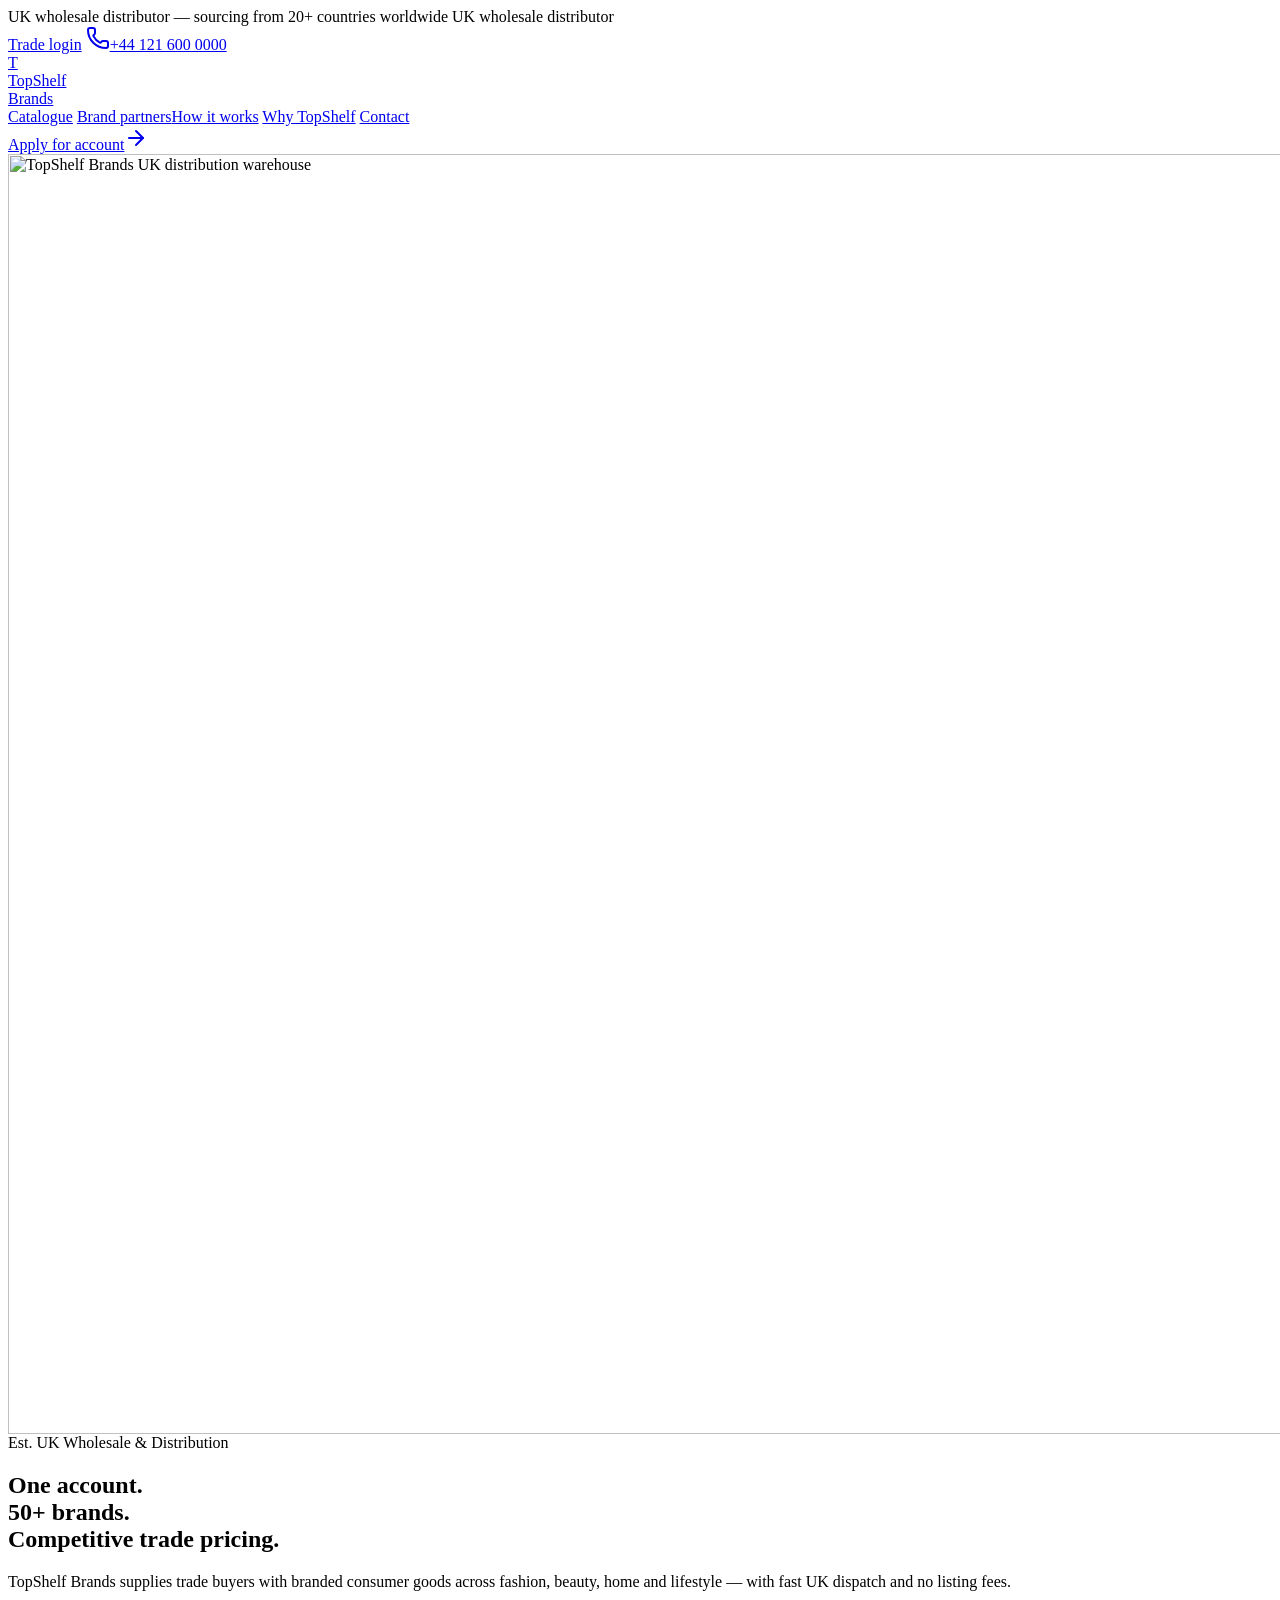
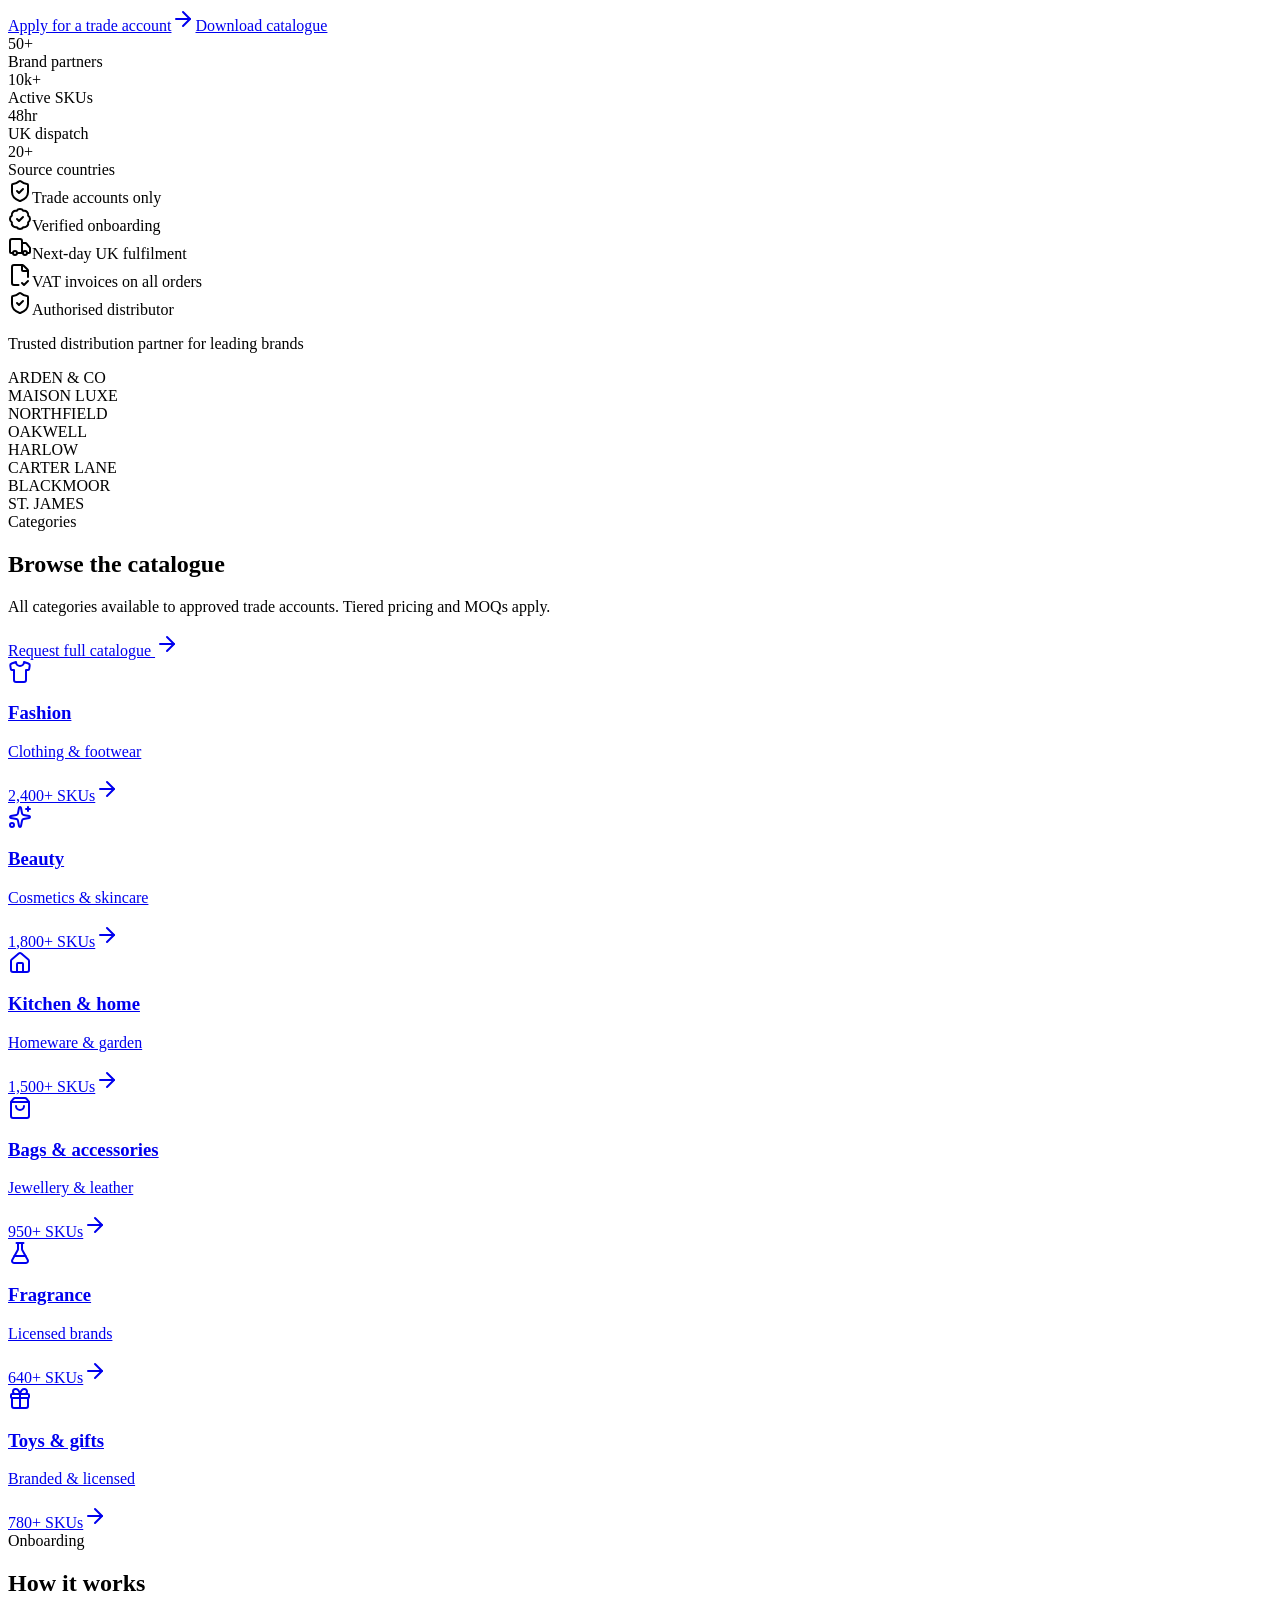
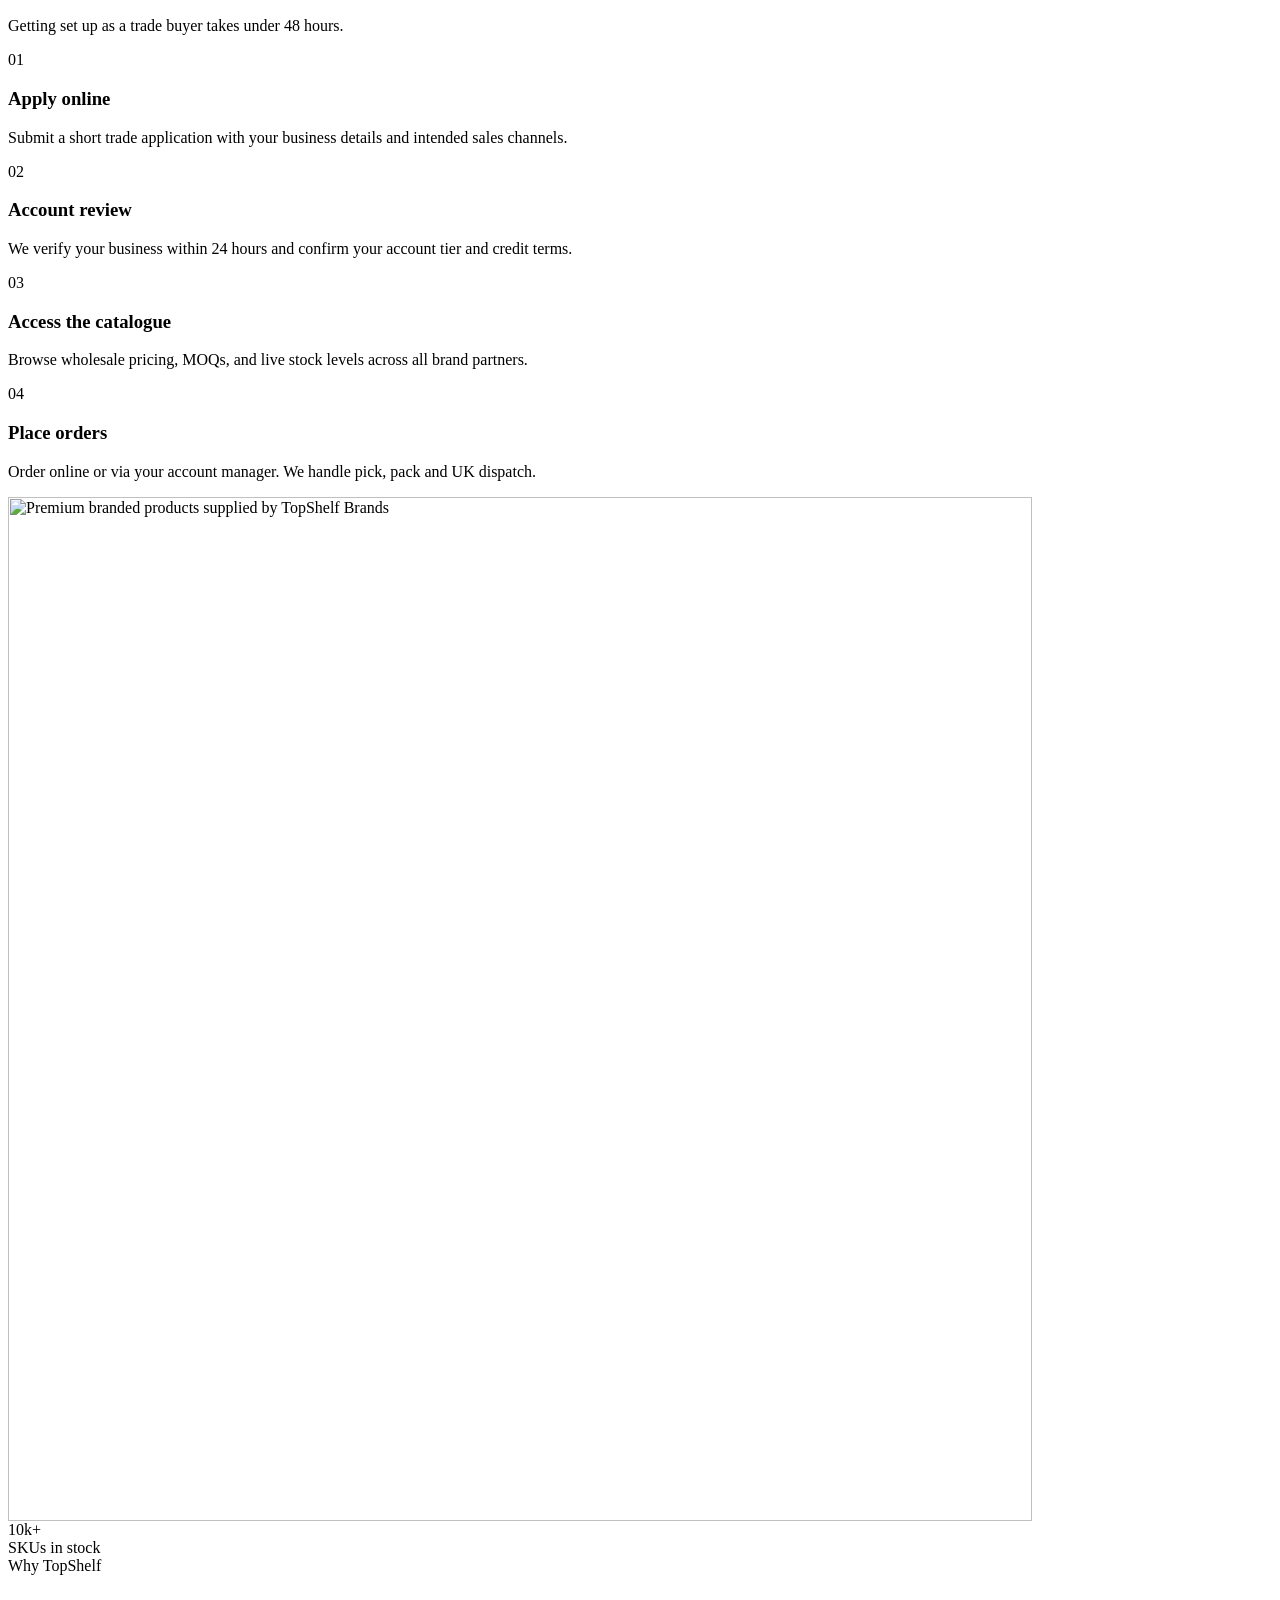
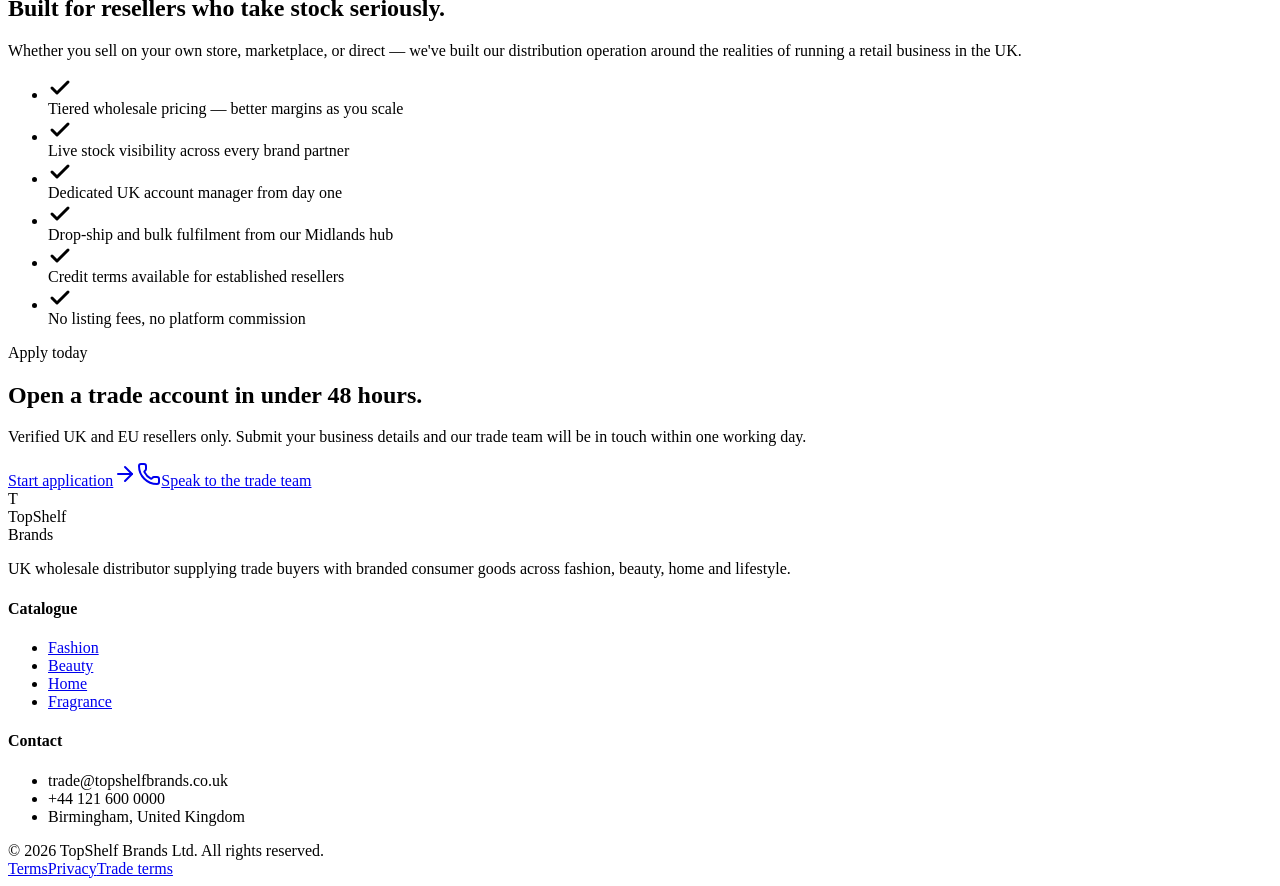
==== index.html @ eb65b6af "Update index.html" ====
<html lang="en"><head><meta charset="utf-8"><meta name="viewport" content="width=device-width, initial-scale=1"><link rel="preload" as="image" href="/src/assets/hero-warehouse.jpg"><link rel="stylesheet" href="/src/styles.css" data-precedence="default"><title>TopShelf Brands — UK Wholesale Distribution for Trade Buyers</title><meta name="author" content="TopShelf Brands"><meta property="og:type" content="website"><meta name="twitter:card" content="summary_large_image"><meta name="description" content="UK wholesale distributor of 50+ brands across fashion, beauty, home and lifestyle. Trade accounts, competitive pricing, next-day UK fulfilment."><meta property="og:title" content="TopShelf Brands — UK Wholesale Distribution"><meta property="og:description" content="One account. 50+ brands. Competitive trade pricing with verified UK fulfilment."><script defer="" src="/__l5e/events.js" data-artifact-kind="live_preview" data-artifact-id="c4a1b6e3f416a35a237f344a1f40c3251974ccd9" data-commit-sha="c4a1b6e3f416a35a237f344a1f40c3251974ccd9" data-context-token="v1.[base64].U96Ud8lIzTkvpRs-pq8-h_IkbxXkFS-dqET3A0ha3E4"></script><style>
        .gpt-cursor-tooltip {
          position: fixed;
          left: 0;
          top: 0;
          display: none;
          pointer-events: none;
          z-index: 1000000001;
          padding: 4px 10px;
          border-radius: 9999px;
          background: rgba(37,99,235,0.93);
          color: #fff;
          font: 600 12px/1.25 -apple-system, BlinkMacSystemFont, "Segoe UI", Roboto, Helvetica, Arial, sans-serif;
          white-space: nowrap;
          max-width: min(70vw, 520px);
          overflow: hidden;
          text-overflow: ellipsis;
        }

      </style>
    </head>
    <body>
      <!--$-->
      <div class="min-h-screen bg-background text-foreground">
        <div class="bg-surface-dark text-primary-foreground/80 text-xs">
          <div class="mx-auto max-w-7xl px-6 py-2.5 flex items-center justify-between">
            <span class="hidden sm:inline tracking-wide">UK wholesale distributor — sourcing from 20+ countries worldwide</span>
            <span class="sm:hidden tracking-wide">UK wholesale distributor</span>
            <div class="flex items-center gap-5"><a href="#" class="hover:text-gold transition-colors">Trade login</a>
              <a href="tel:+441216000000" class="hidden sm:flex items-center gap-1.5 hover:text-gold transition-colors"><svg xmlns="http://www.w3.org/2000/svg" width="24" height="24" viewBox="0 0 24 24" fill="none" stroke="currentColor" stroke-width="2" stroke-linecap="round" stroke-linejoin="round" class="lucide lucide-phone h-3 w-3" aria-hidden="true"><path d="M13.832 16.568a1 1 0 0 0 1.213-.303l.355-.465A2 2 0 0 1 17 15h3a2 2 0 0 1 2 2v3a2 2 0 0 1-2 2A18 18 0 0 1 2 4a2 2 0 0 1 2-2h3a2 2 0 0 1 2 2v3a2 2 0 0 1-.8 1.6l-.468.351a1 1 0 0 0-.292 1.233 14 14 0 0 0 6.392 6.384"></path></svg>+44 121 600 0000</a>
            </div>
          </div>
        </div>
        <header class="sticky top-0 z-40 bg-background/85 backdrop-blur border-b border-border">
          <div class="mx-auto max-w-7xl px-6 h-20 flex items-center justify-between">
            <a href="/" class="flex items-center gap-3">
              <div class="h-10 w-10 bg-primary text-primary-foreground flex items-center justify-center rounded-sm"><span class="font-display text-2xl leading-none">T</span>
              </div>
              <div class="leading-tight">
                <div class="font-display text-xl text-primary">TopShelf</div>
                <div class="text-[10px] tracking-[0.2em] text-muted-foreground uppercase -mt-0.5">Brands</div>
              </div>
            </a>
            <nav class="hidden md:flex items-center gap-9 text-sm"><a href="#catalogue" class="text-foreground/80 hover:text-primary transition-colors">Catalogue</a>
              <a href="#brands" class="text-foreground/80 hover:text-primary transition-colors">Brand partners</a><a href="#how" class="text-foreground/80 hover:text-primary transition-colors">How it works</a>
              <a href="#why" class="text-foreground/80 hover:text-primary transition-colors">Why TopShelf</a>
              <a href="#contact" class="text-foreground/80 hover:text-primary transition-colors">Contact</a>
            </nav>
            <div class="flex items-center gap-3"><a href="#apply" class="hidden sm:inline-flex items-center gap-2 bg-primary text-primary-foreground px-5 py-2.5 text-sm font-medium hover:bg-primary/90 transition-colors rounded-sm">Apply for account<svg xmlns="http://www.w3.org/2000/svg" width="24" height="24" viewBox="0 0 24 24" fill="none" stroke="currentColor" stroke-width="2" stroke-linecap="round" stroke-linejoin="round" class="lucide lucide-arrow-right h-3.5 w-3.5" aria-hidden="true"><path d="M5 12h14"></path>
              <path d="m12 5 7 7-7 7"></path>
            </svg></a></div></div></header><section class="relative overflow-hidden"><div class="absolute inset-0"><img src="/src/assets/hero-warehouse.jpg" alt="TopShelf Brands UK distribution warehouse" class="h-full w-full object-cover" width="1920" height="1280"><div class="absolute inset-0 bg-gradient-to-r from-surface-dark/95 via-surface-dark/80 to-surface-dark/30">
            </div>
          </div>
          <div class="relative mx-auto max-w-7xl px-6 py-24 lg:py-36"><div class="max-w-2xl text-primary-foreground">
            <div class="inline-flex items-center gap-2 text-xs tracking-[0.25em] uppercase text-gold mb-8"><span class="h-px w-8 bg-gold"></span>Est. UK Wholesale &amp; Distribution</div>
            <h1 class="font-display text-5xl md:text-6xl lg:text-7xl leading-[1.05] mb-8">One account.<br><span class="text-gradient-gold">50+ brands.</span><br>Competitive trade pricing.</h1>
            <p class="text-lg text-primary-foreground/75 max-w-xl mb-10 leading-relaxed">TopShelf Brands supplies trade buyers with branded consumer goods across fashion, beauty, home and lifestyle — with fast UK dispatch and no listing fees.</p>
            <div class="flex flex-wrap gap-4"><a href="#apply" class="inline-flex items-center gap-2 bg-gold text-surface-dark px-7 py-4 text-sm font-semibold tracking-wide hover:bg-gold-soft transition-colors rounded-sm">Apply for a trade account<svg xmlns="http://www.w3.org/2000/svg" width="24" height="24" viewBox="0 0 24 24" fill="none" stroke="currentColor" stroke-width="2" stroke-linecap="round" stroke-linejoin="round" class="lucide lucide-arrow-right h-4 w-4" aria-hidden="true"><path d="M5 12h14"></path><path d="m12 5 7 7-7 7"></path></svg></a><a href="#catalogue" class="inline-flex items-center gap-2 border border-primary-foreground/30 text-primary-foreground px-7 py-4 text-sm font-medium hover:bg-primary-foreground/10 transition-colors rounded-sm">Download catalogue</a></div></div><div class="relative mt-20 grid grid-cols-2 lg:grid-cols-4 gap-px bg-primary-foreground/10 border border-primary-foreground/10"><div class="bg-surface-dark/70 backdrop-blur px-6 py-7"><div class="font-display text-4xl md:text-5xl text-gold leading-none">50+</div><div class="mt-3 text-xs uppercase tracking-[0.2em] text-primary-foreground/60">Brand partners</div></div><div class="bg-surface-dark/70 backdrop-blur px-6 py-7"><div class="font-display text-4xl md:text-5xl text-gold leading-none">10k+</div><div class="mt-3 text-xs uppercase tracking-[0.2em] text-primary-foreground/60">Active SKUs</div></div><div class="bg-surface-dark/70 backdrop-blur px-6 py-7"><div class="font-display text-4xl md:text-5xl text-gold leading-none">48hr</div><div class="mt-3 text-xs uppercase tracking-[0.2em] text-primary-foreground/60">UK dispatch</div></div><div class="bg-surface-dark/70 backdrop-blur px-6 py-7"><div class="font-display text-4xl md:text-5xl text-gold leading-none">20+</div><div class="mt-3 text-xs uppercase tracking-[0.2em] text-primary-foreground/60">Source countries</div></div></div></div></section><section class="border-y border-border bg-surface"><div class="mx-auto max-w-7xl px-6 py-6 flex flex-wrap items-center justify-center md:justify-between gap-x-8 gap-y-3"><div class="flex items-center gap-2 text-sm text-muted-foreground"><svg xmlns="http://www.w3.org/2000/svg" width="24" height="24" viewBox="0 0 24 24" fill="none" stroke="currentColor" stroke-width="2" stroke-linecap="round" stroke-linejoin="round" class="lucide lucide-shield-check h-4 w-4 text-gold" aria-hidden="true"><path d="M20 13c0 5-3.5 7.5-7.66 8.95a1 1 0 0 1-.67-.01C7.5 20.5 4 18 4 13V6a1 1 0 0 1 1-1c2 0 4.5-1.2 6.24-2.72a1.17 1.17 0 0 1 1.52 0C14.51 3.81 17 5 19 5a1 1 0 0 1 1 1z"></path><path d="m9 12 2 2 4-4"></path></svg><span>Trade accounts only</span></div><div class="flex items-center gap-2 text-sm text-muted-foreground"><svg xmlns="http://www.w3.org/2000/svg" width="24" height="24" viewBox="0 0 24 24" fill="none" stroke="currentColor" stroke-width="2" stroke-linecap="round" stroke-linejoin="round" class="lucide lucide-badge-check h-4 w-4 text-gold" aria-hidden="true"><path d="M3.85 8.62a4 4 0 0 1 4.78-4.77 4 4 0 0 1 6.74 0 4 4 0 0 1 4.78 4.78 4 4 0 0 1 0 6.74 4 4 0 0 1-4.77 4.78 4 4 0 0 1-6.75 0 4 4 0 0 1-4.78-4.77 4 4 0 0 1 0-6.76Z"></path><path d="m9 12 2 2 4-4"></path></svg><span>Verified onboarding</span></div><div class="flex items-center gap-2 text-sm text-muted-foreground"><svg xmlns="http://www.w3.org/2000/svg" width="24" height="24" viewBox="0 0 24 24" fill="none" stroke="currentColor" stroke-width="2" stroke-linecap="round" stroke-linejoin="round" class="lucide lucide-truck h-4 w-4 text-gold" aria-hidden="true"><path d="M14 18V6a2 2 0 0 0-2-2H4a2 2 0 0 0-2 2v11a1 1 0 0 0 1 1h2"></path><path d="M15 18H9"></path><path d="M19 18h2a1 1 0 0 0 1-1v-3.65a1 1 0 0 0-.22-.624l-3.48-4.35A1 1 0 0 0 17.52 8H14"></path><circle cx="17" cy="18" r="2"></circle><circle cx="7" cy="18" r="2"></circle></svg><span>Next-day UK fulfilment</span></div><div class="flex items-center gap-2 text-sm text-muted-foreground"><svg xmlns="http://www.w3.org/2000/svg" width="24" height="24" viewBox="0 0 24 24" fill="none" stroke="currentColor" stroke-width="2" stroke-linecap="round" stroke-linejoin="round" class="lucide lucide-file-check-corner h-4 w-4 text-gold" aria-hidden="true"><path d="M10.5 22H6a2 2 0 0 1-2-2V4a2 2 0 0 1 2-2h8a2.4 2.4 0 0 1 1.706.706l3.588 3.588A2.4 2.4 0 0 1 20 8v6"></path><path d="M14 2v5a1 1 0 0 0 1 1h5"></path><path d="m14 20 2 2 4-4"></path></svg><span>VAT invoices on all orders</span></div><div class="flex items-center gap-2 text-sm text-muted-foreground"><svg xmlns="http://www.w3.org/2000/svg" width="24" height="24" viewBox="0 0 24 24" fill="none" stroke="currentColor" stroke-width="2" stroke-linecap="round" stroke-linejoin="round" class="lucide lucide-shield-check h-4 w-4 text-gold" aria-hidden="true"><path d="M20 13c0 5-3.5 7.5-7.66 8.95a1 1 0 0 1-.67-.01C7.5 20.5 4 18 4 13V6a1 1 0 0 1 1-1c2 0 4.5-1.2 6.24-2.72a1.17 1.17 0 0 1 1.52 0C14.51 3.81 17 5 19 5a1 1 0 0 1 1 1z"></path><path d="m9 12 2 2 4-4"></path></svg><span>Authorised distributor</span></div></div></section><section id="brands" class="py-16 border-b border-border"><div class="mx-auto max-w-7xl px-6"><p class="text-center text-xs uppercase tracking-[0.25em] text-muted-foreground mb-10">Trusted distribution partner for leading brands</p><div class="grid grid-cols-2 sm:grid-cols-4 lg:grid-cols-8 gap-x-10 gap-y-6"><div class="text-center font-display text-base lg:text-lg text-foreground/40 hover:text-foreground transition-colors tracking-wider">ARDEN &amp; CO</div><div class="text-center font-display text-base lg:text-lg text-foreground/40 hover:text-foreground transition-colors tracking-wider">MAISON LUXE</div><div class="text-center font-display text-base lg:text-lg text-foreground/40 hover:text-foreground transition-colors tracking-wider">NORTHFIELD</div><div class="text-center font-display text-base lg:text-lg text-foreground/40 hover:text-foreground transition-colors tracking-wider">OAKWELL</div><div class="text-center font-display text-base lg:text-lg text-foreground/40 hover:text-foreground transition-colors tracking-wider">HARLOW</div><div class="text-center font-display text-base lg:text-lg text-foreground/40 hover:text-foreground transition-colors tracking-wider">CARTER LANE</div><div class="text-center font-display text-base lg:text-lg text-foreground/40 hover:text-foreground transition-colors tracking-wider">BLACKMOOR</div><div class="text-center font-display text-base lg:text-lg text-foreground/40 hover:text-foreground transition-colors tracking-wider">ST. JAMES</div></div></div></section><section id="catalogue" class="py-24"><div class="mx-auto max-w-7xl px-6"><div class="flex flex-col md:flex-row md:items-end justify-between mb-14 gap-6"><div class="max-w-xl"><div class="text-xs uppercase tracking-[0.25em] text-gold mb-3">Categories</div><h2 class="font-display text-4xl md:text-5xl text-primary mb-4">Browse the catalogue</h2><p class="text-muted-foreground">All categories available to approved trade accounts. Tiered pricing and MOQs apply.</p></div><a href="#apply" class="inline-flex items-center gap-2 text-sm font-medium text-primary hover:text-gold transition-colors">Request full catalogue <svg xmlns="http://www.w3.org/2000/svg" width="24" height="24" viewBox="0 0 24 24" fill="none" stroke="currentColor" stroke-width="2" stroke-linecap="round" stroke-linejoin="round" class="lucide lucide-arrow-right h-4 w-4" aria-hidden="true"><path d="M5 12h14"></path><path d="m12 5 7 7-7 7"></path></svg></a></div><div class="grid grid-cols-1 sm:grid-cols-2 lg:grid-cols-3 gap-px bg-border"><a href="#apply" class="group bg-card p-8 hover:bg-surface transition-colors flex flex-col"><div class="h-12 w-12 bg-primary/5 text-primary flex items-center justify-center mb-6 group-hover:bg-gold group-hover:text-surface-dark transition-colors rounded-sm"><svg xmlns="http://www.w3.org/2000/svg" width="24" height="24" viewBox="0 0 24 24" fill="none" stroke="currentColor" stroke-width="2" stroke-linecap="round" stroke-linejoin="round" class="lucide lucide-shirt h-5 w-5" aria-hidden="true"><path d="M20.38 3.46 16 2a4 4 0 0 1-8 0L3.62 3.46a2 2 0 0 0-1.34 2.23l.58 3.47a1 1 0 0 0 .99.84H6v10c0 1.1.9 2 2 2h8a2 2 0 0 0 2-2V10h2.15a1 1 0 0 0 .99-.84l.58-3.47a2 2 0 0 0-1.34-2.23z"></path></svg></div><h3 class="font-display text-2xl text-primary mb-1">Fashion</h3><p class="text-sm text-muted-foreground mb-6">Clothing &amp; footwear</p><div class="mt-auto flex items-center justify-between pt-6 border-t border-border"><span class="text-xs uppercase tracking-wider text-muted-foreground">2,400+ SKUs</span><svg xmlns="http://www.w3.org/2000/svg" width="24" height="24" viewBox="0 0 24 24" fill="none" stroke="currentColor" stroke-width="2" stroke-linecap="round" stroke-linejoin="round" class="lucide lucide-arrow-right h-4 w-4 text-muted-foreground group-hover:text-gold group-hover:translate-x-1 transition-all" aria-hidden="true"><path d="M5 12h14"></path><path d="m12 5 7 7-7 7"></path></svg></div></a><a href="#apply" class="group bg-card p-8 hover:bg-surface transition-colors flex flex-col"><div class="h-12 w-12 bg-primary/5 text-primary flex items-center justify-center mb-6 group-hover:bg-gold group-hover:text-surface-dark transition-colors rounded-sm"><svg xmlns="http://www.w3.org/2000/svg" width="24" height="24" viewBox="0 0 24 24" fill="none" stroke="currentColor" stroke-width="2" stroke-linecap="round" stroke-linejoin="round" class="lucide lucide-sparkles h-5 w-5" aria-hidden="true"><path d="M11.017 2.814a1 1 0 0 1 1.966 0l1.051 5.558a2 2 0 0 0 1.594 1.594l5.558 1.051a1 1 0 0 1 0 1.966l-5.558 1.051a2 2 0 0 0-1.594 1.594l-1.051 5.558a1 1 0 0 1-1.966 0l-1.051-5.558a2 2 0 0 0-1.594-1.594l-5.558-1.051a1 1 0 0 1 0-1.966l5.558-1.051a2 2 0 0 0 1.594-1.594z"></path><path d="M20 2v4"></path><path d="M22 4h-4"></path><circle cx="4" cy="20" r="2"></circle></svg></div><h3 class="font-display text-2xl text-primary mb-1">Beauty</h3><p class="text-sm text-muted-foreground mb-6">Cosmetics &amp; skincare</p><div class="mt-auto flex items-center justify-between pt-6 border-t border-border"><span class="text-xs uppercase tracking-wider text-muted-foreground">1,800+ SKUs</span><svg xmlns="http://www.w3.org/2000/svg" width="24" height="24" viewBox="0 0 24 24" fill="none" stroke="currentColor" stroke-width="2" stroke-linecap="round" stroke-linejoin="round" class="lucide lucide-arrow-right h-4 w-4 text-muted-foreground group-hover:text-gold group-hover:translate-x-1 transition-all" aria-hidden="true"><path d="M5 12h14"></path><path d="m12 5 7 7-7 7"></path></svg></div></a><a href="#apply" class="group bg-card p-8 hover:bg-surface transition-colors flex flex-col"><div class="h-12 w-12 bg-primary/5 text-primary flex items-center justify-center mb-6 group-hover:bg-gold group-hover:text-surface-dark transition-colors rounded-sm"><svg xmlns="http://www.w3.org/2000/svg" width="24" height="24" viewBox="0 0 24 24" fill="none" stroke="currentColor" stroke-width="2" stroke-linecap="round" stroke-linejoin="round" class="lucide lucide-house h-5 w-5" aria-hidden="true"><path d="M15 21v-8a1 1 0 0 0-1-1h-4a1 1 0 0 0-1 1v8"></path><path d="M3 10a2 2 0 0 1 .709-1.528l7-6a2 2 0 0 1 2.582 0l7 6A2 2 0 0 1 21 10v9a2 2 0 0 1-2 2H5a2 2 0 0 1-2-2z"></path></svg></div><h3 class="font-display text-2xl text-primary mb-1">Kitchen &amp; home</h3><p class="text-sm text-muted-foreground mb-6">Homeware &amp; garden</p><div class="mt-auto flex items-center justify-between pt-6 border-t border-border"><span class="text-xs uppercase tracking-wider text-muted-foreground">1,500+ SKUs</span><svg xmlns="http://www.w3.org/2000/svg" width="24" height="24" viewBox="0 0 24 24" fill="none" stroke="currentColor" stroke-width="2" stroke-linecap="round" stroke-linejoin="round" class="lucide lucide-arrow-right h-4 w-4 text-muted-foreground group-hover:text-gold group-hover:translate-x-1 transition-all" aria-hidden="true"><path d="M5 12h14"></path><path d="m12 5 7 7-7 7"></path></svg></div></a><a href="#apply" class="group bg-card p-8 hover:bg-surface transition-colors flex flex-col"><div class="h-12 w-12 bg-primary/5 text-primary flex items-center justify-center mb-6 group-hover:bg-gold group-hover:text-surface-dark transition-colors rounded-sm"><svg xmlns="http://www.w3.org/2000/svg" width="24" height="24" viewBox="0 0 24 24" fill="none" stroke="currentColor" stroke-width="2" stroke-linecap="round" stroke-linejoin="round" class="lucide lucide-shopping-bag h-5 w-5" aria-hidden="true"><path d="M16 10a4 4 0 0 1-8 0"></path><path d="M3.103 6.034h17.794"></path><path d="M3.4 5.467a2 2 0 0 0-.4 1.2V20a2 2 0 0 0 2 2h14a2 2 0 0 0 2-2V6.667a2 2 0 0 0-.4-1.2l-2-2.667A2 2 0 0 0 17 2H7a2 2 0 0 0-1.6.8z"></path></svg></div><h3 class="font-display text-2xl text-primary mb-1">Bags &amp; accessories</h3><p class="text-sm text-muted-foreground mb-6">Jewellery &amp; leather</p><div class="mt-auto flex items-center justify-between pt-6 border-t border-border"><span class="text-xs uppercase tracking-wider text-muted-foreground">950+ SKUs</span><svg xmlns="http://www.w3.org/2000/svg" width="24" height="24" viewBox="0 0 24 24" fill="none" stroke="currentColor" stroke-width="2" stroke-linecap="round" stroke-linejoin="round" class="lucide lucide-arrow-right h-4 w-4 text-muted-foreground group-hover:text-gold group-hover:translate-x-1 transition-all" aria-hidden="true"><path d="M5 12h14"></path><path d="m12 5 7 7-7 7"></path></svg></div></a><a href="#apply" class="group bg-card p-8 hover:bg-surface transition-colors flex flex-col"><div class="h-12 w-12 bg-primary/5 text-primary flex items-center justify-center mb-6 group-hover:bg-gold group-hover:text-surface-dark transition-colors rounded-sm"><svg xmlns="http://www.w3.org/2000/svg" width="24" height="24" viewBox="0 0 24 24" fill="none" stroke="currentColor" stroke-width="2" stroke-linecap="round" stroke-linejoin="round" class="lucide lucide-flask-conical h-5 w-5" aria-hidden="true"><path d="M14 2v6a2 2 0 0 0 .245.96l5.51 10.08A2 2 0 0 1 18 22H6a2 2 0 0 1-1.755-2.96l5.51-10.08A2 2 0 0 0 10 8V2"></path><path d="M6.453 15h11.094"></path><path d="M8.5 2h7"></path></svg></div><h3 class="font-display text-2xl text-primary mb-1">Fragrance</h3><p class="text-sm text-muted-foreground mb-6">Licensed brands</p><div class="mt-auto flex items-center justify-between pt-6 border-t border-border"><span class="text-xs uppercase tracking-wider text-muted-foreground">640+ SKUs</span><svg xmlns="http://www.w3.org/2000/svg" width="24" height="24" viewBox="0 0 24 24" fill="none" stroke="currentColor" stroke-width="2" stroke-linecap="round" stroke-linejoin="round" class="lucide lucide-arrow-right h-4 w-4 text-muted-foreground group-hover:text-gold group-hover:translate-x-1 transition-all" aria-hidden="true"><path d="M5 12h14"></path><path d="m12 5 7 7-7 7"></path></svg></div></a><a href="#apply" class="group bg-card p-8 hover:bg-surface transition-colors flex flex-col"><div class="h-12 w-12 bg-primary/5 text-primary flex items-center justify-center mb-6 group-hover:bg-gold group-hover:text-surface-dark transition-colors rounded-sm"><svg xmlns="http://www.w3.org/2000/svg" width="24" height="24" viewBox="0 0 24 24" fill="none" stroke="currentColor" stroke-width="2" stroke-linecap="round" stroke-linejoin="round" class="lucide lucide-gift h-5 w-5" aria-hidden="true"><path d="M12 7v14"></path><path d="M20 11v8a2 2 0 0 1-2 2H6a2 2 0 0 1-2-2v-8"></path><path d="M7.5 7a1 1 0 0 1 0-5A4.8 8 0 0 1 12 7a4.8 8 0 0 1 4.5-5 1 1 0 0 1 0 5"></path><rect x="3" y="7" width="18" height="4" rx="1"></rect></svg></div><h3 class="font-display text-2xl text-primary mb-1">Toys &amp; gifts</h3><p class="text-sm text-muted-foreground mb-6">Branded &amp; licensed</p><div class="mt-auto flex items-center justify-between pt-6 border-t border-border"><span class="text-xs uppercase tracking-wider text-muted-foreground">780+ SKUs</span><svg xmlns="http://www.w3.org/2000/svg" width="24" height="24" viewBox="0 0 24 24" fill="none" stroke="currentColor" stroke-width="2" stroke-linecap="round" stroke-linejoin="round" class="lucide lucide-arrow-right h-4 w-4 text-muted-foreground group-hover:text-gold group-hover:translate-x-1 transition-all" aria-hidden="true"><path d="M5 12h14"></path><path d="m12 5 7 7-7 7"></path></svg></div></a></div></div></section><section id="how" class="py-24 bg-surface-dark text-primary-foreground"><div class="mx-auto max-w-7xl px-6"><div class="max-w-2xl mb-16"><div class="text-xs uppercase tracking-[0.25em] text-gold mb-3">Onboarding</div><h2 class="font-display text-4xl md:text-5xl mb-4">How it works</h2><p class="text-primary-foreground/70">Getting set up as a trade buyer takes under 48 hours.</p></div><div class="grid grid-cols-1 md:grid-cols-2 lg:grid-cols-4 gap-px bg-primary-foreground/10"><div class="bg-surface-dark p-8 border-t-2 border-gold/0 hover:border-gold transition-colors"><div class="font-display text-5xl text-gold/80 mb-6">01</div><h3 class="text-xl font-semibold mb-3">Apply online</h3><p class="text-sm text-primary-foreground/65 leading-relaxed">Submit a short trade application with your business details and intended sales channels.</p></div><div class="bg-surface-dark p-8 border-t-2 border-gold/0 hover:border-gold transition-colors"><div class="font-display text-5xl text-gold/80 mb-6">02</div><h3 class="text-xl font-semibold mb-3">Account review</h3><p class="text-sm text-primary-foreground/65 leading-relaxed">We verify your business within 24 hours and confirm your account tier and credit terms.</p></div><div class="bg-surface-dark p-8 border-t-2 border-gold/0 hover:border-gold transition-colors"><div class="font-display text-5xl text-gold/80 mb-6">03</div><h3 class="text-xl font-semibold mb-3">Access the catalogue</h3><p class="text-sm text-primary-foreground/65 leading-relaxed">Browse wholesale pricing, MOQs, and live stock levels across all brand partners.</p></div><div class="bg-surface-dark p-8 border-t-2 border-gold/0 hover:border-gold transition-colors"><div class="font-display text-5xl text-gold/80 mb-6">04</div><h3 class="text-xl font-semibold mb-3">Place orders</h3><p class="text-sm text-primary-foreground/65 leading-relaxed">Order online or via your account manager. We handle pick, pack and UK dispatch.</p></div></div></div></section><section id="why" class="py-24"><div class="mx-auto max-w-7xl px-6 grid lg:grid-cols-2 gap-16 items-center"><div class="relative"><img src="/src/assets/product-flatlay.jpg" alt="Premium branded products supplied by TopShelf Brands" class="w-full h-auto shadow-elegant rounded-sm" width="1024" height="1024" loading="lazy"><div class="absolute -bottom-6 -right-6 bg-gold text-surface-dark px-6 py-5 shadow-elegant hidden md:block rounded-sm"><div class="font-display text-3xl leading-none">10k+</div><div class="text-[11px] uppercase tracking-[0.2em] mt-1">SKUs in stock</div></div></div><div><div class="text-xs uppercase tracking-[0.25em] text-gold mb-3">Why TopShelf</div><h2 class="font-display text-4xl md:text-5xl text-primary mb-6">Built for resellers who take stock seriously.</h2><p class="text-muted-foreground mb-8 leading-relaxed">Whether you sell on your own store, marketplace, or direct — we've built our distribution operation around the realities of running a retail business in the UK.</p><ul class="space-y-4"><li class="flex items-start gap-3"><div class="mt-0.5 h-5 w-5 rounded-full bg-gold/15 flex items-center justify-center flex-shrink-0"><svg xmlns="http://www.w3.org/2000/svg" width="24" height="24" viewBox="0 0 24 24" fill="none" stroke="currentColor" stroke-width="3" stroke-linecap="round" stroke-linejoin="round" class="lucide lucide-check h-3 w-3 text-gold" aria-hidden="true"><path d="M20 6 9 17l-5-5"></path></svg></div><span class="text-foreground/85">Tiered wholesale pricing — better margins as you scale</span></li><li class="flex items-start gap-3"><div class="mt-0.5 h-5 w-5 rounded-full bg-gold/15 flex items-center justify-center flex-shrink-0"><svg xmlns="http://www.w3.org/2000/svg" width="24" height="24" viewBox="0 0 24 24" fill="none" stroke="currentColor" stroke-width="3" stroke-linecap="round" stroke-linejoin="round" class="lucide lucide-check h-3 w-3 text-gold" aria-hidden="true"><path d="M20 6 9 17l-5-5"></path></svg></div><span class="text-foreground/85">Live stock visibility across every brand partner</span></li><li class="flex items-start gap-3"><div class="mt-0.5 h-5 w-5 rounded-full bg-gold/15 flex items-center justify-center flex-shrink-0"><svg xmlns="http://www.w3.org/2000/svg" width="24" height="24" viewBox="0 0 24 24" fill="none" stroke="currentColor" stroke-width="3" stroke-linecap="round" stroke-linejoin="round" class="lucide lucide-check h-3 w-3 text-gold" aria-hidden="true"><path d="M20 6 9 17l-5-5"></path></svg></div><span class="text-foreground/85">Dedicated UK account manager from day one</span></li><li class="flex items-start gap-3"><div class="mt-0.5 h-5 w-5 rounded-full bg-gold/15 flex items-center justify-center flex-shrink-0"><svg xmlns="http://www.w3.org/2000/svg" width="24" height="24" viewBox="0 0 24 24" fill="none" stroke="currentColor" stroke-width="3" stroke-linecap="round" stroke-linejoin="round" class="lucide lucide-check h-3 w-3 text-gold" aria-hidden="true"><path d="M20 6 9 17l-5-5"></path></svg></div><span class="text-foreground/85">Drop-ship and bulk fulfilment from our Midlands hub</span></li><li class="flex items-start gap-3"><div class="mt-0.5 h-5 w-5 rounded-full bg-gold/15 flex items-center justify-center flex-shrink-0"><svg xmlns="http://www.w3.org/2000/svg" width="24" height="24" viewBox="0 0 24 24" fill="none" stroke="currentColor" stroke-width="3" stroke-linecap="round" stroke-linejoin="round" class="lucide lucide-check h-3 w-3 text-gold" aria-hidden="true"><path d="M20 6 9 17l-5-5"></path></svg></div><span class="text-foreground/85">Credit terms available for established resellers</span></li><li class="flex items-start gap-3"><div class="mt-0.5 h-5 w-5 rounded-full bg-gold/15 flex items-center justify-center flex-shrink-0"><svg xmlns="http://www.w3.org/2000/svg" width="24" height="24" viewBox="0 0 24 24" fill="none" stroke="currentColor" stroke-width="3" stroke-linecap="round" stroke-linejoin="round" class="lucide lucide-check h-3 w-3 text-gold" aria-hidden="true"><path d="M20 6 9 17l-5-5"></path></svg></div><span class="text-foreground/85">No listing fees, no platform commission</span></li></ul></div></div></section><section id="apply" class="py-24 bg-surface"><div class="mx-auto max-w-4xl px-6 text-center"><div class="text-xs uppercase tracking-[0.25em] text-gold mb-4">Apply today</div><h2 class="font-display text-4xl md:text-6xl text-primary mb-6 leading-tight">Open a trade account in under 48 hours.</h2><p class="text-lg text-muted-foreground mb-10 max-w-xl mx-auto">Verified UK and EU resellers only. Submit your business details and our trade team will be in touch within one working day.</p><div class="flex flex-wrap justify-center gap-4"><a href="#" class="inline-flex items-center gap-2 bg-primary text-primary-foreground px-8 py-4 text-sm font-semibold tracking-wide hover:bg-primary/90 transition-colors rounded-sm">Start application<svg xmlns="http://www.w3.org/2000/svg" width="24" height="24" viewBox="0 0 24 24" fill="none" stroke="currentColor" stroke-width="2" stroke-linecap="round" stroke-linejoin="round" class="lucide lucide-arrow-right h-4 w-4" aria-hidden="true"><path d="M5 12h14"></path><path d="m12 5 7 7-7 7"></path></svg></a><a href="tel:+441216000000" class="inline-flex items-center gap-2 border border-primary/20 text-primary px-8 py-4 text-sm font-medium hover:bg-primary/5 transition-colors rounded-sm"><svg xmlns="http://www.w3.org/2000/svg" width="24" height="24" viewBox="0 0 24 24" fill="none" stroke="currentColor" stroke-width="2" stroke-linecap="round" stroke-linejoin="round" class="lucide lucide-phone h-4 w-4" aria-hidden="true"><path d="M13.832 16.568a1 1 0 0 0 1.213-.303l.355-.465A2 2 0 0 1 17 15h3a2 2 0 0 1 2 2v3a2 2 0 0 1-2 2A18 18 0 0 1 2 4a2 2 0 0 1 2-2h3a2 2 0 0 1 2 2v3a2 2 0 0 1-.8 1.6l-.468.351a1 1 0 0 0-.292 1.233 14 14 0 0 0 6.392 6.384"></path></svg>Speak to the trade team</a></div></div></section><footer id="contact" class="bg-surface-dark text-primary-foreground/70 pt-16 pb-8"><div class="mx-auto max-w-7xl px-6"><div class="grid grid-cols-2 md:grid-cols-4 gap-10 mb-12"><div class="col-span-2"><div class="flex items-center gap-3 mb-5"><div class="h-10 w-10 bg-gold text-surface-dark flex items-center justify-center rounded-sm"><span class="font-display text-2xl leading-none">T</span></div><div class="leading-tight"><div class="font-display text-xl text-primary-foreground">TopShelf</div><div class="text-[10px] tracking-[0.2em] text-primary-foreground/50 uppercase -mt-0.5">Brands</div></div></div><p class="text-sm max-w-sm leading-relaxed">UK wholesale distributor supplying trade buyers with branded consumer goods across fashion, beauty, home and lifestyle.</p></div><div><h4 class="text-primary-foreground text-sm font-semibold mb-4 tracking-wide">Catalogue</h4><ul class="space-y-2.5 text-sm"><li><a href="#catalogue" class="hover:text-gold transition-colors">Fashion</a></li><li><a href="#catalogue" class="hover:text-gold transition-colors">Beauty</a></li><li><a href="#catalogue" class="hover:text-gold transition-colors">Home</a></li><li><a href="#catalogue" class="hover:text-gold transition-colors">Fragrance</a></li></ul></div><div><h4 class="text-primary-foreground text-sm font-semibold mb-4 tracking-wide">Contact</h4><ul class="space-y-2.5 text-sm"><li>trade@topshelfbrands.co.uk</li><li>+44 121 600 0000</li><li>Birmingham, United Kingdom</li></ul></div></div><div class="border-t border-primary-foreground/10 pt-6 flex flex-wrap items-center justify-between gap-4 text-xs"><div>© <!-- -->2026<!-- --> TopShelf Brands Ltd. All rights reserved.</div><div class="flex gap-6"><a href="#" class="hover:text-gold transition-colors">Terms</a><a href="#" class="hover:text-gold transition-colors">Privacy</a><a href="#" class="hover:text-gold transition-colors">Trade terms</a></div></div></div></footer></div><!--/$--><script src="https://cdn.gpteng.co/lovable.js" type="module">
              </script>
            </body>
      </html>
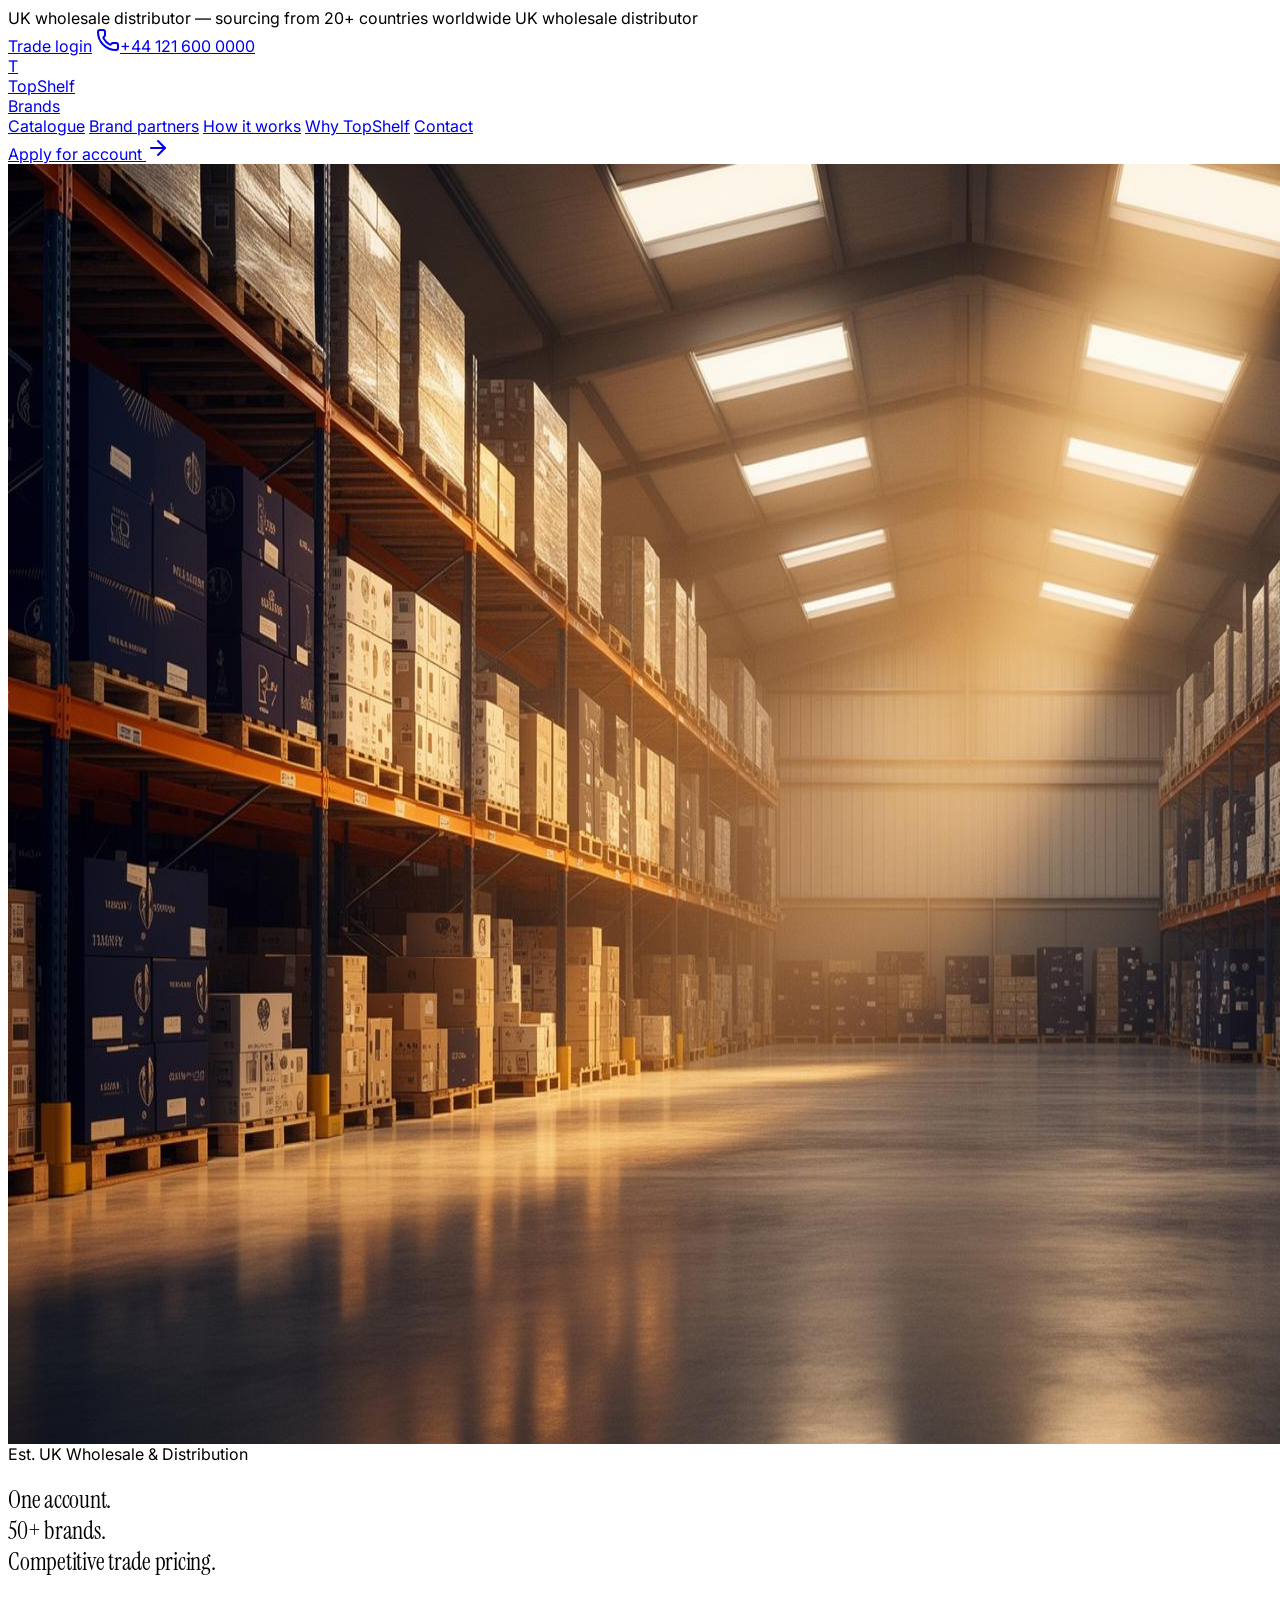
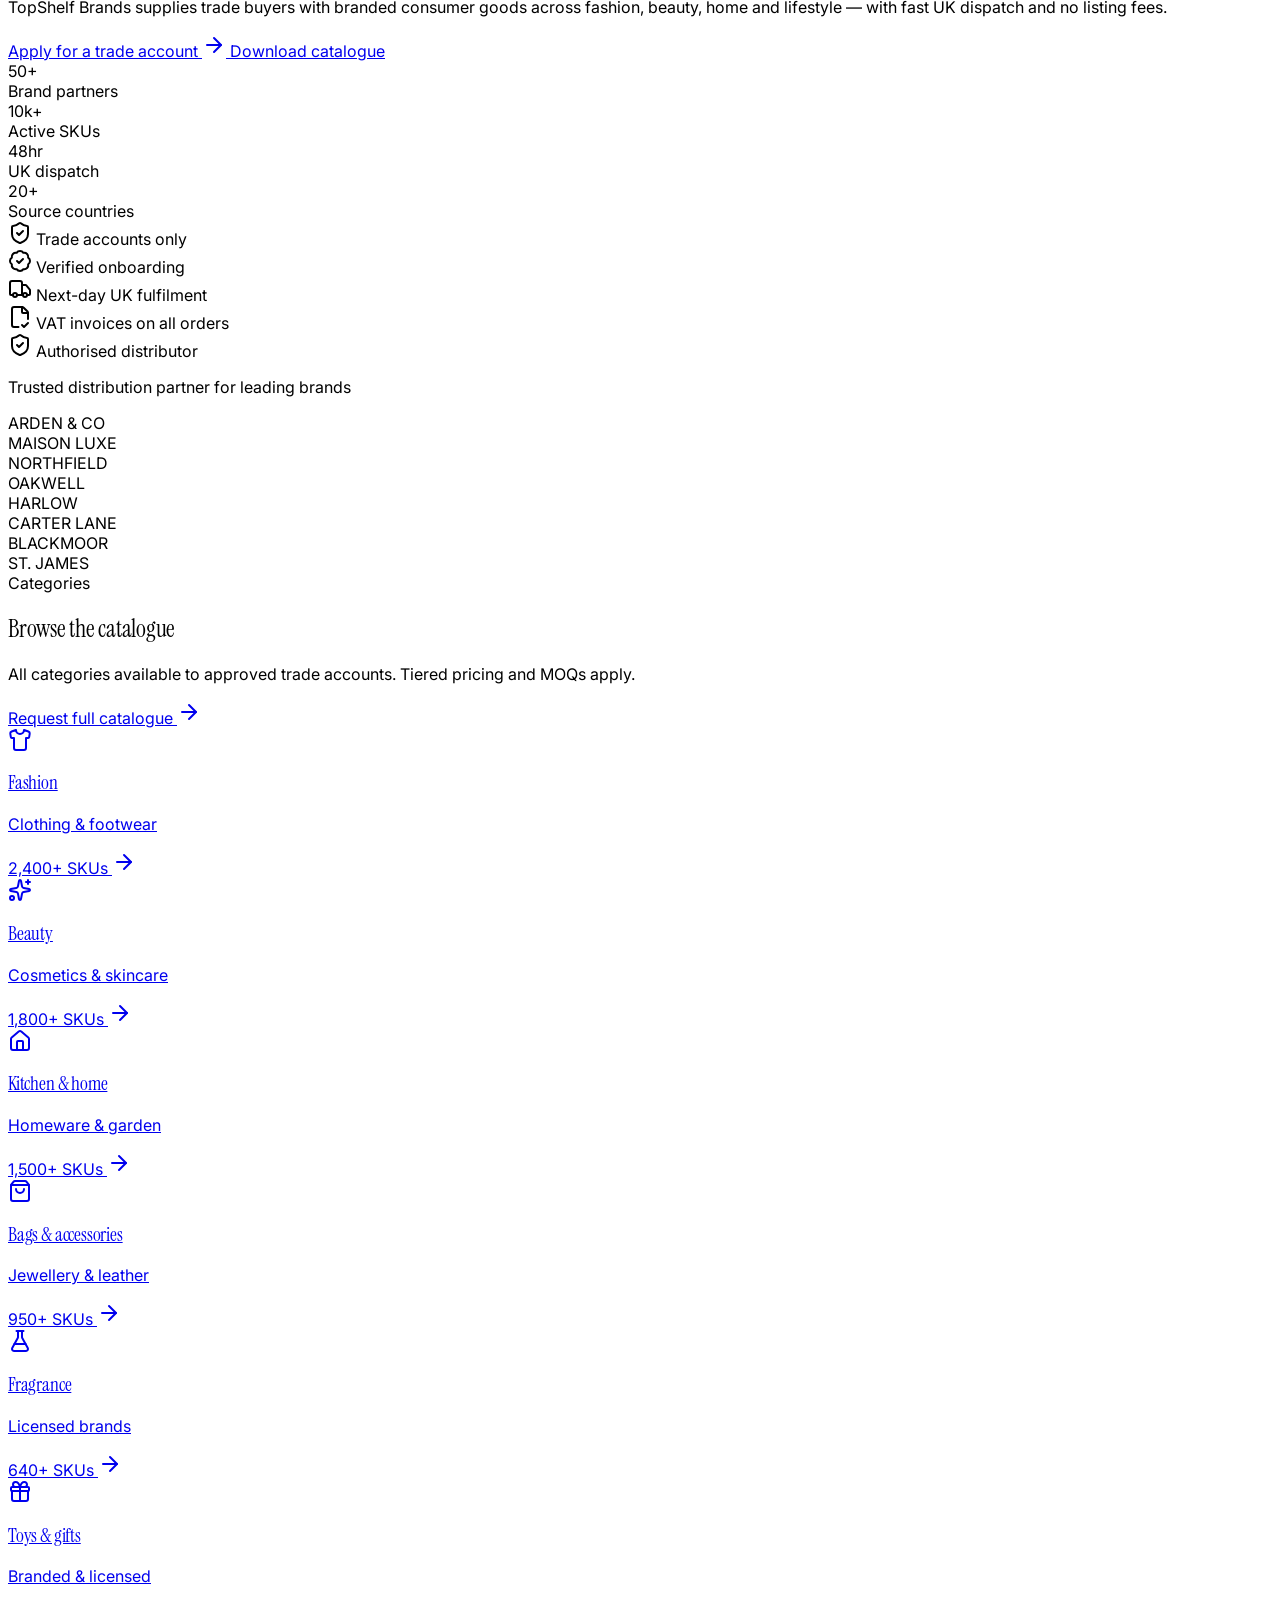
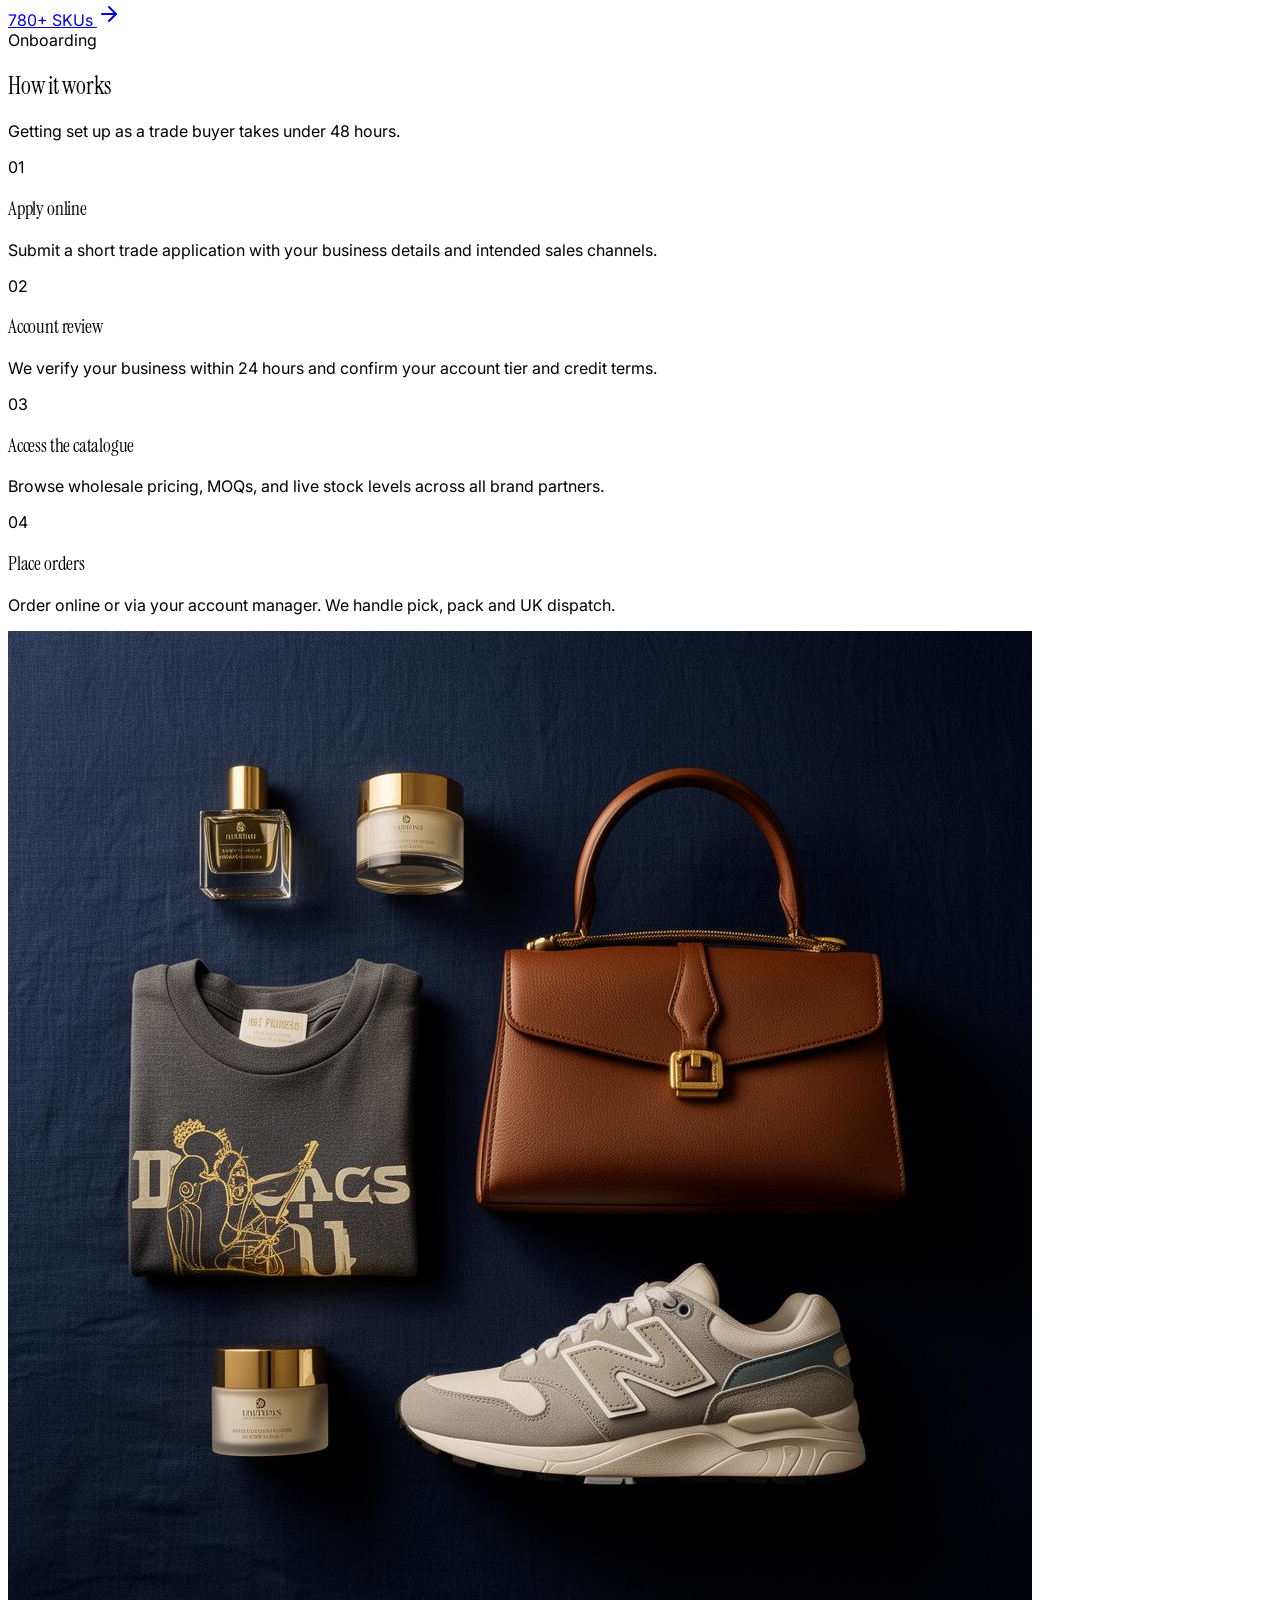
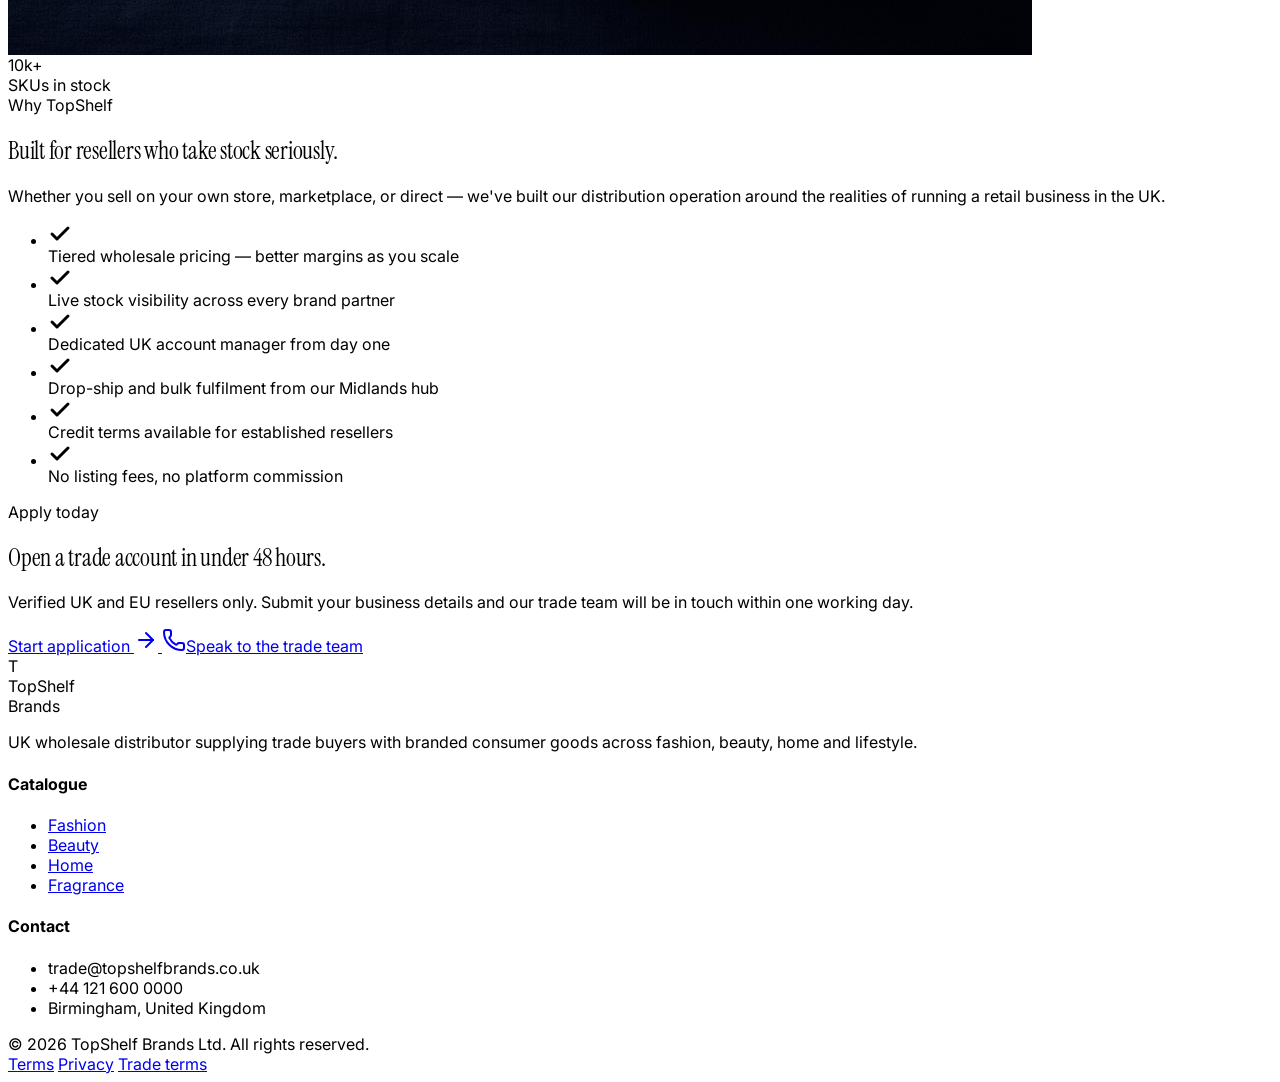
==== commit 93e79399: "create  index" ====
--- a/index.html
+++ b/index.html
@@ -1,61 +1,478 @@
-<html lang="en"><head><meta charset="utf-8"><meta name="viewport" content="width=device-width, initial-scale=1"><link rel="preload" as="image" href="/src/assets/hero-warehouse.jpg"><link rel="stylesheet" href="/src/styles.css" data-precedence="default"><title>TopShelf Brands — UK Wholesale Distribution for Trade Buyers</title><meta name="author" content="TopShelf Brands"><meta property="og:type" content="website"><meta name="twitter:card" content="summary_large_image"><meta name="description" content="UK wholesale distributor of 50+ brands across fashion, beauty, home and lifestyle. Trade accounts, competitive pricing, next-day UK fulfilment."><meta property="og:title" content="TopShelf Brands — UK Wholesale Distribution"><meta property="og:description" content="One account. 50+ brands. Competitive trade pricing with verified UK fulfilment."><script defer="" src="/__l5e/events.js" data-artifact-kind="live_preview" data-artifact-id="c4a1b6e3f416a35a237f344a1f40c3251974ccd9" data-commit-sha="c4a1b6e3f416a35a237f344a1f40c3251974ccd9" data-context-token="v1.[base64].U96Ud8lIzTkvpRs-pq8-h_IkbxXkFS-dqET3A0ha3E4"></script><style>
-        .gpt-cursor-tooltip {
-          position: fixed;
-          left: 0;
-          top: 0;
-          display: none;
-          pointer-events: none;
-          z-index: 1000000001;
-          padding: 4px 10px;
-          border-radius: 9999px;
-          background: rgba(37,99,235,0.93);
-          color: #fff;
-          font: 600 12px/1.25 -apple-system, BlinkMacSystemFont, "Segoe UI", Roboto, Helvetica, Arial, sans-serif;
-          white-space: nowrap;
-          max-width: min(70vw, 520px);
-          overflow: hidden;
-          text-overflow: ellipsis;
-        }
-
-      </style>
-    </head>
-    <body>
-      <!--$-->
-      <div class="min-h-screen bg-background text-foreground">
-        <div class="bg-surface-dark text-primary-foreground/80 text-xs">
-          <div class="mx-auto max-w-7xl px-6 py-2.5 flex items-center justify-between">
-            <span class="hidden sm:inline tracking-wide">UK wholesale distributor — sourcing from 20+ countries worldwide</span>
-            <span class="sm:hidden tracking-wide">UK wholesale distributor</span>
-            <div class="flex items-center gap-5"><a href="#" class="hover:text-gold transition-colors">Trade login</a>
-              <a href="tel:+441216000000" class="hidden sm:flex items-center gap-1.5 hover:text-gold transition-colors"><svg xmlns="http://www.w3.org/2000/svg" width="24" height="24" viewBox="0 0 24 24" fill="none" stroke="currentColor" stroke-width="2" stroke-linecap="round" stroke-linejoin="round" class="lucide lucide-phone h-3 w-3" aria-hidden="true"><path d="M13.832 16.568a1 1 0 0 0 1.213-.303l.355-.465A2 2 0 0 1 17 15h3a2 2 0 0 1 2 2v3a2 2 0 0 1-2 2A18 18 0 0 1 2 4a2 2 0 0 1 2-2h3a2 2 0 0 1 2 2v3a2 2 0 0 1-.8 1.6l-.468.351a1 1 0 0 0-.292 1.233 14 14 0 0 0 6.392 6.384"></path></svg>+44 121 600 0000</a>
-            </div>
-          </div>
-        </div>
-        <header class="sticky top-0 z-40 bg-background/85 backdrop-blur border-b border-border">
-          <div class="mx-auto max-w-7xl px-6 h-20 flex items-center justify-between">
-            <a href="/" class="flex items-center gap-3">
-              <div class="h-10 w-10 bg-primary text-primary-foreground flex items-center justify-center rounded-sm"><span class="font-display text-2xl leading-none">T</span>
-              </div>
-              <div class="leading-tight">
-                <div class="font-display text-xl text-primary">TopShelf</div>
-                <div class="text-[10px] tracking-[0.2em] text-muted-foreground uppercase -mt-0.5">Brands</div>
-              </div>
-            </a>
-            <nav class="hidden md:flex items-center gap-9 text-sm"><a href="#catalogue" class="text-foreground/80 hover:text-primary transition-colors">Catalogue</a>
-              <a href="#brands" class="text-foreground/80 hover:text-primary transition-colors">Brand partners</a><a href="#how" class="text-foreground/80 hover:text-primary transition-colors">How it works</a>
-              <a href="#why" class="text-foreground/80 hover:text-primary transition-colors">Why TopShelf</a>
-              <a href="#contact" class="text-foreground/80 hover:text-primary transition-colors">Contact</a>
-            </nav>
-            <div class="flex items-center gap-3"><a href="#apply" class="hidden sm:inline-flex items-center gap-2 bg-primary text-primary-foreground px-5 py-2.5 text-sm font-medium hover:bg-primary/90 transition-colors rounded-sm">Apply for account<svg xmlns="http://www.w3.org/2000/svg" width="24" height="24" viewBox="0 0 24 24" fill="none" stroke="currentColor" stroke-width="2" stroke-linecap="round" stroke-linejoin="round" class="lucide lucide-arrow-right h-3.5 w-3.5" aria-hidden="true"><path d="M5 12h14"></path>
-              <path d="m12 5 7 7-7 7"></path>
-            </svg></a></div></div></header><section class="relative overflow-hidden"><div class="absolute inset-0"><img src="/src/assets/hero-warehouse.jpg" alt="TopShelf Brands UK distribution warehouse" class="h-full w-full object-cover" width="1920" height="1280"><div class="absolute inset-0 bg-gradient-to-r from-surface-dark/95 via-surface-dark/80 to-surface-dark/30">
-            </div>
-          </div>
-          <div class="relative mx-auto max-w-7xl px-6 py-24 lg:py-36"><div class="max-w-2xl text-primary-foreground">
-            <div class="inline-flex items-center gap-2 text-xs tracking-[0.25em] uppercase text-gold mb-8"><span class="h-px w-8 bg-gold"></span>Est. UK Wholesale &amp; Distribution</div>
-            <h1 class="font-display text-5xl md:text-6xl lg:text-7xl leading-[1.05] mb-8">One account.<br><span class="text-gradient-gold">50+ brands.</span><br>Competitive trade pricing.</h1>
+<html lang="en">
+  <head>
+    <meta charset="utf-8">
+    <meta name="viewport" content="width=device-width, initial-scale=1">
+    <link rel="preload" as="image" href="/src/assets/hero-warehouse.jpg">
+    <link rel="stylesheet" href="/src/styles.css" data-precedence="default">
+    <title>TopShelf Brands — UK Wholesale Distribution for Trade Buyers</title>
+    <meta name="author" content="TopShelf Brands">
+    <meta property="og:type" content="website">
+    <meta name="twitter:card" content="summary_large_image">
+    <meta name="description" content="UK wholesale distributor of 50+ brands across fashion, beauty, home and lifestyle. Trade accounts, competitive pricing, next-day UK fulfilment.">
+    <meta property="og:title" content="TopShelf Brands — UK Wholesale Distribution">
+    <meta property="og:description" content="One account. 50+ brands. Competitive trade pricing with verified UK fulfilment.">
+    <script defer="" src="/__l5e/events.js" data-artifact-kind="live_preview" data-artifact-id="c4a1b6e3f416a35a237f344a1f40c3251974ccd9" data-commit-sha="c4a1b6e3f416a35a237f344a1f40c3251974ccd9" data-context-token="v1.[base64].U96Ud8lIzTkvpRs-pq8-h_IkbxXkFS-dqET3A0ha3E4"></script>
+    <style>
+      .gpt-cursor-tooltip {
+        position: fixed;
+        left: 0;
+        top: 0;
+        display: none;
+        pointer-events: none;
+        z-index: 1000000001;
+        padding: 4px 10px;
+        border-radius: 9999px;
+        background: rgba(37, 99, 235, 0.93);
+        color: #fff;
+        font: 600 12px/1.25 -apple-system, BlinkMacSystemFont, "Segoe UI", Roboto, Helvetica, Arial, sans-serif;
+        white-space: nowrap;
+        max-width: min(70vw, 520px);
+        overflow: hidden;
+        text-overflow: ellipsis;
+      }
+    </style>
+  </head>
+  <body>
+    <!--$-->
+    <div class="min-h-screen bg-background text-foreground">
+      <div class="bg-surface-dark text-primary-foreground/80 text-xs">
+        <div class="mx-auto max-w-7xl px-6 py-2.5 flex items-center justify-between">
+          <span class="hidden sm:inline tracking-wide">UK wholesale distributor — sourcing from 20+ countries worldwide</span>
+          <span class="sm:hidden tracking-wide">UK wholesale distributor</span>
+          <div class="flex items-center gap-5">
+            <a href="#" class="hover:text-gold transition-colors">Trade login</a>
+            <a href="tel:+441216000000" class="hidden sm:flex items-center gap-1.5 hover:text-gold transition-colors">
+              <svg xmlns="http://www.w3.org/2000/svg" width="24" height="24" viewBox="0 0 24 24" fill="none" stroke="currentColor" stroke-width="2" stroke-linecap="round" stroke-linejoin="round" class="lucide lucide-phone h-3 w-3" aria-hidden="true">
+                <path d="M13.832 16.568a1 1 0 0 0 1.213-.303l.355-.465A2 2 0 0 1 17 15h3a2 2 0 0 1 2 2v3a2 2 0 0 1-2 2A18 18 0 0 1 2 4a2 2 0 0 1 2-2h3a2 2 0 0 1 2 2v3a2 2 0 0 1-.8 1.6l-.468.351a1 1 0 0 0-.292 1.233 14 14 0 0 0 6.392 6.384"></path>
+              </svg>+44 121 600 0000 </a>
+          </div>
+        </div>
+      </div>
+      <header class="sticky top-0 z-40 bg-background/85 backdrop-blur border-b border-border">
+        <div class="mx-auto max-w-7xl px-6 h-20 flex items-center justify-between">
+          <a href="/" class="flex items-center gap-3">
+            <div class="h-10 w-10 bg-primary text-primary-foreground flex items-center justify-center rounded-sm">
+              <span class="font-display text-2xl leading-none">T</span>
+            </div>
+            <div class="leading-tight">
+              <div class="font-display text-xl text-primary">TopShelf</div>
+              <div class="text-[10px] tracking-[0.2em] text-muted-foreground uppercase -mt-0.5">Brands</div>
+            </div>
+          </a>
+          <nav class="hidden md:flex items-center gap-9 text-sm">
+            <a href="#catalogue" class="text-foreground/80 hover:text-primary transition-colors">Catalogue</a>
+            <a href="#brands" class="text-foreground/80 hover:text-primary transition-colors">Brand partners</a>
+            <a href="#how" class="text-foreground/80 hover:text-primary transition-colors">How it works</a>
+            <a href="#why" class="text-foreground/80 hover:text-primary transition-colors">Why TopShelf</a>
+            <a href="#contact" class="text-foreground/80 hover:text-primary transition-colors">Contact</a>
+          </nav>
+          <div class="flex items-center gap-3">
+            <a href="#apply" class="hidden sm:inline-flex items-center gap-2 bg-primary text-primary-foreground px-5 py-2.5 text-sm font-medium hover:bg-primary/90 transition-colors rounded-sm">Apply for account <svg xmlns="http://www.w3.org/2000/svg" width="24" height="24" viewBox="0 0 24 24" fill="none" stroke="currentColor" stroke-width="2" stroke-linecap="round" stroke-linejoin="round" class="lucide lucide-arrow-right h-3.5 w-3.5" aria-hidden="true">
+                <path d="M5 12h14"></path>
+                <path d="m12 5 7 7-7 7"></path>
+              </svg>
+            </a>
+          </div>
+        </div>
+      </header>
+      <section class="relative overflow-hidden">
+        <div class="absolute inset-0">
+          <img src="/src/assets/hero-warehouse.jpg" alt="TopShelf Brands UK distribution warehouse" class="h-full w-full object-cover" width="1920" height="1280">
+          <div class="absolute inset-0 bg-gradient-to-r from-surface-dark/95 via-surface-dark/80 to-surface-dark/30"></div>
+        </div>
+        <div class="relative mx-auto max-w-7xl px-6 py-24 lg:py-36">
+          <div class="max-w-2xl text-primary-foreground">
+            <div class="inline-flex items-center gap-2 text-xs tracking-[0.25em] uppercase text-gold mb-8">
+              <span class="h-px w-8 bg-gold"></span>Est. UK Wholesale &amp; Distribution
+            </div>
+            <h1 class="font-display text-5xl md:text-6xl lg:text-7xl leading-[1.05] mb-8">One account. <br>
+              <span class="text-gradient-gold">50+ brands.</span>
+              <br>Competitive trade pricing.
+            </h1>
             <p class="text-lg text-primary-foreground/75 max-w-xl mb-10 leading-relaxed">TopShelf Brands supplies trade buyers with branded consumer goods across fashion, beauty, home and lifestyle — with fast UK dispatch and no listing fees.</p>
-            <div class="flex flex-wrap gap-4"><a href="#apply" class="inline-flex items-center gap-2 bg-gold text-surface-dark px-7 py-4 text-sm font-semibold tracking-wide hover:bg-gold-soft transition-colors rounded-sm">Apply for a trade account<svg xmlns="http://www.w3.org/2000/svg" width="24" height="24" viewBox="0 0 24 24" fill="none" stroke="currentColor" stroke-width="2" stroke-linecap="round" stroke-linejoin="round" class="lucide lucide-arrow-right h-4 w-4" aria-hidden="true"><path d="M5 12h14"></path><path d="m12 5 7 7-7 7"></path></svg></a><a href="#catalogue" class="inline-flex items-center gap-2 border border-primary-foreground/30 text-primary-foreground px-7 py-4 text-sm font-medium hover:bg-primary-foreground/10 transition-colors rounded-sm">Download catalogue</a></div></div><div class="relative mt-20 grid grid-cols-2 lg:grid-cols-4 gap-px bg-primary-foreground/10 border border-primary-foreground/10"><div class="bg-surface-dark/70 backdrop-blur px-6 py-7"><div class="font-display text-4xl md:text-5xl text-gold leading-none">50+</div><div class="mt-3 text-xs uppercase tracking-[0.2em] text-primary-foreground/60">Brand partners</div></div><div class="bg-surface-dark/70 backdrop-blur px-6 py-7"><div class="font-display text-4xl md:text-5xl text-gold leading-none">10k+</div><div class="mt-3 text-xs uppercase tracking-[0.2em] text-primary-foreground/60">Active SKUs</div></div><div class="bg-surface-dark/70 backdrop-blur px-6 py-7"><div class="font-display text-4xl md:text-5xl text-gold leading-none">48hr</div><div class="mt-3 text-xs uppercase tracking-[0.2em] text-primary-foreground/60">UK dispatch</div></div><div class="bg-surface-dark/70 backdrop-blur px-6 py-7"><div class="font-display text-4xl md:text-5xl text-gold leading-none">20+</div><div class="mt-3 text-xs uppercase tracking-[0.2em] text-primary-foreground/60">Source countries</div></div></div></div></section><section class="border-y border-border bg-surface"><div class="mx-auto max-w-7xl px-6 py-6 flex flex-wrap items-center justify-center md:justify-between gap-x-8 gap-y-3"><div class="flex items-center gap-2 text-sm text-muted-foreground"><svg xmlns="http://www.w3.org/2000/svg" width="24" height="24" viewBox="0 0 24 24" fill="none" stroke="currentColor" stroke-width="2" stroke-linecap="round" stroke-linejoin="round" class="lucide lucide-shield-check h-4 w-4 text-gold" aria-hidden="true"><path d="M20 13c0 5-3.5 7.5-7.66 8.95a1 1 0 0 1-.67-.01C7.5 20.5 4 18 4 13V6a1 1 0 0 1 1-1c2 0 4.5-1.2 6.24-2.72a1.17 1.17 0 0 1 1.52 0C14.51 3.81 17 5 19 5a1 1 0 0 1 1 1z"></path><path d="m9 12 2 2 4-4"></path></svg><span>Trade accounts only</span></div><div class="flex items-center gap-2 text-sm text-muted-foreground"><svg xmlns="http://www.w3.org/2000/svg" width="24" height="24" viewBox="0 0 24 24" fill="none" stroke="currentColor" stroke-width="2" stroke-linecap="round" stroke-linejoin="round" class="lucide lucide-badge-check h-4 w-4 text-gold" aria-hidden="true"><path d="M3.85 8.62a4 4 0 0 1 4.78-4.77 4 4 0 0 1 6.74 0 4 4 0 0 1 4.78 4.78 4 4 0 0 1 0 6.74 4 4 0 0 1-4.77 4.78 4 4 0 0 1-6.75 0 4 4 0 0 1-4.78-4.77 4 4 0 0 1 0-6.76Z"></path><path d="m9 12 2 2 4-4"></path></svg><span>Verified onboarding</span></div><div class="flex items-center gap-2 text-sm text-muted-foreground"><svg xmlns="http://www.w3.org/2000/svg" width="24" height="24" viewBox="0 0 24 24" fill="none" stroke="currentColor" stroke-width="2" stroke-linecap="round" stroke-linejoin="round" class="lucide lucide-truck h-4 w-4 text-gold" aria-hidden="true"><path d="M14 18V6a2 2 0 0 0-2-2H4a2 2 0 0 0-2 2v11a1 1 0 0 0 1 1h2"></path><path d="M15 18H9"></path><path d="M19 18h2a1 1 0 0 0 1-1v-3.65a1 1 0 0 0-.22-.624l-3.48-4.35A1 1 0 0 0 17.52 8H14"></path><circle cx="17" cy="18" r="2"></circle><circle cx="7" cy="18" r="2"></circle></svg><span>Next-day UK fulfilment</span></div><div class="flex items-center gap-2 text-sm text-muted-foreground"><svg xmlns="http://www.w3.org/2000/svg" width="24" height="24" viewBox="0 0 24 24" fill="none" stroke="currentColor" stroke-width="2" stroke-linecap="round" stroke-linejoin="round" class="lucide lucide-file-check-corner h-4 w-4 text-gold" aria-hidden="true"><path d="M10.5 22H6a2 2 0 0 1-2-2V4a2 2 0 0 1 2-2h8a2.4 2.4 0 0 1 1.706.706l3.588 3.588A2.4 2.4 0 0 1 20 8v6"></path><path d="M14 2v5a1 1 0 0 0 1 1h5"></path><path d="m14 20 2 2 4-4"></path></svg><span>VAT invoices on all orders</span></div><div class="flex items-center gap-2 text-sm text-muted-foreground"><svg xmlns="http://www.w3.org/2000/svg" width="24" height="24" viewBox="0 0 24 24" fill="none" stroke="currentColor" stroke-width="2" stroke-linecap="round" stroke-linejoin="round" class="lucide lucide-shield-check h-4 w-4 text-gold" aria-hidden="true"><path d="M20 13c0 5-3.5 7.5-7.66 8.95a1 1 0 0 1-.67-.01C7.5 20.5 4 18 4 13V6a1 1 0 0 1 1-1c2 0 4.5-1.2 6.24-2.72a1.17 1.17 0 0 1 1.52 0C14.51 3.81 17 5 19 5a1 1 0 0 1 1 1z"></path><path d="m9 12 2 2 4-4"></path></svg><span>Authorised distributor</span></div></div></section><section id="brands" class="py-16 border-b border-border"><div class="mx-auto max-w-7xl px-6"><p class="text-center text-xs uppercase tracking-[0.25em] text-muted-foreground mb-10">Trusted distribution partner for leading brands</p><div class="grid grid-cols-2 sm:grid-cols-4 lg:grid-cols-8 gap-x-10 gap-y-6"><div class="text-center font-display text-base lg:text-lg text-foreground/40 hover:text-foreground transition-colors tracking-wider">ARDEN &amp; CO</div><div class="text-center font-display text-base lg:text-lg text-foreground/40 hover:text-foreground transition-colors tracking-wider">MAISON LUXE</div><div class="text-center font-display text-base lg:text-lg text-foreground/40 hover:text-foreground transition-colors tracking-wider">NORTHFIELD</div><div class="text-center font-display text-base lg:text-lg text-foreground/40 hover:text-foreground transition-colors tracking-wider">OAKWELL</div><div class="text-center font-display text-base lg:text-lg text-foreground/40 hover:text-foreground transition-colors tracking-wider">HARLOW</div><div class="text-center font-display text-base lg:text-lg text-foreground/40 hover:text-foreground transition-colors tracking-wider">CARTER LANE</div><div class="text-center font-display text-base lg:text-lg text-foreground/40 hover:text-foreground transition-colors tracking-wider">BLACKMOOR</div><div class="text-center font-display text-base lg:text-lg text-foreground/40 hover:text-foreground transition-colors tracking-wider">ST. JAMES</div></div></div></section><section id="catalogue" class="py-24"><div class="mx-auto max-w-7xl px-6"><div class="flex flex-col md:flex-row md:items-end justify-between mb-14 gap-6"><div class="max-w-xl"><div class="text-xs uppercase tracking-[0.25em] text-gold mb-3">Categories</div><h2 class="font-display text-4xl md:text-5xl text-primary mb-4">Browse the catalogue</h2><p class="text-muted-foreground">All categories available to approved trade accounts. Tiered pricing and MOQs apply.</p></div><a href="#apply" class="inline-flex items-center gap-2 text-sm font-medium text-primary hover:text-gold transition-colors">Request full catalogue <svg xmlns="http://www.w3.org/2000/svg" width="24" height="24" viewBox="0 0 24 24" fill="none" stroke="currentColor" stroke-width="2" stroke-linecap="round" stroke-linejoin="round" class="lucide lucide-arrow-right h-4 w-4" aria-hidden="true"><path d="M5 12h14"></path><path d="m12 5 7 7-7 7"></path></svg></a></div><div class="grid grid-cols-1 sm:grid-cols-2 lg:grid-cols-3 gap-px bg-border"><a href="#apply" class="group bg-card p-8 hover:bg-surface transition-colors flex flex-col"><div class="h-12 w-12 bg-primary/5 text-primary flex items-center justify-center mb-6 group-hover:bg-gold group-hover:text-surface-dark transition-colors rounded-sm"><svg xmlns="http://www.w3.org/2000/svg" width="24" height="24" viewBox="0 0 24 24" fill="none" stroke="currentColor" stroke-width="2" stroke-linecap="round" stroke-linejoin="round" class="lucide lucide-shirt h-5 w-5" aria-hidden="true"><path d="M20.38 3.46 16 2a4 4 0 0 1-8 0L3.62 3.46a2 2 0 0 0-1.34 2.23l.58 3.47a1 1 0 0 0 .99.84H6v10c0 1.1.9 2 2 2h8a2 2 0 0 0 2-2V10h2.15a1 1 0 0 0 .99-.84l.58-3.47a2 2 0 0 0-1.34-2.23z"></path></svg></div><h3 class="font-display text-2xl text-primary mb-1">Fashion</h3><p class="text-sm text-muted-foreground mb-6">Clothing &amp; footwear</p><div class="mt-auto flex items-center justify-between pt-6 border-t border-border"><span class="text-xs uppercase tracking-wider text-muted-foreground">2,400+ SKUs</span><svg xmlns="http://www.w3.org/2000/svg" width="24" height="24" viewBox="0 0 24 24" fill="none" stroke="currentColor" stroke-width="2" stroke-linecap="round" stroke-linejoin="round" class="lucide lucide-arrow-right h-4 w-4 text-muted-foreground group-hover:text-gold group-hover:translate-x-1 transition-all" aria-hidden="true"><path d="M5 12h14"></path><path d="m12 5 7 7-7 7"></path></svg></div></a><a href="#apply" class="group bg-card p-8 hover:bg-surface transition-colors flex flex-col"><div class="h-12 w-12 bg-primary/5 text-primary flex items-center justify-center mb-6 group-hover:bg-gold group-hover:text-surface-dark transition-colors rounded-sm"><svg xmlns="http://www.w3.org/2000/svg" width="24" height="24" viewBox="0 0 24 24" fill="none" stroke="currentColor" stroke-width="2" stroke-linecap="round" stroke-linejoin="round" class="lucide lucide-sparkles h-5 w-5" aria-hidden="true"><path d="M11.017 2.814a1 1 0 0 1 1.966 0l1.051 5.558a2 2 0 0 0 1.594 1.594l5.558 1.051a1 1 0 0 1 0 1.966l-5.558 1.051a2 2 0 0 0-1.594 1.594l-1.051 5.558a1 1 0 0 1-1.966 0l-1.051-5.558a2 2 0 0 0-1.594-1.594l-5.558-1.051a1 1 0 0 1 0-1.966l5.558-1.051a2 2 0 0 0 1.594-1.594z"></path><path d="M20 2v4"></path><path d="M22 4h-4"></path><circle cx="4" cy="20" r="2"></circle></svg></div><h3 class="font-display text-2xl text-primary mb-1">Beauty</h3><p class="text-sm text-muted-foreground mb-6">Cosmetics &amp; skincare</p><div class="mt-auto flex items-center justify-between pt-6 border-t border-border"><span class="text-xs uppercase tracking-wider text-muted-foreground">1,800+ SKUs</span><svg xmlns="http://www.w3.org/2000/svg" width="24" height="24" viewBox="0 0 24 24" fill="none" stroke="currentColor" stroke-width="2" stroke-linecap="round" stroke-linejoin="round" class="lucide lucide-arrow-right h-4 w-4 text-muted-foreground group-hover:text-gold group-hover:translate-x-1 transition-all" aria-hidden="true"><path d="M5 12h14"></path><path d="m12 5 7 7-7 7"></path></svg></div></a><a href="#apply" class="group bg-card p-8 hover:bg-surface transition-colors flex flex-col"><div class="h-12 w-12 bg-primary/5 text-primary flex items-center justify-center mb-6 group-hover:bg-gold group-hover:text-surface-dark transition-colors rounded-sm"><svg xmlns="http://www.w3.org/2000/svg" width="24" height="24" viewBox="0 0 24 24" fill="none" stroke="currentColor" stroke-width="2" stroke-linecap="round" stroke-linejoin="round" class="lucide lucide-house h-5 w-5" aria-hidden="true"><path d="M15 21v-8a1 1 0 0 0-1-1h-4a1 1 0 0 0-1 1v8"></path><path d="M3 10a2 2 0 0 1 .709-1.528l7-6a2 2 0 0 1 2.582 0l7 6A2 2 0 0 1 21 10v9a2 2 0 0 1-2 2H5a2 2 0 0 1-2-2z"></path></svg></div><h3 class="font-display text-2xl text-primary mb-1">Kitchen &amp; home</h3><p class="text-sm text-muted-foreground mb-6">Homeware &amp; garden</p><div class="mt-auto flex items-center justify-between pt-6 border-t border-border"><span class="text-xs uppercase tracking-wider text-muted-foreground">1,500+ SKUs</span><svg xmlns="http://www.w3.org/2000/svg" width="24" height="24" viewBox="0 0 24 24" fill="none" stroke="currentColor" stroke-width="2" stroke-linecap="round" stroke-linejoin="round" class="lucide lucide-arrow-right h-4 w-4 text-muted-foreground group-hover:text-gold group-hover:translate-x-1 transition-all" aria-hidden="true"><path d="M5 12h14"></path><path d="m12 5 7 7-7 7"></path></svg></div></a><a href="#apply" class="group bg-card p-8 hover:bg-surface transition-colors flex flex-col"><div class="h-12 w-12 bg-primary/5 text-primary flex items-center justify-center mb-6 group-hover:bg-gold group-hover:text-surface-dark transition-colors rounded-sm"><svg xmlns="http://www.w3.org/2000/svg" width="24" height="24" viewBox="0 0 24 24" fill="none" stroke="currentColor" stroke-width="2" stroke-linecap="round" stroke-linejoin="round" class="lucide lucide-shopping-bag h-5 w-5" aria-hidden="true"><path d="M16 10a4 4 0 0 1-8 0"></path><path d="M3.103 6.034h17.794"></path><path d="M3.4 5.467a2 2 0 0 0-.4 1.2V20a2 2 0 0 0 2 2h14a2 2 0 0 0 2-2V6.667a2 2 0 0 0-.4-1.2l-2-2.667A2 2 0 0 0 17 2H7a2 2 0 0 0-1.6.8z"></path></svg></div><h3 class="font-display text-2xl text-primary mb-1">Bags &amp; accessories</h3><p class="text-sm text-muted-foreground mb-6">Jewellery &amp; leather</p><div class="mt-auto flex items-center justify-between pt-6 border-t border-border"><span class="text-xs uppercase tracking-wider text-muted-foreground">950+ SKUs</span><svg xmlns="http://www.w3.org/2000/svg" width="24" height="24" viewBox="0 0 24 24" fill="none" stroke="currentColor" stroke-width="2" stroke-linecap="round" stroke-linejoin="round" class="lucide lucide-arrow-right h-4 w-4 text-muted-foreground group-hover:text-gold group-hover:translate-x-1 transition-all" aria-hidden="true"><path d="M5 12h14"></path><path d="m12 5 7 7-7 7"></path></svg></div></a><a href="#apply" class="group bg-card p-8 hover:bg-surface transition-colors flex flex-col"><div class="h-12 w-12 bg-primary/5 text-primary flex items-center justify-center mb-6 group-hover:bg-gold group-hover:text-surface-dark transition-colors rounded-sm"><svg xmlns="http://www.w3.org/2000/svg" width="24" height="24" viewBox="0 0 24 24" fill="none" stroke="currentColor" stroke-width="2" stroke-linecap="round" stroke-linejoin="round" class="lucide lucide-flask-conical h-5 w-5" aria-hidden="true"><path d="M14 2v6a2 2 0 0 0 .245.96l5.51 10.08A2 2 0 0 1 18 22H6a2 2 0 0 1-1.755-2.96l5.51-10.08A2 2 0 0 0 10 8V2"></path><path d="M6.453 15h11.094"></path><path d="M8.5 2h7"></path></svg></div><h3 class="font-display text-2xl text-primary mb-1">Fragrance</h3><p class="text-sm text-muted-foreground mb-6">Licensed brands</p><div class="mt-auto flex items-center justify-between pt-6 border-t border-border"><span class="text-xs uppercase tracking-wider text-muted-foreground">640+ SKUs</span><svg xmlns="http://www.w3.org/2000/svg" width="24" height="24" viewBox="0 0 24 24" fill="none" stroke="currentColor" stroke-width="2" stroke-linecap="round" stroke-linejoin="round" class="lucide lucide-arrow-right h-4 w-4 text-muted-foreground group-hover:text-gold group-hover:translate-x-1 transition-all" aria-hidden="true"><path d="M5 12h14"></path><path d="m12 5 7 7-7 7"></path></svg></div></a><a href="#apply" class="group bg-card p-8 hover:bg-surface transition-colors flex flex-col"><div class="h-12 w-12 bg-primary/5 text-primary flex items-center justify-center mb-6 group-hover:bg-gold group-hover:text-surface-dark transition-colors rounded-sm"><svg xmlns="http://www.w3.org/2000/svg" width="24" height="24" viewBox="0 0 24 24" fill="none" stroke="currentColor" stroke-width="2" stroke-linecap="round" stroke-linejoin="round" class="lucide lucide-gift h-5 w-5" aria-hidden="true"><path d="M12 7v14"></path><path d="M20 11v8a2 2 0 0 1-2 2H6a2 2 0 0 1-2-2v-8"></path><path d="M7.5 7a1 1 0 0 1 0-5A4.8 8 0 0 1 12 7a4.8 8 0 0 1 4.5-5 1 1 0 0 1 0 5"></path><rect x="3" y="7" width="18" height="4" rx="1"></rect></svg></div><h3 class="font-display text-2xl text-primary mb-1">Toys &amp; gifts</h3><p class="text-sm text-muted-foreground mb-6">Branded &amp; licensed</p><div class="mt-auto flex items-center justify-between pt-6 border-t border-border"><span class="text-xs uppercase tracking-wider text-muted-foreground">780+ SKUs</span><svg xmlns="http://www.w3.org/2000/svg" width="24" height="24" viewBox="0 0 24 24" fill="none" stroke="currentColor" stroke-width="2" stroke-linecap="round" stroke-linejoin="round" class="lucide lucide-arrow-right h-4 w-4 text-muted-foreground group-hover:text-gold group-hover:translate-x-1 transition-all" aria-hidden="true"><path d="M5 12h14"></path><path d="m12 5 7 7-7 7"></path></svg></div></a></div></div></section><section id="how" class="py-24 bg-surface-dark text-primary-foreground"><div class="mx-auto max-w-7xl px-6"><div class="max-w-2xl mb-16"><div class="text-xs uppercase tracking-[0.25em] text-gold mb-3">Onboarding</div><h2 class="font-display text-4xl md:text-5xl mb-4">How it works</h2><p class="text-primary-foreground/70">Getting set up as a trade buyer takes under 48 hours.</p></div><div class="grid grid-cols-1 md:grid-cols-2 lg:grid-cols-4 gap-px bg-primary-foreground/10"><div class="bg-surface-dark p-8 border-t-2 border-gold/0 hover:border-gold transition-colors"><div class="font-display text-5xl text-gold/80 mb-6">01</div><h3 class="text-xl font-semibold mb-3">Apply online</h3><p class="text-sm text-primary-foreground/65 leading-relaxed">Submit a short trade application with your business details and intended sales channels.</p></div><div class="bg-surface-dark p-8 border-t-2 border-gold/0 hover:border-gold transition-colors"><div class="font-display text-5xl text-gold/80 mb-6">02</div><h3 class="text-xl font-semibold mb-3">Account review</h3><p class="text-sm text-primary-foreground/65 leading-relaxed">We verify your business within 24 hours and confirm your account tier and credit terms.</p></div><div class="bg-surface-dark p-8 border-t-2 border-gold/0 hover:border-gold transition-colors"><div class="font-display text-5xl text-gold/80 mb-6">03</div><h3 class="text-xl font-semibold mb-3">Access the catalogue</h3><p class="text-sm text-primary-foreground/65 leading-relaxed">Browse wholesale pricing, MOQs, and live stock levels across all brand partners.</p></div><div class="bg-surface-dark p-8 border-t-2 border-gold/0 hover:border-gold transition-colors"><div class="font-display text-5xl text-gold/80 mb-6">04</div><h3 class="text-xl font-semibold mb-3">Place orders</h3><p class="text-sm text-primary-foreground/65 leading-relaxed">Order online or via your account manager. We handle pick, pack and UK dispatch.</p></div></div></div></section><section id="why" class="py-24"><div class="mx-auto max-w-7xl px-6 grid lg:grid-cols-2 gap-16 items-center"><div class="relative"><img src="/src/assets/product-flatlay.jpg" alt="Premium branded products supplied by TopShelf Brands" class="w-full h-auto shadow-elegant rounded-sm" width="1024" height="1024" loading="lazy"><div class="absolute -bottom-6 -right-6 bg-gold text-surface-dark px-6 py-5 shadow-elegant hidden md:block rounded-sm"><div class="font-display text-3xl leading-none">10k+</div><div class="text-[11px] uppercase tracking-[0.2em] mt-1">SKUs in stock</div></div></div><div><div class="text-xs uppercase tracking-[0.25em] text-gold mb-3">Why TopShelf</div><h2 class="font-display text-4xl md:text-5xl text-primary mb-6">Built for resellers who take stock seriously.</h2><p class="text-muted-foreground mb-8 leading-relaxed">Whether you sell on your own store, marketplace, or direct — we've built our distribution operation around the realities of running a retail business in the UK.</p><ul class="space-y-4"><li class="flex items-start gap-3"><div class="mt-0.5 h-5 w-5 rounded-full bg-gold/15 flex items-center justify-center flex-shrink-0"><svg xmlns="http://www.w3.org/2000/svg" width="24" height="24" viewBox="0 0 24 24" fill="none" stroke="currentColor" stroke-width="3" stroke-linecap="round" stroke-linejoin="round" class="lucide lucide-check h-3 w-3 text-gold" aria-hidden="true"><path d="M20 6 9 17l-5-5"></path></svg></div><span class="text-foreground/85">Tiered wholesale pricing — better margins as you scale</span></li><li class="flex items-start gap-3"><div class="mt-0.5 h-5 w-5 rounded-full bg-gold/15 flex items-center justify-center flex-shrink-0"><svg xmlns="http://www.w3.org/2000/svg" width="24" height="24" viewBox="0 0 24 24" fill="none" stroke="currentColor" stroke-width="3" stroke-linecap="round" stroke-linejoin="round" class="lucide lucide-check h-3 w-3 text-gold" aria-hidden="true"><path d="M20 6 9 17l-5-5"></path></svg></div><span class="text-foreground/85">Live stock visibility across every brand partner</span></li><li class="flex items-start gap-3"><div class="mt-0.5 h-5 w-5 rounded-full bg-gold/15 flex items-center justify-center flex-shrink-0"><svg xmlns="http://www.w3.org/2000/svg" width="24" height="24" viewBox="0 0 24 24" fill="none" stroke="currentColor" stroke-width="3" stroke-linecap="round" stroke-linejoin="round" class="lucide lucide-check h-3 w-3 text-gold" aria-hidden="true"><path d="M20 6 9 17l-5-5"></path></svg></div><span class="text-foreground/85">Dedicated UK account manager from day one</span></li><li class="flex items-start gap-3"><div class="mt-0.5 h-5 w-5 rounded-full bg-gold/15 flex items-center justify-center flex-shrink-0"><svg xmlns="http://www.w3.org/2000/svg" width="24" height="24" viewBox="0 0 24 24" fill="none" stroke="currentColor" stroke-width="3" stroke-linecap="round" stroke-linejoin="round" class="lucide lucide-check h-3 w-3 text-gold" aria-hidden="true"><path d="M20 6 9 17l-5-5"></path></svg></div><span class="text-foreground/85">Drop-ship and bulk fulfilment from our Midlands hub</span></li><li class="flex items-start gap-3"><div class="mt-0.5 h-5 w-5 rounded-full bg-gold/15 flex items-center justify-center flex-shrink-0"><svg xmlns="http://www.w3.org/2000/svg" width="24" height="24" viewBox="0 0 24 24" fill="none" stroke="currentColor" stroke-width="3" stroke-linecap="round" stroke-linejoin="round" class="lucide lucide-check h-3 w-3 text-gold" aria-hidden="true"><path d="M20 6 9 17l-5-5"></path></svg></div><span class="text-foreground/85">Credit terms available for established resellers</span></li><li class="flex items-start gap-3"><div class="mt-0.5 h-5 w-5 rounded-full bg-gold/15 flex items-center justify-center flex-shrink-0"><svg xmlns="http://www.w3.org/2000/svg" width="24" height="24" viewBox="0 0 24 24" fill="none" stroke="currentColor" stroke-width="3" stroke-linecap="round" stroke-linejoin="round" class="lucide lucide-check h-3 w-3 text-gold" aria-hidden="true"><path d="M20 6 9 17l-5-5"></path></svg></div><span class="text-foreground/85">No listing fees, no platform commission</span></li></ul></div></div></section><section id="apply" class="py-24 bg-surface"><div class="mx-auto max-w-4xl px-6 text-center"><div class="text-xs uppercase tracking-[0.25em] text-gold mb-4">Apply today</div><h2 class="font-display text-4xl md:text-6xl text-primary mb-6 leading-tight">Open a trade account in under 48 hours.</h2><p class="text-lg text-muted-foreground mb-10 max-w-xl mx-auto">Verified UK and EU resellers only. Submit your business details and our trade team will be in touch within one working day.</p><div class="flex flex-wrap justify-center gap-4"><a href="#" class="inline-flex items-center gap-2 bg-primary text-primary-foreground px-8 py-4 text-sm font-semibold tracking-wide hover:bg-primary/90 transition-colors rounded-sm">Start application<svg xmlns="http://www.w3.org/2000/svg" width="24" height="24" viewBox="0 0 24 24" fill="none" stroke="currentColor" stroke-width="2" stroke-linecap="round" stroke-linejoin="round" class="lucide lucide-arrow-right h-4 w-4" aria-hidden="true"><path d="M5 12h14"></path><path d="m12 5 7 7-7 7"></path></svg></a><a href="tel:+441216000000" class="inline-flex items-center gap-2 border border-primary/20 text-primary px-8 py-4 text-sm font-medium hover:bg-primary/5 transition-colors rounded-sm"><svg xmlns="http://www.w3.org/2000/svg" width="24" height="24" viewBox="0 0 24 24" fill="none" stroke="currentColor" stroke-width="2" stroke-linecap="round" stroke-linejoin="round" class="lucide lucide-phone h-4 w-4" aria-hidden="true"><path d="M13.832 16.568a1 1 0 0 0 1.213-.303l.355-.465A2 2 0 0 1 17 15h3a2 2 0 0 1 2 2v3a2 2 0 0 1-2 2A18 18 0 0 1 2 4a2 2 0 0 1 2-2h3a2 2 0 0 1 2 2v3a2 2 0 0 1-.8 1.6l-.468.351a1 1 0 0 0-.292 1.233 14 14 0 0 0 6.392 6.384"></path></svg>Speak to the trade team</a></div></div></section><footer id="contact" class="bg-surface-dark text-primary-foreground/70 pt-16 pb-8"><div class="mx-auto max-w-7xl px-6"><div class="grid grid-cols-2 md:grid-cols-4 gap-10 mb-12"><div class="col-span-2"><div class="flex items-center gap-3 mb-5"><div class="h-10 w-10 bg-gold text-surface-dark flex items-center justify-center rounded-sm"><span class="font-display text-2xl leading-none">T</span></div><div class="leading-tight"><div class="font-display text-xl text-primary-foreground">TopShelf</div><div class="text-[10px] tracking-[0.2em] text-primary-foreground/50 uppercase -mt-0.5">Brands</div></div></div><p class="text-sm max-w-sm leading-relaxed">UK wholesale distributor supplying trade buyers with branded consumer goods across fashion, beauty, home and lifestyle.</p></div><div><h4 class="text-primary-foreground text-sm font-semibold mb-4 tracking-wide">Catalogue</h4><ul class="space-y-2.5 text-sm"><li><a href="#catalogue" class="hover:text-gold transition-colors">Fashion</a></li><li><a href="#catalogue" class="hover:text-gold transition-colors">Beauty</a></li><li><a href="#catalogue" class="hover:text-gold transition-colors">Home</a></li><li><a href="#catalogue" class="hover:text-gold transition-colors">Fragrance</a></li></ul></div><div><h4 class="text-primary-foreground text-sm font-semibold mb-4 tracking-wide">Contact</h4><ul class="space-y-2.5 text-sm"><li>trade@topshelfbrands.co.uk</li><li>+44 121 600 0000</li><li>Birmingham, United Kingdom</li></ul></div></div><div class="border-t border-primary-foreground/10 pt-6 flex flex-wrap items-center justify-between gap-4 text-xs"><div>© <!-- -->2026<!-- --> TopShelf Brands Ltd. All rights reserved.</div><div class="flex gap-6"><a href="#" class="hover:text-gold transition-colors">Terms</a><a href="#" class="hover:text-gold transition-colors">Privacy</a><a href="#" class="hover:text-gold transition-colors">Trade terms</a></div></div></div></footer></div><!--/$--><script src="https://cdn.gpteng.co/lovable.js" type="module">
-              </script>
-            </body>
-      </html>+            <div class="flex flex-wrap gap-4">
+              <a href="#apply" class="inline-flex items-center gap-2 bg-gold text-surface-dark px-7 py-4 text-sm font-semibold tracking-wide hover:bg-gold-soft transition-colors rounded-sm">Apply for a trade account <svg xmlns="http://www.w3.org/2000/svg" width="24" height="24" viewBox="0 0 24 24" fill="none" stroke="currentColor" stroke-width="2" stroke-linecap="round" stroke-linejoin="round" class="lucide lucide-arrow-right h-4 w-4" aria-hidden="true">
+                  <path d="M5 12h14"></path>
+                  <path d="m12 5 7 7-7 7"></path>
+                </svg>
+              </a>
+              <a href="#catalogue" class="inline-flex items-center gap-2 border border-primary-foreground/30 text-primary-foreground px-7 py-4 text-sm font-medium hover:bg-primary-foreground/10 transition-colors rounded-sm">Download catalogue</a>
+            </div>
+          </div>
+          <div class="relative mt-20 grid grid-cols-2 lg:grid-cols-4 gap-px bg-primary-foreground/10 border border-primary-foreground/10">
+            <div class="bg-surface-dark/70 backdrop-blur px-6 py-7">
+              <div class="font-display text-4xl md:text-5xl text-gold leading-none">50+</div>
+              <div class="mt-3 text-xs uppercase tracking-[0.2em] text-primary-foreground/60">Brand partners</div>
+            </div>
+            <div class="bg-surface-dark/70 backdrop-blur px-6 py-7">
+              <div class="font-display text-4xl md:text-5xl text-gold leading-none">10k+</div>
+              <div class="mt-3 text-xs uppercase tracking-[0.2em] text-primary-foreground/60">Active SKUs</div>
+            </div>
+            <div class="bg-surface-dark/70 backdrop-blur px-6 py-7">
+              <div class="font-display text-4xl md:text-5xl text-gold leading-none">48hr</div>
+              <div class="mt-3 text-xs uppercase tracking-[0.2em] text-primary-foreground/60">UK dispatch</div>
+            </div>
+            <div class="bg-surface-dark/70 backdrop-blur px-6 py-7">
+              <div class="font-display text-4xl md:text-5xl text-gold leading-none">20+</div>
+              <div class="mt-3 text-xs uppercase tracking-[0.2em] text-primary-foreground/60">Source countries</div>
+            </div>
+          </div>
+        </div>
+      </section>
+      <section class="border-y border-border bg-surface">
+        <div class="mx-auto max-w-7xl px-6 py-6 flex flex-wrap items-center justify-center md:justify-between gap-x-8 gap-y-3">
+          <div class="flex items-center gap-2 text-sm text-muted-foreground">
+            <svg xmlns="http://www.w3.org/2000/svg" width="24" height="24" viewBox="0 0 24 24" fill="none" stroke="currentColor" stroke-width="2" stroke-linecap="round" stroke-linejoin="round" class="lucide lucide-shield-check h-4 w-4 text-gold" aria-hidden="true">
+              <path d="M20 13c0 5-3.5 7.5-7.66 8.95a1 1 0 0 1-.67-.01C7.5 20.5 4 18 4 13V6a1 1 0 0 1 1-1c2 0 4.5-1.2 6.24-2.72a1.17 1.17 0 0 1 1.52 0C14.51 3.81 17 5 19 5a1 1 0 0 1 1 1z"></path>
+              <path d="m9 12 2 2 4-4"></path>
+            </svg>
+            <span>Trade accounts only</span>
+          </div>
+          <div class="flex items-center gap-2 text-sm text-muted-foreground">
+            <svg xmlns="http://www.w3.org/2000/svg" width="24" height="24" viewBox="0 0 24 24" fill="none" stroke="currentColor" stroke-width="2" stroke-linecap="round" stroke-linejoin="round" class="lucide lucide-badge-check h-4 w-4 text-gold" aria-hidden="true">
+              <path d="M3.85 8.62a4 4 0 0 1 4.78-4.77 4 4 0 0 1 6.74 0 4 4 0 0 1 4.78 4.78 4 4 0 0 1 0 6.74 4 4 0 0 1-4.77 4.78 4 4 0 0 1-6.75 0 4 4 0 0 1-4.78-4.77 4 4 0 0 1 0-6.76Z"></path>
+              <path d="m9 12 2 2 4-4"></path>
+            </svg>
+            <span>Verified onboarding</span>
+          </div>
+          <div class="flex items-center gap-2 text-sm text-muted-foreground">
+            <svg xmlns="http://www.w3.org/2000/svg" width="24" height="24" viewBox="0 0 24 24" fill="none" stroke="currentColor" stroke-width="2" stroke-linecap="round" stroke-linejoin="round" class="lucide lucide-truck h-4 w-4 text-gold" aria-hidden="true">
+              <path d="M14 18V6a2 2 0 0 0-2-2H4a2 2 0 0 0-2 2v11a1 1 0 0 0 1 1h2"></path>
+              <path d="M15 18H9"></path>
+              <path d="M19 18h2a1 1 0 0 0 1-1v-3.65a1 1 0 0 0-.22-.624l-3.48-4.35A1 1 0 0 0 17.52 8H14"></path>
+              <circle cx="17" cy="18" r="2"></circle>
+              <circle cx="7" cy="18" r="2"></circle>
+            </svg>
+            <span>Next-day UK fulfilment</span>
+          </div>
+          <div class="flex items-center gap-2 text-sm text-muted-foreground">
+            <svg xmlns="http://www.w3.org/2000/svg" width="24" height="24" viewBox="0 0 24 24" fill="none" stroke="currentColor" stroke-width="2" stroke-linecap="round" stroke-linejoin="round" class="lucide lucide-file-check-corner h-4 w-4 text-gold" aria-hidden="true">
+              <path d="M10.5 22H6a2 2 0 0 1-2-2V4a2 2 0 0 1 2-2h8a2.4 2.4 0 0 1 1.706.706l3.588 3.588A2.4 2.4 0 0 1 20 8v6"></path>
+              <path d="M14 2v5a1 1 0 0 0 1 1h5"></path>
+              <path d="m14 20 2 2 4-4"></path>
+            </svg>
+            <span>VAT invoices on all orders</span>
+          </div>
+          <div class="flex items-center gap-2 text-sm text-muted-foreground">
+            <svg xmlns="http://www.w3.org/2000/svg" width="24" height="24" viewBox="0 0 24 24" fill="none" stroke="currentColor" stroke-width="2" stroke-linecap="round" stroke-linejoin="round" class="lucide lucide-shield-check h-4 w-4 text-gold" aria-hidden="true">
+              <path d="M20 13c0 5-3.5 7.5-7.66 8.95a1 1 0 0 1-.67-.01C7.5 20.5 4 18 4 13V6a1 1 0 0 1 1-1c2 0 4.5-1.2 6.24-2.72a1.17 1.17 0 0 1 1.52 0C14.51 3.81 17 5 19 5a1 1 0 0 1 1 1z"></path>
+              <path d="m9 12 2 2 4-4"></path>
+            </svg>
+            <span>Authorised distributor</span>
+          </div>
+        </div>
+      </section>
+      <section id="brands" class="py-16 border-b border-border">
+        <div class="mx-auto max-w-7xl px-6">
+          <p class="text-center text-xs uppercase tracking-[0.25em] text-muted-foreground mb-10">Trusted distribution partner for leading brands</p>
+          <div class="grid grid-cols-2 sm:grid-cols-4 lg:grid-cols-8 gap-x-10 gap-y-6">
+            <div class="text-center font-display text-base lg:text-lg text-foreground/40 hover:text-foreground transition-colors tracking-wider">ARDEN &amp; CO</div>
+            <div class="text-center font-display text-base lg:text-lg text-foreground/40 hover:text-foreground transition-colors tracking-wider">MAISON LUXE</div>
+            <div class="text-center font-display text-base lg:text-lg text-foreground/40 hover:text-foreground transition-colors tracking-wider">NORTHFIELD</div>
+            <div class="text-center font-display text-base lg:text-lg text-foreground/40 hover:text-foreground transition-colors tracking-wider">OAKWELL</div>
+            <div class="text-center font-display text-base lg:text-lg text-foreground/40 hover:text-foreground transition-colors tracking-wider">HARLOW</div>
+            <div class="text-center font-display text-base lg:text-lg text-foreground/40 hover:text-foreground transition-colors tracking-wider">CARTER LANE</div>
+            <div class="text-center font-display text-base lg:text-lg text-foreground/40 hover:text-foreground transition-colors tracking-wider">BLACKMOOR</div>
+            <div class="text-center font-display text-base lg:text-lg text-foreground/40 hover:text-foreground transition-colors tracking-wider">ST. JAMES</div>
+          </div>
+        </div>
+      </section>
+      <section id="catalogue" class="py-24">
+        <div class="mx-auto max-w-7xl px-6">
+          <div class="flex flex-col md:flex-row md:items-end justify-between mb-14 gap-6">
+            <div class="max-w-xl">
+              <div class="text-xs uppercase tracking-[0.25em] text-gold mb-3">Categories</div>
+              <h2 class="font-display text-4xl md:text-5xl text-primary mb-4">Browse the catalogue</h2>
+              <p class="text-muted-foreground">All categories available to approved trade accounts. Tiered pricing and MOQs apply.</p>
+            </div>
+            <a href="#apply" class="inline-flex items-center gap-2 text-sm font-medium text-primary hover:text-gold transition-colors">Request full catalogue <svg xmlns="http://www.w3.org/2000/svg" width="24" height="24" viewBox="0 0 24 24" fill="none" stroke="currentColor" stroke-width="2" stroke-linecap="round" stroke-linejoin="round" class="lucide lucide-arrow-right h-4 w-4" aria-hidden="true">
+                <path d="M5 12h14"></path>
+                <path d="m12 5 7 7-7 7"></path>
+              </svg>
+            </a>
+          </div>
+          <div class="grid grid-cols-1 sm:grid-cols-2 lg:grid-cols-3 gap-px bg-border">
+            <a href="#apply" class="group bg-card p-8 hover:bg-surface transition-colors flex flex-col">
+              <div class="h-12 w-12 bg-primary/5 text-primary flex items-center justify-center mb-6 group-hover:bg-gold group-hover:text-surface-dark transition-colors rounded-sm">
+                <svg xmlns="http://www.w3.org/2000/svg" width="24" height="24" viewBox="0 0 24 24" fill="none" stroke="currentColor" stroke-width="2" stroke-linecap="round" stroke-linejoin="round" class="lucide lucide-shirt h-5 w-5" aria-hidden="true">
+                  <path d="M20.38 3.46 16 2a4 4 0 0 1-8 0L3.62 3.46a2 2 0 0 0-1.34 2.23l.58 3.47a1 1 0 0 0 .99.84H6v10c0 1.1.9 2 2 2h8a2 2 0 0 0 2-2V10h2.15a1 1 0 0 0 .99-.84l.58-3.47a2 2 0 0 0-1.34-2.23z"></path>
+                </svg>
+              </div>
+              <h3 class="font-display text-2xl text-primary mb-1">Fashion</h3>
+              <p class="text-sm text-muted-foreground mb-6">Clothing &amp; footwear</p>
+              <div class="mt-auto flex items-center justify-between pt-6 border-t border-border">
+                <span class="text-xs uppercase tracking-wider text-muted-foreground">2,400+ SKUs</span>
+                <svg xmlns="http://www.w3.org/2000/svg" width="24" height="24" viewBox="0 0 24 24" fill="none" stroke="currentColor" stroke-width="2" stroke-linecap="round" stroke-linejoin="round" class="lucide lucide-arrow-right h-4 w-4 text-muted-foreground group-hover:text-gold group-hover:translate-x-1 transition-all" aria-hidden="true">
+                  <path d="M5 12h14"></path>
+                  <path d="m12 5 7 7-7 7"></path>
+                </svg>
+              </div>
+            </a>
+            <a href="#apply" class="group bg-card p-8 hover:bg-surface transition-colors flex flex-col">
+              <div class="h-12 w-12 bg-primary/5 text-primary flex items-center justify-center mb-6 group-hover:bg-gold group-hover:text-surface-dark transition-colors rounded-sm">
+                <svg xmlns="http://www.w3.org/2000/svg" width="24" height="24" viewBox="0 0 24 24" fill="none" stroke="currentColor" stroke-width="2" stroke-linecap="round" stroke-linejoin="round" class="lucide lucide-sparkles h-5 w-5" aria-hidden="true">
+                  <path d="M11.017 2.814a1 1 0 0 1 1.966 0l1.051 5.558a2 2 0 0 0 1.594 1.594l5.558 1.051a1 1 0 0 1 0 1.966l-5.558 1.051a2 2 0 0 0-1.594 1.594l-1.051 5.558a1 1 0 0 1-1.966 0l-1.051-5.558a2 2 0 0 0-1.594-1.594l-5.558-1.051a1 1 0 0 1 0-1.966l5.558-1.051a2 2 0 0 0 1.594-1.594z"></path>
+                  <path d="M20 2v4"></path>
+                  <path d="M22 4h-4"></path>
+                  <circle cx="4" cy="20" r="2"></circle>
+                </svg>
+              </div>
+              <h3 class="font-display text-2xl text-primary mb-1">Beauty</h3>
+              <p class="text-sm text-muted-foreground mb-6">Cosmetics &amp; skincare</p>
+              <div class="mt-auto flex items-center justify-between pt-6 border-t border-border">
+                <span class="text-xs uppercase tracking-wider text-muted-foreground">1,800+ SKUs</span>
+                <svg xmlns="http://www.w3.org/2000/svg" width="24" height="24" viewBox="0 0 24 24" fill="none" stroke="currentColor" stroke-width="2" stroke-linecap="round" stroke-linejoin="round" class="lucide lucide-arrow-right h-4 w-4 text-muted-foreground group-hover:text-gold group-hover:translate-x-1 transition-all" aria-hidden="true">
+                  <path d="M5 12h14"></path>
+                  <path d="m12 5 7 7-7 7"></path>
+                </svg>
+              </div>
+            </a>
+            <a href="#apply" class="group bg-card p-8 hover:bg-surface transition-colors flex flex-col">
+              <div class="h-12 w-12 bg-primary/5 text-primary flex items-center justify-center mb-6 group-hover:bg-gold group-hover:text-surface-dark transition-colors rounded-sm">
+                <svg xmlns="http://www.w3.org/2000/svg" width="24" height="24" viewBox="0 0 24 24" fill="none" stroke="currentColor" stroke-width="2" stroke-linecap="round" stroke-linejoin="round" class="lucide lucide-house h-5 w-5" aria-hidden="true">
+                  <path d="M15 21v-8a1 1 0 0 0-1-1h-4a1 1 0 0 0-1 1v8"></path>
+                  <path d="M3 10a2 2 0 0 1 .709-1.528l7-6a2 2 0 0 1 2.582 0l7 6A2 2 0 0 1 21 10v9a2 2 0 0 1-2 2H5a2 2 0 0 1-2-2z"></path>
+                </svg>
+              </div>
+              <h3 class="font-display text-2xl text-primary mb-1">Kitchen &amp; home</h3>
+              <p class="text-sm text-muted-foreground mb-6">Homeware &amp; garden</p>
+              <div class="mt-auto flex items-center justify-between pt-6 border-t border-border">
+                <span class="text-xs uppercase tracking-wider text-muted-foreground">1,500+ SKUs</span>
+                <svg xmlns="http://www.w3.org/2000/svg" width="24" height="24" viewBox="0 0 24 24" fill="none" stroke="currentColor" stroke-width="2" stroke-linecap="round" stroke-linejoin="round" class="lucide lucide-arrow-right h-4 w-4 text-muted-foreground group-hover:text-gold group-hover:translate-x-1 transition-all" aria-hidden="true">
+                  <path d="M5 12h14"></path>
+                  <path d="m12 5 7 7-7 7"></path>
+                </svg>
+              </div>
+            </a>
+            <a href="#apply" class="group bg-card p-8 hover:bg-surface transition-colors flex flex-col">
+              <div class="h-12 w-12 bg-primary/5 text-primary flex items-center justify-center mb-6 group-hover:bg-gold group-hover:text-surface-dark transition-colors rounded-sm">
+                <svg xmlns="http://www.w3.org/2000/svg" width="24" height="24" viewBox="0 0 24 24" fill="none" stroke="currentColor" stroke-width="2" stroke-linecap="round" stroke-linejoin="round" class="lucide lucide-shopping-bag h-5 w-5" aria-hidden="true">
+                  <path d="M16 10a4 4 0 0 1-8 0"></path>
+                  <path d="M3.103 6.034h17.794"></path>
+                  <path d="M3.4 5.467a2 2 0 0 0-.4 1.2V20a2 2 0 0 0 2 2h14a2 2 0 0 0 2-2V6.667a2 2 0 0 0-.4-1.2l-2-2.667A2 2 0 0 0 17 2H7a2 2 0 0 0-1.6.8z"></path>
+                </svg>
+              </div>
+              <h3 class="font-display text-2xl text-primary mb-1">Bags &amp; accessories</h3>
+              <p class="text-sm text-muted-foreground mb-6">Jewellery &amp; leather</p>
+              <div class="mt-auto flex items-center justify-between pt-6 border-t border-border">
+                <span class="text-xs uppercase tracking-wider text-muted-foreground">950+ SKUs</span>
+                <svg xmlns="http://www.w3.org/2000/svg" width="24" height="24" viewBox="0 0 24 24" fill="none" stroke="currentColor" stroke-width="2" stroke-linecap="round" stroke-linejoin="round" class="lucide lucide-arrow-right h-4 w-4 text-muted-foreground group-hover:text-gold group-hover:translate-x-1 transition-all" aria-hidden="true">
+                  <path d="M5 12h14"></path>
+                  <path d="m12 5 7 7-7 7"></path>
+                </svg>
+              </div>
+            </a>
+            <a href="#apply" class="group bg-card p-8 hover:bg-surface transition-colors flex flex-col">
+              <div class="h-12 w-12 bg-primary/5 text-primary flex items-center justify-center mb-6 group-hover:bg-gold group-hover:text-surface-dark transition-colors rounded-sm">
+                <svg xmlns="http://www.w3.org/2000/svg" width="24" height="24" viewBox="0 0 24 24" fill="none" stroke="currentColor" stroke-width="2" stroke-linecap="round" stroke-linejoin="round" class="lucide lucide-flask-conical h-5 w-5" aria-hidden="true">
+                  <path d="M14 2v6a2 2 0 0 0 .245.96l5.51 10.08A2 2 0 0 1 18 22H6a2 2 0 0 1-1.755-2.96l5.51-10.08A2 2 0 0 0 10 8V2"></path>
+                  <path d="M6.453 15h11.094"></path>
+                  <path d="M8.5 2h7"></path>
+                </svg>
+              </div>
+              <h3 class="font-display text-2xl text-primary mb-1">Fragrance</h3>
+              <p class="text-sm text-muted-foreground mb-6">Licensed brands</p>
+              <div class="mt-auto flex items-center justify-between pt-6 border-t border-border">
+                <span class="text-xs uppercase tracking-wider text-muted-foreground">640+ SKUs</span>
+                <svg xmlns="http://www.w3.org/2000/svg" width="24" height="24" viewBox="0 0 24 24" fill="none" stroke="currentColor" stroke-width="2" stroke-linecap="round" stroke-linejoin="round" class="lucide lucide-arrow-right h-4 w-4 text-muted-foreground group-hover:text-gold group-hover:translate-x-1 transition-all" aria-hidden="true">
+                  <path d="M5 12h14"></path>
+                  <path d="m12 5 7 7-7 7"></path>
+                </svg>
+              </div>
+            </a>
+            <a href="#apply" class="group bg-card p-8 hover:bg-surface transition-colors flex flex-col">
+              <div class="h-12 w-12 bg-primary/5 text-primary flex items-center justify-center mb-6 group-hover:bg-gold group-hover:text-surface-dark transition-colors rounded-sm">
+                <svg xmlns="http://www.w3.org/2000/svg" width="24" height="24" viewBox="0 0 24 24" fill="none" stroke="currentColor" stroke-width="2" stroke-linecap="round" stroke-linejoin="round" class="lucide lucide-gift h-5 w-5" aria-hidden="true">
+                  <path d="M12 7v14"></path>
+                  <path d="M20 11v8a2 2 0 0 1-2 2H6a2 2 0 0 1-2-2v-8"></path>
+                  <path d="M7.5 7a1 1 0 0 1 0-5A4.8 8 0 0 1 12 7a4.8 8 0 0 1 4.5-5 1 1 0 0 1 0 5"></path>
+                  <rect x="3" y="7" width="18" height="4" rx="1"></rect>
+                </svg>
+              </div>
+              <h3 class="font-display text-2xl text-primary mb-1">Toys &amp; gifts</h3>
+              <p class="text-sm text-muted-foreground mb-6">Branded &amp; licensed</p>
+              <div class="mt-auto flex items-center justify-between pt-6 border-t border-border">
+                <span class="text-xs uppercase tracking-wider text-muted-foreground">780+ SKUs</span>
+                <svg xmlns="http://www.w3.org/2000/svg" width="24" height="24" viewBox="0 0 24 24" fill="none" stroke="currentColor" stroke-width="2" stroke-linecap="round" stroke-linejoin="round" class="lucide lucide-arrow-right h-4 w-4 text-muted-foreground group-hover:text-gold group-hover:translate-x-1 transition-all" aria-hidden="true">
+                  <path d="M5 12h14"></path>
+                  <path d="m12 5 7 7-7 7"></path>
+                </svg>
+              </div>
+            </a>
+          </div>
+        </div>
+      </section>
+      <section id="how" class="py-24 bg-surface-dark text-primary-foreground">
+        <div class="mx-auto max-w-7xl px-6">
+          <div class="max-w-2xl mb-16">
+            <div class="text-xs uppercase tracking-[0.25em] text-gold mb-3">Onboarding</div>
+            <h2 class="font-display text-4xl md:text-5xl mb-4">How it works</h2>
+            <p class="text-primary-foreground/70">Getting set up as a trade buyer takes under 48 hours.</p>
+          </div>
+          <div class="grid grid-cols-1 md:grid-cols-2 lg:grid-cols-4 gap-px bg-primary-foreground/10">
+            <div class="bg-surface-dark p-8 border-t-2 border-gold/0 hover:border-gold transition-colors">
+              <div class="font-display text-5xl text-gold/80 mb-6">01</div>
+              <h3 class="text-xl font-semibold mb-3">Apply online</h3>
+              <p class="text-sm text-primary-foreground/65 leading-relaxed">Submit a short trade application with your business details and intended sales channels.</p>
+            </div>
+            <div class="bg-surface-dark p-8 border-t-2 border-gold/0 hover:border-gold transition-colors">
+              <div class="font-display text-5xl text-gold/80 mb-6">02</div>
+              <h3 class="text-xl font-semibold mb-3">Account review</h3>
+              <p class="text-sm text-primary-foreground/65 leading-relaxed">We verify your business within 24 hours and confirm your account tier and credit terms.</p>
+            </div>
+            <div class="bg-surface-dark p-8 border-t-2 border-gold/0 hover:border-gold transition-colors">
+              <div class="font-display text-5xl text-gold/80 mb-6">03</div>
+              <h3 class="text-xl font-semibold mb-3">Access the catalogue</h3>
+              <p class="text-sm text-primary-foreground/65 leading-relaxed">Browse wholesale pricing, MOQs, and live stock levels across all brand partners.</p>
+            </div>
+            <div class="bg-surface-dark p-8 border-t-2 border-gold/0 hover:border-gold transition-colors">
+              <div class="font-display text-5xl text-gold/80 mb-6">04</div>
+              <h3 class="text-xl font-semibold mb-3">Place orders</h3>
+              <p class="text-sm text-primary-foreground/65 leading-relaxed">Order online or via your account manager. We handle pick, pack and UK dispatch.</p>
+            </div>
+          </div>
+        </div>
+      </section>
+      <section id="why" class="py-24">
+        <div class="mx-auto max-w-7xl px-6 grid lg:grid-cols-2 gap-16 items-center">
+          <div class="relative">
+            <img src="/src/assets/product-flatlay.jpg" alt="Premium branded products supplied by TopShelf Brands" class="w-full h-auto shadow-elegant rounded-sm" width="1024" height="1024" loading="lazy">
+            <div class="absolute -bottom-6 -right-6 bg-gold text-surface-dark px-6 py-5 shadow-elegant hidden md:block rounded-sm">
+              <div class="font-display text-3xl leading-none">10k+</div>
+              <div class="text-[11px] uppercase tracking-[0.2em] mt-1">SKUs in stock</div>
+            </div>
+          </div>
+          <div>
+            <div class="text-xs uppercase tracking-[0.25em] text-gold mb-3">Why TopShelf</div>
+            <h2 class="font-display text-4xl md:text-5xl text-primary mb-6">Built for resellers who take stock seriously.</h2>
+            <p class="text-muted-foreground mb-8 leading-relaxed">Whether you sell on your own store, marketplace, or direct — we've built our distribution operation around the realities of running a retail business in the UK.</p>
+            <ul class="space-y-4">
+              <li class="flex items-start gap-3">
+                <div class="mt-0.5 h-5 w-5 rounded-full bg-gold/15 flex items-center justify-center flex-shrink-0">
+                  <svg xmlns="http://www.w3.org/2000/svg" width="24" height="24" viewBox="0 0 24 24" fill="none" stroke="currentColor" stroke-width="3" stroke-linecap="round" stroke-linejoin="round" class="lucide lucide-check h-3 w-3 text-gold" aria-hidden="true">
+                    <path d="M20 6 9 17l-5-5"></path>
+                  </svg>
+                </div>
+                <span class="text-foreground/85">Tiered wholesale pricing — better margins as you scale</span>
+              </li>
+              <li class="flex items-start gap-3">
+                <div class="mt-0.5 h-5 w-5 rounded-full bg-gold/15 flex items-center justify-center flex-shrink-0">
+                  <svg xmlns="http://www.w3.org/2000/svg" width="24" height="24" viewBox="0 0 24 24" fill="none" stroke="currentColor" stroke-width="3" stroke-linecap="round" stroke-linejoin="round" class="lucide lucide-check h-3 w-3 text-gold" aria-hidden="true">
+                    <path d="M20 6 9 17l-5-5"></path>
+                  </svg>
+                </div>
+                <span class="text-foreground/85">Live stock visibility across every brand partner</span>
+              </li>
+              <li class="flex items-start gap-3">
+                <div class="mt-0.5 h-5 w-5 rounded-full bg-gold/15 flex items-center justify-center flex-shrink-0">
+                  <svg xmlns="http://www.w3.org/2000/svg" width="24" height="24" viewBox="0 0 24 24" fill="none" stroke="currentColor" stroke-width="3" stroke-linecap="round" stroke-linejoin="round" class="lucide lucide-check h-3 w-3 text-gold" aria-hidden="true">
+                    <path d="M20 6 9 17l-5-5"></path>
+                  </svg>
+                </div>
+                <span class="text-foreground/85">Dedicated UK account manager from day one</span>
+              </li>
+              <li class="flex items-start gap-3">
+                <div class="mt-0.5 h-5 w-5 rounded-full bg-gold/15 flex items-center justify-center flex-shrink-0">
+                  <svg xmlns="http://www.w3.org/2000/svg" width="24" height="24" viewBox="0 0 24 24" fill="none" stroke="currentColor" stroke-width="3" stroke-linecap="round" stroke-linejoin="round" class="lucide lucide-check h-3 w-3 text-gold" aria-hidden="true">
+                    <path d="M20 6 9 17l-5-5"></path>
+                  </svg>
+                </div>
+                <span class="text-foreground/85">Drop-ship and bulk fulfilment from our Midlands hub</span>
+              </li>
+              <li class="flex items-start gap-3">
+                <div class="mt-0.5 h-5 w-5 rounded-full bg-gold/15 flex items-center justify-center flex-shrink-0">
+                  <svg xmlns="http://www.w3.org/2000/svg" width="24" height="24" viewBox="0 0 24 24" fill="none" stroke="currentColor" stroke-width="3" stroke-linecap="round" stroke-linejoin="round" class="lucide lucide-check h-3 w-3 text-gold" aria-hidden="true">
+                    <path d="M20 6 9 17l-5-5"></path>
+                  </svg>
+                </div>
+                <span class="text-foreground/85">Credit terms available for established resellers</span>
+              </li>
+              <li class="flex items-start gap-3">
+                <div class="mt-0.5 h-5 w-5 rounded-full bg-gold/15 flex items-center justify-center flex-shrink-0">
+                  <svg xmlns="http://www.w3.org/2000/svg" width="24" height="24" viewBox="0 0 24 24" fill="none" stroke="currentColor" stroke-width="3" stroke-linecap="round" stroke-linejoin="round" class="lucide lucide-check h-3 w-3 text-gold" aria-hidden="true">
+                    <path d="M20 6 9 17l-5-5"></path>
+                  </svg>
+                </div>
+                <span class="text-foreground/85">No listing fees, no platform commission</span>
+              </li>
+            </ul>
+          </div>
+        </div>
+      </section>
+      <section id="apply" class="py-24 bg-surface">
+        <div class="mx-auto max-w-4xl px-6 text-center">
+          <div class="text-xs uppercase tracking-[0.25em] text-gold mb-4">Apply today</div>
+          <h2 class="font-display text-4xl md:text-6xl text-primary mb-6 leading-tight">Open a trade account in under 48 hours.</h2>
+          <p class="text-lg text-muted-foreground mb-10 max-w-xl mx-auto">Verified UK and EU resellers only. Submit your business details and our trade team will be in touch within one working day.</p>
+          <div class="flex flex-wrap justify-center gap-4">
+            <a href="#" class="inline-flex items-center gap-2 bg-primary text-primary-foreground px-8 py-4 text-sm font-semibold tracking-wide hover:bg-primary/90 transition-colors rounded-sm">Start application <svg xmlns="http://www.w3.org/2000/svg" width="24" height="24" viewBox="0 0 24 24" fill="none" stroke="currentColor" stroke-width="2" stroke-linecap="round" stroke-linejoin="round" class="lucide lucide-arrow-right h-4 w-4" aria-hidden="true">
+                <path d="M5 12h14"></path>
+                <path d="m12 5 7 7-7 7"></path>
+              </svg>
+            </a>
+            <a href="tel:+441216000000" class="inline-flex items-center gap-2 border border-primary/20 text-primary px-8 py-4 text-sm font-medium hover:bg-primary/5 transition-colors rounded-sm">
+              <svg xmlns="http://www.w3.org/2000/svg" width="24" height="24" viewBox="0 0 24 24" fill="none" stroke="currentColor" stroke-width="2" stroke-linecap="round" stroke-linejoin="round" class="lucide lucide-phone h-4 w-4" aria-hidden="true">
+                <path d="M13.832 16.568a1 1 0 0 0 1.213-.303l.355-.465A2 2 0 0 1 17 15h3a2 2 0 0 1 2 2v3a2 2 0 0 1-2 2A18 18 0 0 1 2 4a2 2 0 0 1 2-2h3a2 2 0 0 1 2 2v3a2 2 0 0 1-.8 1.6l-.468.351a1 1 0 0 0-.292 1.233 14 14 0 0 0 6.392 6.384"></path>
+              </svg>Speak to the trade team </a>
+          </div>
+        </div>
+      </section>
+      <footer id="contact" class="bg-surface-dark text-primary-foreground/70 pt-16 pb-8">
+        <div class="mx-auto max-w-7xl px-6">
+          <div class="grid grid-cols-2 md:grid-cols-4 gap-10 mb-12">
+            <div class="col-span-2">
+              <div class="flex items-center gap-3 mb-5">
+                <div class="h-10 w-10 bg-gold text-surface-dark flex items-center justify-center rounded-sm">
+                  <span class="font-display text-2xl leading-none">T</span>
+                </div>
+                <div class="leading-tight">
+                  <div class="font-display text-xl text-primary-foreground">TopShelf</div>
+                  <div class="text-[10px] tracking-[0.2em] text-primary-foreground/50 uppercase -mt-0.5">Brands</div>
+                </div>
+              </div>
+              <p class="text-sm max-w-sm leading-relaxed">UK wholesale distributor supplying trade buyers with branded consumer goods across fashion, beauty, home and lifestyle.</p>
+            </div>
+            <div>
+              <h4 class="text-primary-foreground text-sm font-semibold mb-4 tracking-wide">Catalogue</h4>
+              <ul class="space-y-2.5 text-sm">
+                <li>
+                  <a href="#catalogue" class="hover:text-gold transition-colors">Fashion</a>
+                </li>
+                <li>
+                  <a href="#catalogue" class="hover:text-gold transition-colors">Beauty</a>
+                </li>
+                <li>
+                  <a href="#catalogue" class="hover:text-gold transition-colors">Home</a>
+                </li>
+                <li>
+                  <a href="#catalogue" class="hover:text-gold transition-colors">Fragrance</a>
+                </li>
+              </ul>
+            </div>
+            <div>
+              <h4 class="text-primary-foreground text-sm font-semibold mb-4 tracking-wide">Contact</h4>
+              <ul class="space-y-2.5 text-sm">
+                <li>trade@topshelfbrands.co.uk</li>
+                <li>+44 121 600 0000</li>
+                <li>Birmingham, United Kingdom</li>
+              </ul>
+            </div>
+          </div>
+          <div class="border-t border-primary-foreground/10 pt-6 flex flex-wrap items-center justify-between gap-4 text-xs">
+            <div>©
+              <!-- -->2026
+              <!-- --> TopShelf Brands Ltd. All rights reserved.
+            </div>
+            <div class="flex gap-6">
+              <a href="#" class="hover:text-gold transition-colors">Terms</a>
+              <a href="#" class="hover:text-gold transition-colors">Privacy</a>
+              <a href="#" class="hover:text-gold transition-colors">Trade terms</a>
+            </div>
+          </div>
+        </div>
+      </footer>
+    </div>
+    <!--/$-->
+    <script src="https://cdn.gpteng.co/lovable.js" type="module"></script>
+  </body>
+</html>
--- a/src/styles.css
+++ b/src/styles.css
@@ -0,0 +1,142 @@
+@import "tailwindcss" source(none);
+@source "../src";
+@import "tw-animate-css";
+@import url('https://fonts.googleapis.com/css2?family=Instrument+Serif:ital@0;1&family=Inter:wght@300;400;500;600;700&display=swap');
+
+@custom-variant dark (&:is(.dark *));
+
+@theme inline {
+  --radius-sm: calc(var(--radius) - 4px);
+  --radius-md: calc(var(--radius) - 2px);
+  --radius-lg: var(--radius);
+  --radius-xl: calc(var(--radius) + 4px);
+  --color-background: var(--background);
+  --color-foreground: var(--foreground);
+  --color-card: var(--card);
+  --color-card-foreground: var(--card-foreground);
+  --color-popover: var(--popover);
+  --color-popover-foreground: var(--popover-foreground);
+  --color-primary: var(--primary);
+  --color-primary-foreground: var(--primary-foreground);
+  --color-secondary: var(--secondary);
+  --color-secondary-foreground: var(--secondary-foreground);
+  --color-muted: var(--muted);
+  --color-muted-foreground: var(--muted-foreground);
+  --color-accent: var(--accent);
+  --color-accent-foreground: var(--accent-foreground);
+  --color-destructive: var(--destructive);
+  --color-destructive-foreground: var(--destructive-foreground);
+  --color-border: var(--border);
+  --color-input: var(--input);
+  --color-ring: var(--ring);
+  --color-surface: var(--surface);
+  --color-surface-dark: var(--surface-dark);
+  --color-gold: var(--gold);
+  --color-gold-soft: var(--gold-soft);
+  --font-display: var(--font-display);
+  --font-sans: var(--font-sans);
+}
+
+:root {
+  --radius: 0.375rem;
+
+  --background: oklch(0.985 0.004 90);
+  --foreground: oklch(0.18 0.04 260);
+  --card: oklch(1 0 0);
+  --card-foreground: oklch(0.18 0.04 260);
+  --popover: oklch(1 0 0);
+  --popover-foreground: oklch(0.18 0.04 260);
+
+  --primary: oklch(0.22 0.06 260);
+  --primary-foreground: oklch(0.98 0.005 90);
+
+  --secondary: oklch(0.95 0.01 90);
+  --secondary-foreground: oklch(0.22 0.06 260);
+
+  --muted: oklch(0.95 0.008 90);
+  --muted-foreground: oklch(0.5 0.02 260);
+
+  --accent: oklch(0.74 0.13 80);
+  --accent-foreground: oklch(0.2 0.05 260);
+
+  --destructive: oklch(0.58 0.22 27);
+  --destructive-foreground: oklch(0.98 0.005 90);
+
+  --border: oklch(0.9 0.01 90);
+  --input: oklch(0.92 0.01 90);
+  --ring: oklch(0.74 0.13 80);
+
+  --surface: oklch(0.98 0.006 90);
+  --surface-dark: oklch(0.14 0.04 260);
+  --gold: oklch(0.74 0.13 80);
+  --gold-soft: oklch(0.86 0.08 85);
+
+  --gradient-hero: linear-gradient(135deg, oklch(0.12 0.04 260) 0%, oklch(0.18 0.05 260) 60%, oklch(0.24 0.06 255) 100%);
+  --gradient-gold: linear-gradient(90deg, var(--gold) 0%, var(--gold-soft) 100%);
+  --shadow-elegant: 0 30px 60px -30px oklch(0.14 0.04 260 / 0.35);
+  --shadow-card: 0 1px 2px oklch(0.14 0.04 260 / 0.04), 0 8px 24px -12px oklch(0.14 0.04 260 / 0.08);
+
+  --font-display: 'Instrument Serif', 'Times New Roman', serif;
+  --font-sans: 'Inter', system-ui, -apple-system, sans-serif;
+
+  --chart-1: oklch(0.22 0.06 260);
+  --chart-2: oklch(0.74 0.13 80);
+  --chart-3: oklch(0.5 0.06 260);
+  --chart-4: oklch(0.86 0.08 85);
+  --chart-5: oklch(0.4 0.05 260);
+  --sidebar: oklch(0.98 0.006 90);
+  --sidebar-foreground: oklch(0.18 0.04 260);
+  --sidebar-primary: oklch(0.22 0.06 260);
+  --sidebar-primary-foreground: oklch(0.98 0.005 90);
+  --sidebar-accent: oklch(0.95 0.01 90);
+  --sidebar-accent-foreground: oklch(0.22 0.06 260);
+  --sidebar-border: oklch(0.9 0.01 90);
+  --sidebar-ring: oklch(0.74 0.13 80);
+}
+
+@layer base {
+  * {
+    border-color: var(--color-border);
+  }
+
+  html {
+    font-family: var(--font-sans);
+    -webkit-font-smoothing: antialiased;
+    -moz-osx-font-smoothing: grayscale;
+  }
+
+  body {
+    background-color: var(--color-background);
+    color: var(--color-foreground);
+    font-family: var(--font-sans);
+  }
+
+  h1, h2, h3 {
+    font-family: var(--font-display);
+    font-weight: 400;
+    letter-spacing: -0.01em;
+  }
+}
+
+@utility font-display {
+  font-family: var(--font-display);
+}
+
+@utility bg-hero-gradient {
+  background-image: var(--gradient-hero);
+}
+
+@utility text-gradient-gold {
+  background-image: var(--gradient-gold);
+  -webkit-background-clip: text;
+  background-clip: text;
+  color: transparent;
+}
+
+@utility shadow-elegant {
+  box-shadow: var(--shadow-elegant);
+}
+
+@utility shadow-card {
+  box-shadow: var(--shadow-card);
+}
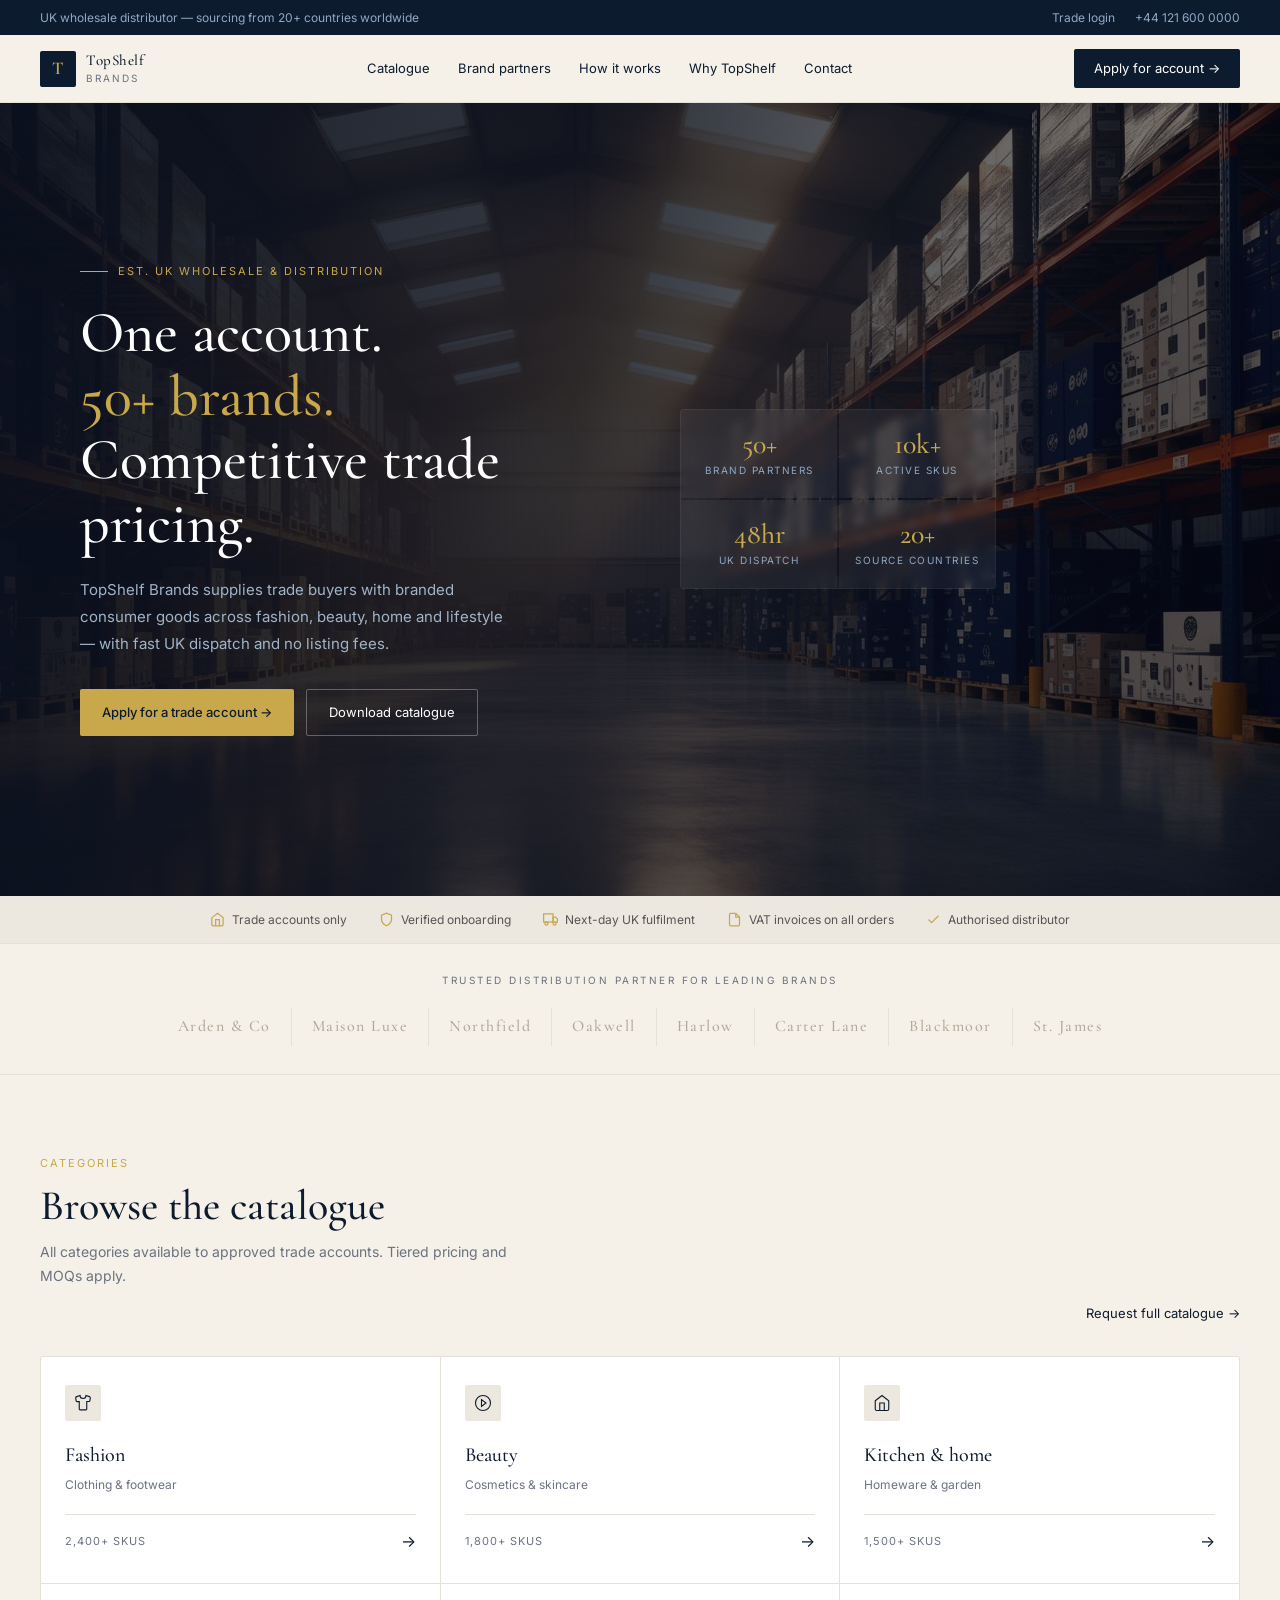
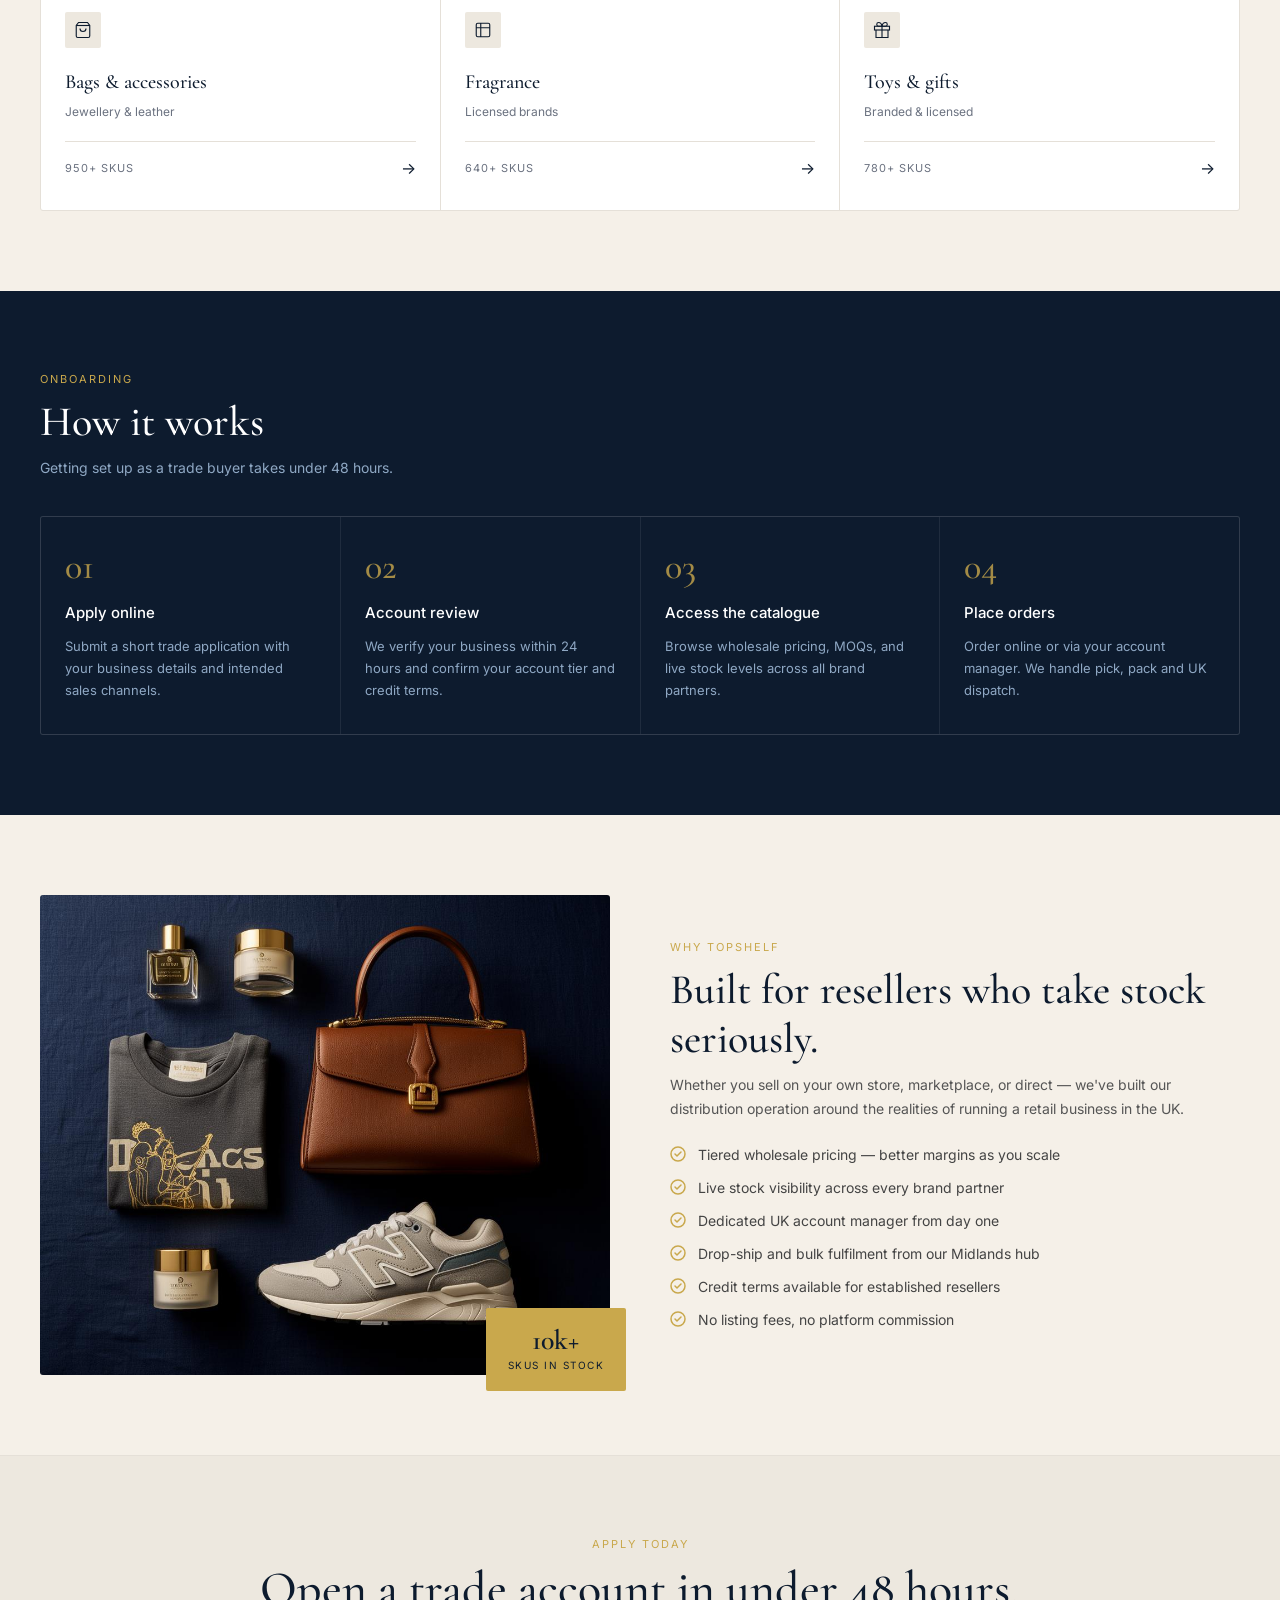
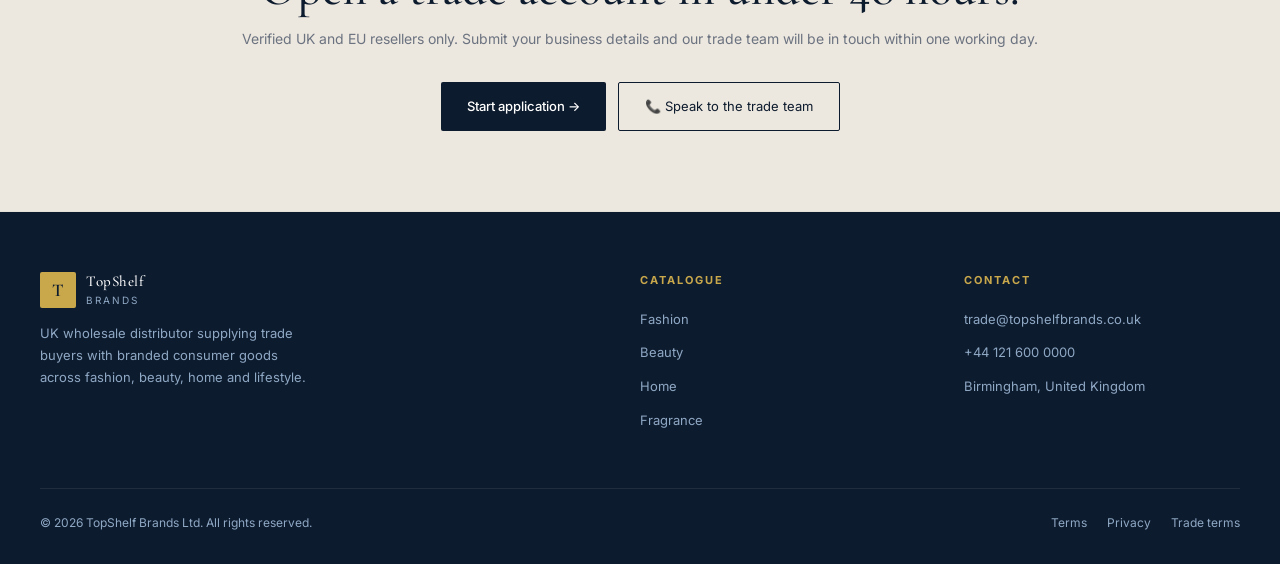
==== commit 29bd905e: "new index" ====
--- a/index.html
+++ b/index.html
@@ -1,478 +1,696 @@
+<!DOCTYPE html>
 <html lang="en">
-  <head>
-    <meta charset="utf-8">
-    <meta name="viewport" content="width=device-width, initial-scale=1">
-    <link rel="preload" as="image" href="/src/assets/hero-warehouse.jpg">
-    <link rel="stylesheet" href="/src/styles.css" data-precedence="default">
-    <title>TopShelf Brands — UK Wholesale Distribution for Trade Buyers</title>
-    <meta name="author" content="TopShelf Brands">
-    <meta property="og:type" content="website">
-    <meta name="twitter:card" content="summary_large_image">
-    <meta name="description" content="UK wholesale distributor of 50+ brands across fashion, beauty, home and lifestyle. Trade accounts, competitive pricing, next-day UK fulfilment.">
-    <meta property="og:title" content="TopShelf Brands — UK Wholesale Distribution">
-    <meta property="og:description" content="One account. 50+ brands. Competitive trade pricing with verified UK fulfilment.">
-    <script defer="" src="/__l5e/events.js" data-artifact-kind="live_preview" data-artifact-id="c4a1b6e3f416a35a237f344a1f40c3251974ccd9" data-commit-sha="c4a1b6e3f416a35a237f344a1f40c3251974ccd9" data-context-token="v1.[base64].U96Ud8lIzTkvpRs-pq8-h_IkbxXkFS-dqET3A0ha3E4"></script>
-    <style>
-      .gpt-cursor-tooltip {
-        position: fixed;
-        left: 0;
-        top: 0;
-        display: none;
-        pointer-events: none;
-        z-index: 1000000001;
-        padding: 4px 10px;
-        border-radius: 9999px;
-        background: rgba(37, 99, 235, 0.93);
-        color: #fff;
-        font: 600 12px/1.25 -apple-system, BlinkMacSystemFont, "Segoe UI", Roboto, Helvetica, Arial, sans-serif;
-        white-space: nowrap;
-        max-width: min(70vw, 520px);
-        overflow: hidden;
-        text-overflow: ellipsis;
-      }
-    </style>
-  </head>
-  <body>
-    <!--$-->
-    <div class="min-h-screen bg-background text-foreground">
-      <div class="bg-surface-dark text-primary-foreground/80 text-xs">
-        <div class="mx-auto max-w-7xl px-6 py-2.5 flex items-center justify-between">
-          <span class="hidden sm:inline tracking-wide">UK wholesale distributor — sourcing from 20+ countries worldwide</span>
-          <span class="sm:hidden tracking-wide">UK wholesale distributor</span>
-          <div class="flex items-center gap-5">
-            <a href="#" class="hover:text-gold transition-colors">Trade login</a>
-            <a href="tel:+441216000000" class="hidden sm:flex items-center gap-1.5 hover:text-gold transition-colors">
-              <svg xmlns="http://www.w3.org/2000/svg" width="24" height="24" viewBox="0 0 24 24" fill="none" stroke="currentColor" stroke-width="2" stroke-linecap="round" stroke-linejoin="round" class="lucide lucide-phone h-3 w-3" aria-hidden="true">
-                <path d="M13.832 16.568a1 1 0 0 0 1.213-.303l.355-.465A2 2 0 0 1 17 15h3a2 2 0 0 1 2 2v3a2 2 0 0 1-2 2A18 18 0 0 1 2 4a2 2 0 0 1 2-2h3a2 2 0 0 1 2 2v3a2 2 0 0 1-.8 1.6l-.468.351a1 1 0 0 0-.292 1.233 14 14 0 0 0 6.392 6.384"></path>
-              </svg>+44 121 600 0000 </a>
+<head>
+  <meta charset="UTF-8" />
+  <meta name="viewport" content="width=device-width, initial-scale=1.0" />
+  <meta name="description" content="UK wholesale distributor of 50+ brands across fashion, beauty, home and lifestyle. Trade accounts, competitive pricing, next-day UK fulfilment." />
+  <title>TopShelf Brands — UK Wholesale Distribution for Trade Buyers</title>
+  <link rel="preconnect" href="https://fonts.googleapis.com" />
+  <link rel="preconnect" href="https://fonts.gstatic.com" crossorigin />
+  <link href="https://fonts.googleapis.com/css2?family=Cormorant+Garamond:wght@400;500;600&family=Inter:wght@300;400;500&display=swap" rel="stylesheet" />
+  <style>
+    /* ── Reset & variables ── */
+    *, *::before, *::after { box-sizing: border-box; margin: 0; padding: 0; }
+    :root {
+      --navy: #0d1b2e;
+      --navy-mid: #122240;
+      --gold: #c9a84c;
+      --gold-light: #e0c272;
+      --cream: #f5f0e8;
+      --cream-dark: #ede8df;
+      --white: #ffffff;
+      --text-dark: #0d1b2e;
+      --text-muted: #6b7280;
+      --border: #e5e0d8;
+      --font-display: 'Cormorant Garamond', serif;
+      --font-body: 'Inter', sans-serif;
+    }
+    html { scroll-behavior: smooth; }
+    body { font-family: var(--font-body); color: var(--text-dark); background: var(--cream); line-height: 1.6; }
+    img { max-width: 100%; display: block; }
+    a { text-decoration: none; color: inherit; }
+    ul { list-style: none; }
+
+    /* ── Topbar ── */
+    .topbar {
+      background: var(--navy);
+      color: #8fa8c4;
+      font-size: 12px;
+      padding: 8px 40px;
+      display: flex;
+      justify-content: space-between;
+      align-items: center;
+      gap: 12px;
+      flex-wrap: wrap;
+    }
+    .topbar-right { display: flex; gap: 20px; align-items: center; }
+    .topbar-right a { color: #8fa8c4; transition: color .2s; }
+    .topbar-right a:hover { color: var(--gold); }
+
+    /* ── Navbar ── */
+    .navbar {
+      background: var(--cream);
+      border-bottom: 1px solid var(--border);
+      padding: 0 40px;
+      display: flex;
+      align-items: center;
+      justify-content: space-between;
+      height: 68px;
+      position: sticky;
+      top: 0;
+      z-index: 100;
+    }
+    .logo { display: flex; align-items: center; gap: 10px; }
+    .logo-icon {
+      width: 36px; height: 36px;
+      background: var(--navy);
+      color: var(--gold);
+      font-family: var(--font-display);
+      font-size: 18px;
+      font-weight: 600;
+      display: flex; align-items: center; justify-content: center;
+      border-radius: 2px;
+    }
+    .logo-text { line-height: 1.1; }
+    .logo-text strong { display: block; font-size: 15px; font-weight: 500; font-family: var(--font-display); color: var(--navy); letter-spacing: .5px; }
+    .logo-text span { font-size: 10px; letter-spacing: 2px; text-transform: uppercase; color: var(--text-muted); }
+    .nav-links { display: flex; gap: 28px; }
+    .nav-links a { font-size: 13px; color: var(--text-dark); transition: color .2s; }
+    .nav-links a:hover { color: var(--gold); }
+    .nav-cta {
+      background: var(--navy);
+      color: var(--white);
+      font-size: 13px;
+      padding: 9px 20px;
+      border-radius: 2px;
+      display: flex; align-items: center; gap: 6px;
+      transition: background .2s;
+    }
+    .nav-cta:hover { background: var(--navy-mid); }
+    .hamburger { display: none; flex-direction: column; gap: 5px; cursor: pointer; padding: 4px; background: none; border: none; }
+    .hamburger span { display: block; width: 22px; height: 2px; background: var(--navy); border-radius: 2px; transition: .3s; }
+    .mobile-menu {
+      display: none;
+      flex-direction: column;
+      background: var(--cream);
+      border-bottom: 1px solid var(--border);
+      padding: 16px 24px;
+      gap: 12px;
+    }
+    .mobile-menu a { font-size: 14px; color: var(--text-dark); padding: 6px 0; border-bottom: 1px solid var(--border); }
+    .mobile-menu a:last-child { border-bottom: none; }
+    .mobile-menu.open { display: flex; }
+
+    /* ── Hero ── */
+    .hero {
+      position: relative;
+      overflow: hidden;
+      min-height: 520px;
+      display: flex;
+      align-items: center;
+    }
+    .hero-bg {
+      position: absolute; inset: 0;
+      background-image: url('assets/hero-warehouse.jpg');
+      background-size: cover;
+      background-position: center right;
+    }
+    .hero-overlay {
+      position: absolute; inset: 0;
+      background: linear-gradient(105deg, rgba(10,16,30,0.95) 0%, rgba(10,16,30,0.82) 45%, rgba(10,16,30,0.3) 100%);
+    }
+    .hero-inner {
+      position: relative; z-index: 2;
+      width: 100%;
+      padding: 80px 40px;
+      display: flex;
+      align-items: center;
+      gap: 40px;
+    }
+    .hero-text { flex: 1; max-width: 560px; }
+    .hero-eyebrow {
+      display: flex; align-items: center; gap: 10px;
+      font-size: 11px; letter-spacing: 2px; text-transform: uppercase;
+      color: var(--gold); margin-bottom: 20px;
+    }
+    .hero-eyebrow::before { content: ''; display: block; width: 28px; height: 1px; background: var(--gold); }
+    .hero-text h1 {
+      font-family: var(--font-display);
+      font-size: clamp(36px, 5vw, 58px);
+      font-weight: 500;
+      color: var(--white);
+      line-height: 1.1;
+      margin-bottom: 20px;
+    }
+    .hero-text h1 em { font-style: normal; color: var(--gold); }
+    .hero-text p { font-size: 15px; color: #a0b4c8; line-height: 1.8; margin-bottom: 32px; max-width: 440px; }
+    .hero-btns { display: flex; gap: 12px; flex-wrap: wrap; }
+    .btn-gold {
+      background: var(--gold);
+      color: var(--navy);
+      font-size: 13px;
+      font-weight: 500;
+      padding: 12px 22px;
+      border-radius: 2px;
+      border: none;
+      cursor: pointer;
+      display: inline-flex; align-items: center; gap: 6px;
+      transition: background .2s;
+    }
+    .btn-gold:hover { background: var(--gold-light); }
+    .btn-ghost {
+      background: transparent;
+      color: var(--white);
+      font-size: 13px;
+      padding: 12px 22px;
+      border-radius: 2px;
+      border: 1px solid rgba(255,255,255,0.3);
+      cursor: pointer;
+      transition: border-color .2s;
+    }
+    .btn-ghost:hover { border-color: rgba(255,255,255,0.7); }
+    .hero-stats {
+      display: grid;
+      grid-template-columns: 1fr 1fr;
+      gap: 2px;
+      min-width: 220px;
+      border: 1px solid rgba(255,255,255,0.1);
+      border-radius: 3px;
+      overflow: hidden;
+      flex-shrink: 0;
+    }
+    .stat-cell {
+      background: rgba(255,255,255,0.06);
+      backdrop-filter: blur(4px);
+      padding: 20px 16px;
+      text-align: center;
+    }
+    .stat-cell .n {
+      font-family: var(--font-display);
+      font-size: 28px;
+      font-weight: 500;
+      color: var(--gold);
+      line-height: 1;
+    }
+    .stat-cell .l { font-size: 10px; letter-spacing: 1.5px; text-transform: uppercase; color: #8fa8c4; margin-top: 4px; }
+
+    /* ── Trust bar ── */
+    .trust-bar {
+      background: var(--cream-dark);
+      border-bottom: 1px solid var(--border);
+      padding: 14px 40px;
+      display: flex;
+      gap: 32px;
+      justify-content: center;
+      flex-wrap: wrap;
+    }
+    .trust-item {
+      display: flex; align-items: center; gap: 7px;
+      font-size: 12px; color: #555;
+    }
+    .trust-item svg { width: 15px; height: 15px; stroke: var(--gold); fill: none; stroke-width: 2; flex-shrink: 0; }
+
+    /* ── Brand logos ── */
+    .brands-bar {
+      background: var(--cream);
+      border-bottom: 1px solid var(--border);
+      padding: 28px 40px;
+      text-align: center;
+    }
+    .brands-label {
+      font-size: 10px; letter-spacing: 2.5px; text-transform: uppercase;
+      color: var(--text-muted); margin-bottom: 20px;
+    }
+    .brands-list {
+      display: flex; gap: 0; justify-content: center; flex-wrap: wrap;
+    }
+    .brand-name {
+      font-family: var(--font-display);
+      font-size: 16px;
+      font-weight: 500;
+      color: #b0a898;
+      letter-spacing: 1.5px;
+      padding: 6px 20px;
+      border-right: 1px solid var(--border);
+      transition: color .2s;
+    }
+    .brand-name:last-child { border-right: none; }
+    .brand-name:hover { color: var(--navy); }
+
+    /* ── Section basics ── */
+    section { padding: 80px 40px; }
+    .section-tag {
+      font-size: 11px; letter-spacing: 2px; text-transform: uppercase;
+      color: var(--gold); margin-bottom: 10px;
+    }
+    .section-title {
+      font-family: var(--font-display);
+      font-size: clamp(28px, 4vw, 42px);
+      font-weight: 500;
+      color: var(--navy);
+      margin-bottom: 10px;
+      line-height: 1.15;
+    }
+    .section-sub { font-size: 14px; color: var(--text-muted); line-height: 1.7; margin-bottom: 36px; max-width: 480px; }
+
+    /* ── Catalogue section ── */
+    #catalogue { background: var(--cream); }
+    .catalogue-header { display: flex; justify-content: space-between; align-items: flex-end; margin-bottom: 32px; flex-wrap: wrap; gap: 16px; }
+    .link-arrow { font-size: 13px; color: var(--navy); display: flex; align-items: center; gap: 6px; transition: gap .2s; }
+    .link-arrow:hover { gap: 10px; }
+    .cat-grid { display: grid; grid-template-columns: repeat(3, 1fr); gap: 1px; background: var(--border); border: 1px solid var(--border); border-radius: 3px; overflow: hidden; }
+    .cat-card {
+      background: var(--white);
+      padding: 28px 24px;
+      display: flex; flex-direction: column;
+      transition: background .2s;
+      cursor: pointer;
+    }
+    .cat-card:hover { background: #fdf9f3; }
+    .cat-icon {
+      width: 36px; height: 36px;
+      background: var(--cream-dark);
+      border-radius: 2px;
+      display: flex; align-items: center; justify-content: center;
+      margin-bottom: 18px;
+    }
+    .cat-icon svg { width: 18px; height: 18px; stroke: var(--navy); fill: none; stroke-width: 1.5; }
+    .cat-card h3 { font-family: var(--font-display); font-size: 20px; font-weight: 500; color: var(--navy); margin-bottom: 4px; }
+    .cat-card p { font-size: 12px; color: var(--text-muted); margin-bottom: 20px; }
+    .cat-footer { display: flex; justify-content: space-between; align-items: center; border-top: 1px solid var(--border); padding-top: 14px; margin-top: auto; }
+    .cat-skus { font-size: 11px; letter-spacing: 1px; text-transform: uppercase; color: var(--text-muted); }
+    .cat-arrow { color: var(--navy); font-size: 16px; }
+
+    /* ── How it works ── */
+    #how { background: var(--navy); }
+    #how .section-tag { color: var(--gold); }
+    #how .section-title { color: var(--white); }
+    #how .section-sub { color: #8fa8c4; }
+    .steps-grid { display: grid; grid-template-columns: repeat(4, 1fr); gap: 1px; background: rgba(255,255,255,0.08); border: 1px solid rgba(255,255,255,0.08); border-radius: 3px; overflow: hidden; }
+    .step-card { background: var(--navy); padding: 32px 24px; }
+    .step-num {
+      font-family: var(--font-display);
+      font-size: 36px; font-weight: 500;
+      color: var(--gold); opacity: 0.8;
+      margin-bottom: 16px; line-height: 1;
+    }
+    .step-card h3 { font-size: 15px; font-weight: 500; color: var(--white); margin-bottom: 10px; }
+    .step-card p { font-size: 13px; color: #8fa8c4; line-height: 1.7; }
+
+    /* ── Why section ── */
+    #why { background: var(--cream); }
+    .why-grid { display: grid; grid-template-columns: 1fr 1fr; gap: 60px; align-items: center; }
+    .why-img-wrap { position: relative; }
+    .why-img-wrap img { border-radius: 3px; width: 100%; object-fit: cover; max-height: 480px; }
+    .why-badge {
+      position: absolute; bottom: -16px; right: -16px;
+      background: var(--gold);
+      color: var(--navy);
+      padding: 18px 22px;
+      text-align: center;
+      border-radius: 2px;
+    }
+    .why-badge .bn { font-family: var(--font-display); font-size: 28px; font-weight: 600; display: block; line-height: 1; }
+    .why-badge .bl { font-size: 10px; letter-spacing: 1.5px; text-transform: uppercase; display: block; margin-top: 3px; }
+    .why-list { list-style: none; display: flex; flex-direction: column; gap: 12px; margin-top: 24px; }
+    .why-list li { display: flex; align-items: flex-start; gap: 12px; font-size: 14px; color: #444; line-height: 1.5; }
+    .why-list li::before { content: ''; width: 16px; height: 16px; background: url("data:image/svg+xml,%3Csvg xmlns='http://www.w3.org/2000/svg' viewBox='0 0 16 16'%3E%3Ccircle cx='8' cy='8' r='7' fill='none' stroke='%23c9a84c' stroke-width='1.5'/%3E%3Cpath d='M5 8l2 2 4-4' stroke='%23c9a84c' stroke-width='1.5' fill='none' stroke-linecap='round' stroke-linejoin='round'/%3E%3C/svg%3E") center/contain no-repeat; flex-shrink: 0; margin-top: 2px; }
+
+    /* ── CTA band ── */
+    .cta-band {
+      background: var(--cream-dark);
+      border-top: 1px solid var(--border);
+      border-bottom: 1px solid var(--border);
+      padding: 80px 40px;
+      text-align: center;
+    }
+    .cta-band .section-tag { justify-content: center; display: flex; }
+    .cta-band h2 {
+      font-family: var(--font-display);
+      font-size: clamp(28px, 4vw, 48px);
+      font-weight: 500;
+      color: var(--navy);
+      margin-bottom: 12px;
+      line-height: 1.1;
+    }
+    .cta-band p { font-size: 14px; color: var(--text-muted); margin-bottom: 32px; }
+    .cta-btns { display: flex; gap: 12px; justify-content: center; flex-wrap: wrap; }
+    .btn-navy {
+      background: var(--navy);
+      color: var(--white);
+      font-size: 13px;
+      font-weight: 500;
+      padding: 13px 26px;
+      border-radius: 2px;
+      border: none;
+      cursor: pointer;
+      display: inline-flex; align-items: center; gap: 8px;
+      transition: background .2s;
+    }
+    .btn-navy:hover { background: var(--navy-mid); }
+    .btn-outline-navy {
+      background: transparent;
+      color: var(--navy);
+      font-size: 13px;
+      padding: 13px 26px;
+      border-radius: 2px;
+      border: 1px solid var(--navy);
+      cursor: pointer;
+      display: inline-flex; align-items: center; gap: 8px;
+      transition: background .2s, color .2s;
+    }
+    .btn-outline-navy:hover { background: var(--navy); color: var(--white); }
+
+    /* ── Footer ── */
+    footer {
+      background: var(--navy);
+      padding: 60px 40px 32px;
+    }
+    .footer-top { display: grid; grid-template-columns: 2fr 1fr 1fr; gap: 48px; margin-bottom: 48px; }
+    .footer-brand .logo { margin-bottom: 14px; }
+    .footer-brand .logo-icon { background: var(--gold); color: var(--navy); }
+    .footer-brand .logo-text strong { color: var(--white); }
+    .footer-brand .logo-text span { color: #8fa8c4; }
+    .footer-brand p { font-size: 13px; color: #8fa8c4; line-height: 1.7; max-width: 280px; }
+    .footer-col h5 { font-size: 11px; letter-spacing: 2px; text-transform: uppercase; color: var(--gold); margin-bottom: 16px; }
+    .footer-col li { margin-bottom: 8px; }
+    .footer-col a, .footer-col span { font-size: 13px; color: #8fa8c4; transition: color .2s; }
+    .footer-col a:hover { color: var(--white); }
+    .footer-bottom {
+      border-top: 1px solid rgba(255,255,255,0.08);
+      padding-top: 24px;
+      display: flex;
+      justify-content: space-between;
+      align-items: center;
+      flex-wrap: wrap;
+      gap: 12px;
+    }
+    .footer-bottom p { font-size: 12px; color: #8fa8c4; }
+    .footer-bottom-links { display: flex; gap: 20px; }
+    .footer-bottom-links a { font-size: 12px; color: #8fa8c4; transition: color .2s; }
+    .footer-bottom-links a:hover { color: var(--white); }
+
+    /* ── Mobile ── */
+    @media (max-width: 768px) {
+      .topbar { font-size: 11px; padding: 6px 16px; }
+      .topbar-right { display: none; }
+      .navbar { padding: 0 16px; }
+      .nav-links { display: none; }
+      .hamburger { display: flex; }
+      .hero-inner { flex-direction: column; padding: 48px 20px; }
+      .hero-stats { grid-template-columns: repeat(4,1fr); min-width: 0; width: 100%; }
+      .stat-cell { padding: 14px 8px; }
+      .stat-cell .n { font-size: 20px; }
+      section { padding: 48px 20px; }
+      .trust-bar { padding: 12px 16px; gap: 14px; }
+      .brands-bar { padding: 24px 16px; }
+      .brand-name { font-size: 13px; padding: 4px 12px; }
+      .cat-grid { grid-template-columns: 1fr; }
+      .steps-grid { grid-template-columns: 1fr 1fr; }
+      .why-grid { grid-template-columns: 1fr; }
+      .why-img-wrap { display: none; }
+      .footer-top { grid-template-columns: 1fr 1fr; }
+      .footer-brand { grid-column: 1 / -1; }
+      .footer-bottom { flex-direction: column; text-align: center; }
+      .cta-band { padding: 48px 20px; }
+      .catalogue-header { flex-direction: column; align-items: flex-start; }
+    }
+    @media (max-width: 480px) {
+      .steps-grid { grid-template-columns: 1fr; }
+      .hero-stats { grid-template-columns: repeat(2,1fr); }
+    }
+  </style>
+</head>
+<body>
+
+  <!-- Topbar -->
+  <div class="topbar">
+    <span>UK wholesale distributor — sourcing from 20+ countries worldwide</span>
+    <div class="topbar-right">
+      <a href="#">Trade login</a>
+      <a href="tel:+441216000000">+44 121 600 0000</a>
+    </div>
+  </div>
+
+  <!-- Navbar -->
+  <nav class="navbar">
+    <a href="#" class="logo">
+      <div class="logo-icon">T</div>
+      <div class="logo-text">
+        <strong>TopShelf</strong>
+        <span>Brands</span>
+      </div>
+    </a>
+    <div class="nav-links">
+      <a href="#catalogue">Catalogue</a>
+      <a href="#brands">Brand partners</a>
+      <a href="#how">How it works</a>
+      <a href="#why">Why TopShelf</a>
+      <a href="#contact">Contact</a>
+    </div>
+    <a href="#apply" class="nav-cta">Apply for account →</a>
+    <button class="hamburger" id="hamburger" aria-label="Open menu">
+      <span></span><span></span><span></span>
+    </button>
+  </nav>
+  <div class="mobile-menu" id="mobileMenu">
+    <a href="#catalogue">Catalogue</a>
+    <a href="#brands">Brand partners</a>
+    <a href="#how">How it works</a>
+    <a href="#why">Why TopShelf</a>
+    <a href="#contact">Contact</a>
+    <a href="#apply" style="color:var(--gold);font-weight:500">Apply for account →</a>
+  </div>
+
+  <!-- Hero -->
+  <section class="hero">
+    <div class="hero-bg"></div>
+    <div class="hero-overlay"></div>
+    <div class="hero-inner">
+      <div class="hero-text">
+        <div class="hero-eyebrow">Est. UK Wholesale &amp; Distribution</div>
+        <h1>One account.<br><em>50+ brands.</em><br>Competitive trade pricing.</h1>
+        <p>TopShelf Brands supplies trade buyers with branded consumer goods across fashion, beauty, home and lifestyle — with fast UK dispatch and no listing fees.</p>
+        <div class="hero-btns">
+          <a href="#apply" class="btn-gold">Apply for a trade account →</a>
+          <a href="#catalogue" class="btn-ghost">Download catalogue</a>
+        </div>
+      </div>
+      <div class="hero-stats">
+        <div class="stat-cell"><div class="n">50+</div><div class="l">Brand partners</div></div>
+        <div class="stat-cell"><div class="n">10k+</div><div class="l">Active SKUs</div></div>
+        <div class="stat-cell"><div class="n">48hr</div><div class="l">UK dispatch</div></div>
+        <div class="stat-cell"><div class="n">20+</div><div class="l">Source countries</div></div>
+      </div>
+    </div>
+  </section>
+
+  <!-- Trust bar -->
+  <div class="trust-bar">
+    <div class="trust-item">
+      <svg viewBox="0 0 24 24"><path d="M3 9l9-7 9 7v11a2 2 0 0 1-2 2H5a2 2 0 0 1-2-2z"/><polyline points="9 22 9 12 15 12 15 22"/></svg>
+      Trade accounts only
+    </div>
+    <div class="trust-item">
+      <svg viewBox="0 0 24 24"><path d="M12 22s8-4 8-10V5l-8-3-8 3v7c0 6 8 10 8 10z"/></svg>
+      Verified onboarding
+    </div>
+    <div class="trust-item">
+      <svg viewBox="0 0 24 24"><rect x="1" y="3" width="15" height="13"/><polygon points="16 8 20 8 23 11 23 16 16 16 16 8"/><circle cx="5.5" cy="18.5" r="2.5"/><circle cx="18.5" cy="18.5" r="2.5"/></svg>
+      Next-day UK fulfilment
+    </div>
+    <div class="trust-item">
+      <svg viewBox="0 0 24 24"><path d="M14 2H6a2 2 0 0 0-2 2v16a2 2 0 0 0 2 2h12a2 2 0 0 0 2-2V8z"/><polyline points="14 2 14 8 20 8"/></svg>
+      VAT invoices on all orders
+    </div>
+    <div class="trust-item">
+      <svg viewBox="0 0 24 24"><polyline points="20 6 9 17 4 12"/></svg>
+      Authorised distributor
+    </div>
+  </div>
+
+  <!-- Brands -->
+  <div class="brands-bar" id="brands">
+    <div class="brands-label">Trusted distribution partner for leading brands</div>
+    <div class="brands-list">
+      <span class="brand-name">Arden &amp; Co</span>
+      <span class="brand-name">Maison Luxe</span>
+      <span class="brand-name">Northfield</span>
+      <span class="brand-name">Oakwell</span>
+      <span class="brand-name">Harlow</span>
+      <span class="brand-name">Carter Lane</span>
+      <span class="brand-name">Blackmoor</span>
+      <span class="brand-name">St. James</span>
+    </div>
+  </div>
+
+  <!-- Catalogue -->
+  <section id="catalogue">
+    <div class="catalogue-header">
+      <div>
+        <div class="section-tag">Categories</div>
+        <div class="section-title">Browse the catalogue</div>
+        <div class="section-sub">All categories available to approved trade accounts. Tiered pricing and MOQs apply.</div>
+      </div>
+      <a href="#apply" class="link-arrow">Request full catalogue →</a>
+    </div>
+    <div class="cat-grid">
+      <a href="#apply" class="cat-card">
+        <div class="cat-icon"><svg viewBox="0 0 24 24"><path d="M20.38 3.46L16 2a4 4 0 01-8 0L3.62 3.46a2 2 0 00-1.34 2.23l.58 3.57a1 1 0 00.99.84H7v10a1 1 0 001 1h8a1 1 0 001-1V10h3.15a1 1 0 00.99-.84l.58-3.57a2 2 0 00-1.34-2.23z"/></svg></div>
+        <h3>Fashion</h3>
+        <p>Clothing &amp; footwear</p>
+        <div class="cat-footer"><span class="cat-skus">2,400+ SKUs</span><span class="cat-arrow">→</span></div>
+      </a>
+      <a href="#apply" class="cat-card">
+        <div class="cat-icon"><svg viewBox="0 0 24 24"><path d="M12 2C6.48 2 2 6.48 2 12s4.48 10 10 10 10-4.48 10-10S17.52 2 12 2zm-2 14.5v-9l6 4.5-6 4.5z"/></svg></div>
+        <h3>Beauty</h3>
+        <p>Cosmetics &amp; skincare</p>
+        <div class="cat-footer"><span class="cat-skus">1,800+ SKUs</span><span class="cat-arrow">→</span></div>
+      </a>
+      <a href="#apply" class="cat-card">
+        <div class="cat-icon"><svg viewBox="0 0 24 24"><path d="M3 9l9-7 9 7v11a2 2 0 01-2 2H5a2 2 0 01-2-2z"/><polyline points="9 22 9 12 15 12 15 22"/></svg></div>
+        <h3>Kitchen &amp; home</h3>
+        <p>Homeware &amp; garden</p>
+        <div class="cat-footer"><span class="cat-skus">1,500+ SKUs</span><span class="cat-arrow">→</span></div>
+      </a>
+      <a href="#apply" class="cat-card">
+        <div class="cat-icon"><svg viewBox="0 0 24 24"><path d="M6 2L3 6v14a2 2 0 002 2h14a2 2 0 002-2V6l-3-4z"/><line x1="3" y1="6" x2="21" y2="6"/><path d="M16 10a4 4 0 01-8 0"/></svg></div>
+        <h3>Bags &amp; accessories</h3>
+        <p>Jewellery &amp; leather</p>
+        <div class="cat-footer"><span class="cat-skus">950+ SKUs</span><span class="cat-arrow">→</span></div>
+      </a>
+      <a href="#apply" class="cat-card">
+        <div class="cat-icon"><svg viewBox="0 0 24 24"><path d="M9 3H5a2 2 0 00-2 2v4m6-6h10a2 2 0 012 2v4M9 3v18m0 0h10a2 2 0 002-2V9M9 21H5a2 2 0 01-2-2V9m0 0h18"/></svg></div>
+        <h3>Fragrance</h3>
+        <p>Licensed brands</p>
+        <div class="cat-footer"><span class="cat-skus">640+ SKUs</span><span class="cat-arrow">→</span></div>
+      </a>
+      <a href="#apply" class="cat-card">
+        <div class="cat-icon"><svg viewBox="0 0 24 24"><polyline points="20 12 20 22 4 22 4 12"/><rect x="2" y="7" width="20" height="5"/><line x1="12" y1="22" x2="12" y2="7"/><path d="M12 7H7.5a2.5 2.5 0 010-5C11 2 12 7 12 7z"/><path d="M12 7h4.5a2.5 2.5 0 000-5C13 2 12 7 12 7z"/></svg></div>
+        <h3>Toys &amp; gifts</h3>
+        <p>Branded &amp; licensed</p>
+        <div class="cat-footer"><span class="cat-skus">780+ SKUs</span><span class="cat-arrow">→</span></div>
+      </a>
+    </div>
+  </section>
+
+  <!-- How it works -->
+  <section id="how">
+    <div class="section-tag">Onboarding</div>
+    <div class="section-title">How it works</div>
+    <div class="section-sub">Getting set up as a trade buyer takes under 48 hours.</div>
+    <div class="steps-grid">
+      <div class="step-card">
+        <div class="step-num">01</div>
+        <h3>Apply online</h3>
+        <p>Submit a short trade application with your business details and intended sales channels.</p>
+      </div>
+      <div class="step-card">
+        <div class="step-num">02</div>
+        <h3>Account review</h3>
+        <p>We verify your business within 24 hours and confirm your account tier and credit terms.</p>
+      </div>
+      <div class="step-card">
+        <div class="step-num">03</div>
+        <h3>Access the catalogue</h3>
+        <p>Browse wholesale pricing, MOQs, and live stock levels across all brand partners.</p>
+      </div>
+      <div class="step-card">
+        <div class="step-num">04</div>
+        <h3>Place orders</h3>
+        <p>Order online or via your account manager. We handle pick, pack and UK dispatch.</p>
+      </div>
+    </div>
+  </section>
+
+  <!-- Why TopShelf -->
+  <section id="why">
+    <div class="why-grid">
+      <div class="why-img-wrap">
+        <img src="assets/product-flatlay.jpg" alt="Premium branded products" />
+        <div class="why-badge">
+          <span class="bn">10k+</span>
+          <span class="bl">SKUs in stock</span>
+        </div>
+      </div>
+      <div>
+        <div class="section-tag">Why TopShelf</div>
+        <div class="section-title">Built for resellers who take stock seriously.</div>
+        <p style="font-size:14px;color:#555;line-height:1.7;margin-bottom:8px">Whether you sell on your own store, marketplace, or direct — we've built our distribution operation around the realities of running a retail business in the UK.</p>
+        <ul class="why-list">
+          <li>Tiered wholesale pricing — better margins as you scale</li>
+          <li>Live stock visibility across every brand partner</li>
+          <li>Dedicated UK account manager from day one</li>
+          <li>Drop-ship and bulk fulfilment from our Midlands hub</li>
+          <li>Credit terms available for established resellers</li>
+          <li>No listing fees, no platform commission</li>
+        </ul>
+      </div>
+    </div>
+  </section>
+
+  <!-- CTA -->
+  <div class="cta-band" id="apply">
+    <div class="section-tag">Apply today</div>
+    <h2>Open a trade account in under 48 hours.</h2>
+    <p>Verified UK and EU resellers only. Submit your business details and our trade team will be in touch within one working day.</p>
+    <div class="cta-btns">
+      <a href="#" class="btn-navy">Start application →</a>
+      <a href="tel:+441216000000" class="btn-outline-navy">📞 Speak to the trade team</a>
+    </div>
+  </div>
+
+  <!-- Footer -->
+  <footer id="contact">
+    <div class="footer-top">
+      <div class="footer-brand">
+        <a href="#" class="logo">
+          <div class="logo-icon">T</div>
+          <div class="logo-text">
+            <strong>TopShelf</strong>
+            <span>Brands</span>
           </div>
-        </div>
-      </div>
-      <header class="sticky top-0 z-40 bg-background/85 backdrop-blur border-b border-border">
-        <div class="mx-auto max-w-7xl px-6 h-20 flex items-center justify-between">
-          <a href="/" class="flex items-center gap-3">
-            <div class="h-10 w-10 bg-primary text-primary-foreground flex items-center justify-center rounded-sm">
-              <span class="font-display text-2xl leading-none">T</span>
-            </div>
-            <div class="leading-tight">
-              <div class="font-display text-xl text-primary">TopShelf</div>
-              <div class="text-[10px] tracking-[0.2em] text-muted-foreground uppercase -mt-0.5">Brands</div>
-            </div>
-          </a>
-          <nav class="hidden md:flex items-center gap-9 text-sm">
-            <a href="#catalogue" class="text-foreground/80 hover:text-primary transition-colors">Catalogue</a>
-            <a href="#brands" class="text-foreground/80 hover:text-primary transition-colors">Brand partners</a>
-            <a href="#how" class="text-foreground/80 hover:text-primary transition-colors">How it works</a>
-            <a href="#why" class="text-foreground/80 hover:text-primary transition-colors">Why TopShelf</a>
-            <a href="#contact" class="text-foreground/80 hover:text-primary transition-colors">Contact</a>
-          </nav>
-          <div class="flex items-center gap-3">
-            <a href="#apply" class="hidden sm:inline-flex items-center gap-2 bg-primary text-primary-foreground px-5 py-2.5 text-sm font-medium hover:bg-primary/90 transition-colors rounded-sm">Apply for account <svg xmlns="http://www.w3.org/2000/svg" width="24" height="24" viewBox="0 0 24 24" fill="none" stroke="currentColor" stroke-width="2" stroke-linecap="round" stroke-linejoin="round" class="lucide lucide-arrow-right h-3.5 w-3.5" aria-hidden="true">
-                <path d="M5 12h14"></path>
-                <path d="m12 5 7 7-7 7"></path>
-              </svg>
-            </a>
-          </div>
-        </div>
-      </header>
-      <section class="relative overflow-hidden">
-        <div class="absolute inset-0">
-          <img src="/src/assets/hero-warehouse.jpg" alt="TopShelf Brands UK distribution warehouse" class="h-full w-full object-cover" width="1920" height="1280">
-          <div class="absolute inset-0 bg-gradient-to-r from-surface-dark/95 via-surface-dark/80 to-surface-dark/30"></div>
-        </div>
-        <div class="relative mx-auto max-w-7xl px-6 py-24 lg:py-36">
-          <div class="max-w-2xl text-primary-foreground">
-            <div class="inline-flex items-center gap-2 text-xs tracking-[0.25em] uppercase text-gold mb-8">
-              <span class="h-px w-8 bg-gold"></span>Est. UK Wholesale &amp; Distribution
-            </div>
-            <h1 class="font-display text-5xl md:text-6xl lg:text-7xl leading-[1.05] mb-8">One account. <br>
-              <span class="text-gradient-gold">50+ brands.</span>
-              <br>Competitive trade pricing.
-            </h1>
-            <p class="text-lg text-primary-foreground/75 max-w-xl mb-10 leading-relaxed">TopShelf Brands supplies trade buyers with branded consumer goods across fashion, beauty, home and lifestyle — with fast UK dispatch and no listing fees.</p>
-            <div class="flex flex-wrap gap-4">
-              <a href="#apply" class="inline-flex items-center gap-2 bg-gold text-surface-dark px-7 py-4 text-sm font-semibold tracking-wide hover:bg-gold-soft transition-colors rounded-sm">Apply for a trade account <svg xmlns="http://www.w3.org/2000/svg" width="24" height="24" viewBox="0 0 24 24" fill="none" stroke="currentColor" stroke-width="2" stroke-linecap="round" stroke-linejoin="round" class="lucide lucide-arrow-right h-4 w-4" aria-hidden="true">
-                  <path d="M5 12h14"></path>
-                  <path d="m12 5 7 7-7 7"></path>
-                </svg>
-              </a>
-              <a href="#catalogue" class="inline-flex items-center gap-2 border border-primary-foreground/30 text-primary-foreground px-7 py-4 text-sm font-medium hover:bg-primary-foreground/10 transition-colors rounded-sm">Download catalogue</a>
-            </div>
-          </div>
-          <div class="relative mt-20 grid grid-cols-2 lg:grid-cols-4 gap-px bg-primary-foreground/10 border border-primary-foreground/10">
-            <div class="bg-surface-dark/70 backdrop-blur px-6 py-7">
-              <div class="font-display text-4xl md:text-5xl text-gold leading-none">50+</div>
-              <div class="mt-3 text-xs uppercase tracking-[0.2em] text-primary-foreground/60">Brand partners</div>
-            </div>
-            <div class="bg-surface-dark/70 backdrop-blur px-6 py-7">
-              <div class="font-display text-4xl md:text-5xl text-gold leading-none">10k+</div>
-              <div class="mt-3 text-xs uppercase tracking-[0.2em] text-primary-foreground/60">Active SKUs</div>
-            </div>
-            <div class="bg-surface-dark/70 backdrop-blur px-6 py-7">
-              <div class="font-display text-4xl md:text-5xl text-gold leading-none">48hr</div>
-              <div class="mt-3 text-xs uppercase tracking-[0.2em] text-primary-foreground/60">UK dispatch</div>
-            </div>
-            <div class="bg-surface-dark/70 backdrop-blur px-6 py-7">
-              <div class="font-display text-4xl md:text-5xl text-gold leading-none">20+</div>
-              <div class="mt-3 text-xs uppercase tracking-[0.2em] text-primary-foreground/60">Source countries</div>
-            </div>
-          </div>
-        </div>
-      </section>
-      <section class="border-y border-border bg-surface">
-        <div class="mx-auto max-w-7xl px-6 py-6 flex flex-wrap items-center justify-center md:justify-between gap-x-8 gap-y-3">
-          <div class="flex items-center gap-2 text-sm text-muted-foreground">
-            <svg xmlns="http://www.w3.org/2000/svg" width="24" height="24" viewBox="0 0 24 24" fill="none" stroke="currentColor" stroke-width="2" stroke-linecap="round" stroke-linejoin="round" class="lucide lucide-shield-check h-4 w-4 text-gold" aria-hidden="true">
-              <path d="M20 13c0 5-3.5 7.5-7.66 8.95a1 1 0 0 1-.67-.01C7.5 20.5 4 18 4 13V6a1 1 0 0 1 1-1c2 0 4.5-1.2 6.24-2.72a1.17 1.17 0 0 1 1.52 0C14.51 3.81 17 5 19 5a1 1 0 0 1 1 1z"></path>
-              <path d="m9 12 2 2 4-4"></path>
-            </svg>
-            <span>Trade accounts only</span>
-          </div>
-          <div class="flex items-center gap-2 text-sm text-muted-foreground">
-            <svg xmlns="http://www.w3.org/2000/svg" width="24" height="24" viewBox="0 0 24 24" fill="none" stroke="currentColor" stroke-width="2" stroke-linecap="round" stroke-linejoin="round" class="lucide lucide-badge-check h-4 w-4 text-gold" aria-hidden="true">
-              <path d="M3.85 8.62a4 4 0 0 1 4.78-4.77 4 4 0 0 1 6.74 0 4 4 0 0 1 4.78 4.78 4 4 0 0 1 0 6.74 4 4 0 0 1-4.77 4.78 4 4 0 0 1-6.75 0 4 4 0 0 1-4.78-4.77 4 4 0 0 1 0-6.76Z"></path>
-              <path d="m9 12 2 2 4-4"></path>
-            </svg>
-            <span>Verified onboarding</span>
-          </div>
-          <div class="flex items-center gap-2 text-sm text-muted-foreground">
-            <svg xmlns="http://www.w3.org/2000/svg" width="24" height="24" viewBox="0 0 24 24" fill="none" stroke="currentColor" stroke-width="2" stroke-linecap="round" stroke-linejoin="round" class="lucide lucide-truck h-4 w-4 text-gold" aria-hidden="true">
-              <path d="M14 18V6a2 2 0 0 0-2-2H4a2 2 0 0 0-2 2v11a1 1 0 0 0 1 1h2"></path>
-              <path d="M15 18H9"></path>
-              <path d="M19 18h2a1 1 0 0 0 1-1v-3.65a1 1 0 0 0-.22-.624l-3.48-4.35A1 1 0 0 0 17.52 8H14"></path>
-              <circle cx="17" cy="18" r="2"></circle>
-              <circle cx="7" cy="18" r="2"></circle>
-            </svg>
-            <span>Next-day UK fulfilment</span>
-          </div>
-          <div class="flex items-center gap-2 text-sm text-muted-foreground">
-            <svg xmlns="http://www.w3.org/2000/svg" width="24" height="24" viewBox="0 0 24 24" fill="none" stroke="currentColor" stroke-width="2" stroke-linecap="round" stroke-linejoin="round" class="lucide lucide-file-check-corner h-4 w-4 text-gold" aria-hidden="true">
-              <path d="M10.5 22H6a2 2 0 0 1-2-2V4a2 2 0 0 1 2-2h8a2.4 2.4 0 0 1 1.706.706l3.588 3.588A2.4 2.4 0 0 1 20 8v6"></path>
-              <path d="M14 2v5a1 1 0 0 0 1 1h5"></path>
-              <path d="m14 20 2 2 4-4"></path>
-            </svg>
-            <span>VAT invoices on all orders</span>
-          </div>
-          <div class="flex items-center gap-2 text-sm text-muted-foreground">
-            <svg xmlns="http://www.w3.org/2000/svg" width="24" height="24" viewBox="0 0 24 24" fill="none" stroke="currentColor" stroke-width="2" stroke-linecap="round" stroke-linejoin="round" class="lucide lucide-shield-check h-4 w-4 text-gold" aria-hidden="true">
-              <path d="M20 13c0 5-3.5 7.5-7.66 8.95a1 1 0 0 1-.67-.01C7.5 20.5 4 18 4 13V6a1 1 0 0 1 1-1c2 0 4.5-1.2 6.24-2.72a1.17 1.17 0 0 1 1.52 0C14.51 3.81 17 5 19 5a1 1 0 0 1 1 1z"></path>
-              <path d="m9 12 2 2 4-4"></path>
-            </svg>
-            <span>Authorised distributor</span>
-          </div>
-        </div>
-      </section>
-      <section id="brands" class="py-16 border-b border-border">
-        <div class="mx-auto max-w-7xl px-6">
-          <p class="text-center text-xs uppercase tracking-[0.25em] text-muted-foreground mb-10">Trusted distribution partner for leading brands</p>
-          <div class="grid grid-cols-2 sm:grid-cols-4 lg:grid-cols-8 gap-x-10 gap-y-6">
-            <div class="text-center font-display text-base lg:text-lg text-foreground/40 hover:text-foreground transition-colors tracking-wider">ARDEN &amp; CO</div>
-            <div class="text-center font-display text-base lg:text-lg text-foreground/40 hover:text-foreground transition-colors tracking-wider">MAISON LUXE</div>
-            <div class="text-center font-display text-base lg:text-lg text-foreground/40 hover:text-foreground transition-colors tracking-wider">NORTHFIELD</div>
-            <div class="text-center font-display text-base lg:text-lg text-foreground/40 hover:text-foreground transition-colors tracking-wider">OAKWELL</div>
-            <div class="text-center font-display text-base lg:text-lg text-foreground/40 hover:text-foreground transition-colors tracking-wider">HARLOW</div>
-            <div class="text-center font-display text-base lg:text-lg text-foreground/40 hover:text-foreground transition-colors tracking-wider">CARTER LANE</div>
-            <div class="text-center font-display text-base lg:text-lg text-foreground/40 hover:text-foreground transition-colors tracking-wider">BLACKMOOR</div>
-            <div class="text-center font-display text-base lg:text-lg text-foreground/40 hover:text-foreground transition-colors tracking-wider">ST. JAMES</div>
-          </div>
-        </div>
-      </section>
-      <section id="catalogue" class="py-24">
-        <div class="mx-auto max-w-7xl px-6">
-          <div class="flex flex-col md:flex-row md:items-end justify-between mb-14 gap-6">
-            <div class="max-w-xl">
-              <div class="text-xs uppercase tracking-[0.25em] text-gold mb-3">Categories</div>
-              <h2 class="font-display text-4xl md:text-5xl text-primary mb-4">Browse the catalogue</h2>
-              <p class="text-muted-foreground">All categories available to approved trade accounts. Tiered pricing and MOQs apply.</p>
-            </div>
-            <a href="#apply" class="inline-flex items-center gap-2 text-sm font-medium text-primary hover:text-gold transition-colors">Request full catalogue <svg xmlns="http://www.w3.org/2000/svg" width="24" height="24" viewBox="0 0 24 24" fill="none" stroke="currentColor" stroke-width="2" stroke-linecap="round" stroke-linejoin="round" class="lucide lucide-arrow-right h-4 w-4" aria-hidden="true">
-                <path d="M5 12h14"></path>
-                <path d="m12 5 7 7-7 7"></path>
-              </svg>
-            </a>
-          </div>
-          <div class="grid grid-cols-1 sm:grid-cols-2 lg:grid-cols-3 gap-px bg-border">
-            <a href="#apply" class="group bg-card p-8 hover:bg-surface transition-colors flex flex-col">
-              <div class="h-12 w-12 bg-primary/5 text-primary flex items-center justify-center mb-6 group-hover:bg-gold group-hover:text-surface-dark transition-colors rounded-sm">
-                <svg xmlns="http://www.w3.org/2000/svg" width="24" height="24" viewBox="0 0 24 24" fill="none" stroke="currentColor" stroke-width="2" stroke-linecap="round" stroke-linejoin="round" class="lucide lucide-shirt h-5 w-5" aria-hidden="true">
-                  <path d="M20.38 3.46 16 2a4 4 0 0 1-8 0L3.62 3.46a2 2 0 0 0-1.34 2.23l.58 3.47a1 1 0 0 0 .99.84H6v10c0 1.1.9 2 2 2h8a2 2 0 0 0 2-2V10h2.15a1 1 0 0 0 .99-.84l.58-3.47a2 2 0 0 0-1.34-2.23z"></path>
-                </svg>
-              </div>
-              <h3 class="font-display text-2xl text-primary mb-1">Fashion</h3>
-              <p class="text-sm text-muted-foreground mb-6">Clothing &amp; footwear</p>
-              <div class="mt-auto flex items-center justify-between pt-6 border-t border-border">
-                <span class="text-xs uppercase tracking-wider text-muted-foreground">2,400+ SKUs</span>
-                <svg xmlns="http://www.w3.org/2000/svg" width="24" height="24" viewBox="0 0 24 24" fill="none" stroke="currentColor" stroke-width="2" stroke-linecap="round" stroke-linejoin="round" class="lucide lucide-arrow-right h-4 w-4 text-muted-foreground group-hover:text-gold group-hover:translate-x-1 transition-all" aria-hidden="true">
-                  <path d="M5 12h14"></path>
-                  <path d="m12 5 7 7-7 7"></path>
-                </svg>
-              </div>
-            </a>
-            <a href="#apply" class="group bg-card p-8 hover:bg-surface transition-colors flex flex-col">
-              <div class="h-12 w-12 bg-primary/5 text-primary flex items-center justify-center mb-6 group-hover:bg-gold group-hover:text-surface-dark transition-colors rounded-sm">
-                <svg xmlns="http://www.w3.org/2000/svg" width="24" height="24" viewBox="0 0 24 24" fill="none" stroke="currentColor" stroke-width="2" stroke-linecap="round" stroke-linejoin="round" class="lucide lucide-sparkles h-5 w-5" aria-hidden="true">
-                  <path d="M11.017 2.814a1 1 0 0 1 1.966 0l1.051 5.558a2 2 0 0 0 1.594 1.594l5.558 1.051a1 1 0 0 1 0 1.966l-5.558 1.051a2 2 0 0 0-1.594 1.594l-1.051 5.558a1 1 0 0 1-1.966 0l-1.051-5.558a2 2 0 0 0-1.594-1.594l-5.558-1.051a1 1 0 0 1 0-1.966l5.558-1.051a2 2 0 0 0 1.594-1.594z"></path>
-                  <path d="M20 2v4"></path>
-                  <path d="M22 4h-4"></path>
-                  <circle cx="4" cy="20" r="2"></circle>
-                </svg>
-              </div>
-              <h3 class="font-display text-2xl text-primary mb-1">Beauty</h3>
-              <p class="text-sm text-muted-foreground mb-6">Cosmetics &amp; skincare</p>
-              <div class="mt-auto flex items-center justify-between pt-6 border-t border-border">
-                <span class="text-xs uppercase tracking-wider text-muted-foreground">1,800+ SKUs</span>
-                <svg xmlns="http://www.w3.org/2000/svg" width="24" height="24" viewBox="0 0 24 24" fill="none" stroke="currentColor" stroke-width="2" stroke-linecap="round" stroke-linejoin="round" class="lucide lucide-arrow-right h-4 w-4 text-muted-foreground group-hover:text-gold group-hover:translate-x-1 transition-all" aria-hidden="true">
-                  <path d="M5 12h14"></path>
-                  <path d="m12 5 7 7-7 7"></path>
-                </svg>
-              </div>
-            </a>
-            <a href="#apply" class="group bg-card p-8 hover:bg-surface transition-colors flex flex-col">
-              <div class="h-12 w-12 bg-primary/5 text-primary flex items-center justify-center mb-6 group-hover:bg-gold group-hover:text-surface-dark transition-colors rounded-sm">
-                <svg xmlns="http://www.w3.org/2000/svg" width="24" height="24" viewBox="0 0 24 24" fill="none" stroke="currentColor" stroke-width="2" stroke-linecap="round" stroke-linejoin="round" class="lucide lucide-house h-5 w-5" aria-hidden="true">
-                  <path d="M15 21v-8a1 1 0 0 0-1-1h-4a1 1 0 0 0-1 1v8"></path>
-                  <path d="M3 10a2 2 0 0 1 .709-1.528l7-6a2 2 0 0 1 2.582 0l7 6A2 2 0 0 1 21 10v9a2 2 0 0 1-2 2H5a2 2 0 0 1-2-2z"></path>
-                </svg>
-              </div>
-              <h3 class="font-display text-2xl text-primary mb-1">Kitchen &amp; home</h3>
-              <p class="text-sm text-muted-foreground mb-6">Homeware &amp; garden</p>
-              <div class="mt-auto flex items-center justify-between pt-6 border-t border-border">
-                <span class="text-xs uppercase tracking-wider text-muted-foreground">1,500+ SKUs</span>
-                <svg xmlns="http://www.w3.org/2000/svg" width="24" height="24" viewBox="0 0 24 24" fill="none" stroke="currentColor" stroke-width="2" stroke-linecap="round" stroke-linejoin="round" class="lucide lucide-arrow-right h-4 w-4 text-muted-foreground group-hover:text-gold group-hover:translate-x-1 transition-all" aria-hidden="true">
-                  <path d="M5 12h14"></path>
-                  <path d="m12 5 7 7-7 7"></path>
-                </svg>
-              </div>
-            </a>
-            <a href="#apply" class="group bg-card p-8 hover:bg-surface transition-colors flex flex-col">
-              <div class="h-12 w-12 bg-primary/5 text-primary flex items-center justify-center mb-6 group-hover:bg-gold group-hover:text-surface-dark transition-colors rounded-sm">
-                <svg xmlns="http://www.w3.org/2000/svg" width="24" height="24" viewBox="0 0 24 24" fill="none" stroke="currentColor" stroke-width="2" stroke-linecap="round" stroke-linejoin="round" class="lucide lucide-shopping-bag h-5 w-5" aria-hidden="true">
-                  <path d="M16 10a4 4 0 0 1-8 0"></path>
-                  <path d="M3.103 6.034h17.794"></path>
-                  <path d="M3.4 5.467a2 2 0 0 0-.4 1.2V20a2 2 0 0 0 2 2h14a2 2 0 0 0 2-2V6.667a2 2 0 0 0-.4-1.2l-2-2.667A2 2 0 0 0 17 2H7a2 2 0 0 0-1.6.8z"></path>
-                </svg>
-              </div>
-              <h3 class="font-display text-2xl text-primary mb-1">Bags &amp; accessories</h3>
-              <p class="text-sm text-muted-foreground mb-6">Jewellery &amp; leather</p>
-              <div class="mt-auto flex items-center justify-between pt-6 border-t border-border">
-                <span class="text-xs uppercase tracking-wider text-muted-foreground">950+ SKUs</span>
-                <svg xmlns="http://www.w3.org/2000/svg" width="24" height="24" viewBox="0 0 24 24" fill="none" stroke="currentColor" stroke-width="2" stroke-linecap="round" stroke-linejoin="round" class="lucide lucide-arrow-right h-4 w-4 text-muted-foreground group-hover:text-gold group-hover:translate-x-1 transition-all" aria-hidden="true">
-                  <path d="M5 12h14"></path>
-                  <path d="m12 5 7 7-7 7"></path>
-                </svg>
-              </div>
-            </a>
-            <a href="#apply" class="group bg-card p-8 hover:bg-surface transition-colors flex flex-col">
-              <div class="h-12 w-12 bg-primary/5 text-primary flex items-center justify-center mb-6 group-hover:bg-gold group-hover:text-surface-dark transition-colors rounded-sm">
-                <svg xmlns="http://www.w3.org/2000/svg" width="24" height="24" viewBox="0 0 24 24" fill="none" stroke="currentColor" stroke-width="2" stroke-linecap="round" stroke-linejoin="round" class="lucide lucide-flask-conical h-5 w-5" aria-hidden="true">
-                  <path d="M14 2v6a2 2 0 0 0 .245.96l5.51 10.08A2 2 0 0 1 18 22H6a2 2 0 0 1-1.755-2.96l5.51-10.08A2 2 0 0 0 10 8V2"></path>
-                  <path d="M6.453 15h11.094"></path>
-                  <path d="M8.5 2h7"></path>
-                </svg>
-              </div>
-              <h3 class="font-display text-2xl text-primary mb-1">Fragrance</h3>
-              <p class="text-sm text-muted-foreground mb-6">Licensed brands</p>
-              <div class="mt-auto flex items-center justify-between pt-6 border-t border-border">
-                <span class="text-xs uppercase tracking-wider text-muted-foreground">640+ SKUs</span>
-                <svg xmlns="http://www.w3.org/2000/svg" width="24" height="24" viewBox="0 0 24 24" fill="none" stroke="currentColor" stroke-width="2" stroke-linecap="round" stroke-linejoin="round" class="lucide lucide-arrow-right h-4 w-4 text-muted-foreground group-hover:text-gold group-hover:translate-x-1 transition-all" aria-hidden="true">
-                  <path d="M5 12h14"></path>
-                  <path d="m12 5 7 7-7 7"></path>
-                </svg>
-              </div>
-            </a>
-            <a href="#apply" class="group bg-card p-8 hover:bg-surface transition-colors flex flex-col">
-              <div class="h-12 w-12 bg-primary/5 text-primary flex items-center justify-center mb-6 group-hover:bg-gold group-hover:text-surface-dark transition-colors rounded-sm">
-                <svg xmlns="http://www.w3.org/2000/svg" width="24" height="24" viewBox="0 0 24 24" fill="none" stroke="currentColor" stroke-width="2" stroke-linecap="round" stroke-linejoin="round" class="lucide lucide-gift h-5 w-5" aria-hidden="true">
-                  <path d="M12 7v14"></path>
-                  <path d="M20 11v8a2 2 0 0 1-2 2H6a2 2 0 0 1-2-2v-8"></path>
-                  <path d="M7.5 7a1 1 0 0 1 0-5A4.8 8 0 0 1 12 7a4.8 8 0 0 1 4.5-5 1 1 0 0 1 0 5"></path>
-                  <rect x="3" y="7" width="18" height="4" rx="1"></rect>
-                </svg>
-              </div>
-              <h3 class="font-display text-2xl text-primary mb-1">Toys &amp; gifts</h3>
-              <p class="text-sm text-muted-foreground mb-6">Branded &amp; licensed</p>
-              <div class="mt-auto flex items-center justify-between pt-6 border-t border-border">
-                <span class="text-xs uppercase tracking-wider text-muted-foreground">780+ SKUs</span>
-                <svg xmlns="http://www.w3.org/2000/svg" width="24" height="24" viewBox="0 0 24 24" fill="none" stroke="currentColor" stroke-width="2" stroke-linecap="round" stroke-linejoin="round" class="lucide lucide-arrow-right h-4 w-4 text-muted-foreground group-hover:text-gold group-hover:translate-x-1 transition-all" aria-hidden="true">
-                  <path d="M5 12h14"></path>
-                  <path d="m12 5 7 7-7 7"></path>
-                </svg>
-              </div>
-            </a>
-          </div>
-        </div>
-      </section>
-      <section id="how" class="py-24 bg-surface-dark text-primary-foreground">
-        <div class="mx-auto max-w-7xl px-6">
-          <div class="max-w-2xl mb-16">
-            <div class="text-xs uppercase tracking-[0.25em] text-gold mb-3">Onboarding</div>
-            <h2 class="font-display text-4xl md:text-5xl mb-4">How it works</h2>
-            <p class="text-primary-foreground/70">Getting set up as a trade buyer takes under 48 hours.</p>
-          </div>
-          <div class="grid grid-cols-1 md:grid-cols-2 lg:grid-cols-4 gap-px bg-primary-foreground/10">
-            <div class="bg-surface-dark p-8 border-t-2 border-gold/0 hover:border-gold transition-colors">
-              <div class="font-display text-5xl text-gold/80 mb-6">01</div>
-              <h3 class="text-xl font-semibold mb-3">Apply online</h3>
-              <p class="text-sm text-primary-foreground/65 leading-relaxed">Submit a short trade application with your business details and intended sales channels.</p>
-            </div>
-            <div class="bg-surface-dark p-8 border-t-2 border-gold/0 hover:border-gold transition-colors">
-              <div class="font-display text-5xl text-gold/80 mb-6">02</div>
-              <h3 class="text-xl font-semibold mb-3">Account review</h3>
-              <p class="text-sm text-primary-foreground/65 leading-relaxed">We verify your business within 24 hours and confirm your account tier and credit terms.</p>
-            </div>
-            <div class="bg-surface-dark p-8 border-t-2 border-gold/0 hover:border-gold transition-colors">
-              <div class="font-display text-5xl text-gold/80 mb-6">03</div>
-              <h3 class="text-xl font-semibold mb-3">Access the catalogue</h3>
-              <p class="text-sm text-primary-foreground/65 leading-relaxed">Browse wholesale pricing, MOQs, and live stock levels across all brand partners.</p>
-            </div>
-            <div class="bg-surface-dark p-8 border-t-2 border-gold/0 hover:border-gold transition-colors">
-              <div class="font-display text-5xl text-gold/80 mb-6">04</div>
-              <h3 class="text-xl font-semibold mb-3">Place orders</h3>
-              <p class="text-sm text-primary-foreground/65 leading-relaxed">Order online or via your account manager. We handle pick, pack and UK dispatch.</p>
-            </div>
-          </div>
-        </div>
-      </section>
-      <section id="why" class="py-24">
-        <div class="mx-auto max-w-7xl px-6 grid lg:grid-cols-2 gap-16 items-center">
-          <div class="relative">
-            <img src="/src/assets/product-flatlay.jpg" alt="Premium branded products supplied by TopShelf Brands" class="w-full h-auto shadow-elegant rounded-sm" width="1024" height="1024" loading="lazy">
-            <div class="absolute -bottom-6 -right-6 bg-gold text-surface-dark px-6 py-5 shadow-elegant hidden md:block rounded-sm">
-              <div class="font-display text-3xl leading-none">10k+</div>
-              <div class="text-[11px] uppercase tracking-[0.2em] mt-1">SKUs in stock</div>
-            </div>
-          </div>
-          <div>
-            <div class="text-xs uppercase tracking-[0.25em] text-gold mb-3">Why TopShelf</div>
-            <h2 class="font-display text-4xl md:text-5xl text-primary mb-6">Built for resellers who take stock seriously.</h2>
-            <p class="text-muted-foreground mb-8 leading-relaxed">Whether you sell on your own store, marketplace, or direct — we've built our distribution operation around the realities of running a retail business in the UK.</p>
-            <ul class="space-y-4">
-              <li class="flex items-start gap-3">
-                <div class="mt-0.5 h-5 w-5 rounded-full bg-gold/15 flex items-center justify-center flex-shrink-0">
-                  <svg xmlns="http://www.w3.org/2000/svg" width="24" height="24" viewBox="0 0 24 24" fill="none" stroke="currentColor" stroke-width="3" stroke-linecap="round" stroke-linejoin="round" class="lucide lucide-check h-3 w-3 text-gold" aria-hidden="true">
-                    <path d="M20 6 9 17l-5-5"></path>
-                  </svg>
-                </div>
-                <span class="text-foreground/85">Tiered wholesale pricing — better margins as you scale</span>
-              </li>
-              <li class="flex items-start gap-3">
-                <div class="mt-0.5 h-5 w-5 rounded-full bg-gold/15 flex items-center justify-center flex-shrink-0">
-                  <svg xmlns="http://www.w3.org/2000/svg" width="24" height="24" viewBox="0 0 24 24" fill="none" stroke="currentColor" stroke-width="3" stroke-linecap="round" stroke-linejoin="round" class="lucide lucide-check h-3 w-3 text-gold" aria-hidden="true">
-                    <path d="M20 6 9 17l-5-5"></path>
-                  </svg>
-                </div>
-                <span class="text-foreground/85">Live stock visibility across every brand partner</span>
-              </li>
-              <li class="flex items-start gap-3">
-                <div class="mt-0.5 h-5 w-5 rounded-full bg-gold/15 flex items-center justify-center flex-shrink-0">
-                  <svg xmlns="http://www.w3.org/2000/svg" width="24" height="24" viewBox="0 0 24 24" fill="none" stroke="currentColor" stroke-width="3" stroke-linecap="round" stroke-linejoin="round" class="lucide lucide-check h-3 w-3 text-gold" aria-hidden="true">
-                    <path d="M20 6 9 17l-5-5"></path>
-                  </svg>
-                </div>
-                <span class="text-foreground/85">Dedicated UK account manager from day one</span>
-              </li>
-              <li class="flex items-start gap-3">
-                <div class="mt-0.5 h-5 w-5 rounded-full bg-gold/15 flex items-center justify-center flex-shrink-0">
-                  <svg xmlns="http://www.w3.org/2000/svg" width="24" height="24" viewBox="0 0 24 24" fill="none" stroke="currentColor" stroke-width="3" stroke-linecap="round" stroke-linejoin="round" class="lucide lucide-check h-3 w-3 text-gold" aria-hidden="true">
-                    <path d="M20 6 9 17l-5-5"></path>
-                  </svg>
-                </div>
-                <span class="text-foreground/85">Drop-ship and bulk fulfilment from our Midlands hub</span>
-              </li>
-              <li class="flex items-start gap-3">
-                <div class="mt-0.5 h-5 w-5 rounded-full bg-gold/15 flex items-center justify-center flex-shrink-0">
-                  <svg xmlns="http://www.w3.org/2000/svg" width="24" height="24" viewBox="0 0 24 24" fill="none" stroke="currentColor" stroke-width="3" stroke-linecap="round" stroke-linejoin="round" class="lucide lucide-check h-3 w-3 text-gold" aria-hidden="true">
-                    <path d="M20 6 9 17l-5-5"></path>
-                  </svg>
-                </div>
-                <span class="text-foreground/85">Credit terms available for established resellers</span>
-              </li>
-              <li class="flex items-start gap-3">
-                <div class="mt-0.5 h-5 w-5 rounded-full bg-gold/15 flex items-center justify-center flex-shrink-0">
-                  <svg xmlns="http://www.w3.org/2000/svg" width="24" height="24" viewBox="0 0 24 24" fill="none" stroke="currentColor" stroke-width="3" stroke-linecap="round" stroke-linejoin="round" class="lucide lucide-check h-3 w-3 text-gold" aria-hidden="true">
-                    <path d="M20 6 9 17l-5-5"></path>
-                  </svg>
-                </div>
-                <span class="text-foreground/85">No listing fees, no platform commission</span>
-              </li>
-            </ul>
-          </div>
-        </div>
-      </section>
-      <section id="apply" class="py-24 bg-surface">
-        <div class="mx-auto max-w-4xl px-6 text-center">
-          <div class="text-xs uppercase tracking-[0.25em] text-gold mb-4">Apply today</div>
-          <h2 class="font-display text-4xl md:text-6xl text-primary mb-6 leading-tight">Open a trade account in under 48 hours.</h2>
-          <p class="text-lg text-muted-foreground mb-10 max-w-xl mx-auto">Verified UK and EU resellers only. Submit your business details and our trade team will be in touch within one working day.</p>
-          <div class="flex flex-wrap justify-center gap-4">
-            <a href="#" class="inline-flex items-center gap-2 bg-primary text-primary-foreground px-8 py-4 text-sm font-semibold tracking-wide hover:bg-primary/90 transition-colors rounded-sm">Start application <svg xmlns="http://www.w3.org/2000/svg" width="24" height="24" viewBox="0 0 24 24" fill="none" stroke="currentColor" stroke-width="2" stroke-linecap="round" stroke-linejoin="round" class="lucide lucide-arrow-right h-4 w-4" aria-hidden="true">
-                <path d="M5 12h14"></path>
-                <path d="m12 5 7 7-7 7"></path>
-              </svg>
-            </a>
-            <a href="tel:+441216000000" class="inline-flex items-center gap-2 border border-primary/20 text-primary px-8 py-4 text-sm font-medium hover:bg-primary/5 transition-colors rounded-sm">
-              <svg xmlns="http://www.w3.org/2000/svg" width="24" height="24" viewBox="0 0 24 24" fill="none" stroke="currentColor" stroke-width="2" stroke-linecap="round" stroke-linejoin="round" class="lucide lucide-phone h-4 w-4" aria-hidden="true">
-                <path d="M13.832 16.568a1 1 0 0 0 1.213-.303l.355-.465A2 2 0 0 1 17 15h3a2 2 0 0 1 2 2v3a2 2 0 0 1-2 2A18 18 0 0 1 2 4a2 2 0 0 1 2-2h3a2 2 0 0 1 2 2v3a2 2 0 0 1-.8 1.6l-.468.351a1 1 0 0 0-.292 1.233 14 14 0 0 0 6.392 6.384"></path>
-              </svg>Speak to the trade team </a>
-          </div>
-        </div>
-      </section>
-      <footer id="contact" class="bg-surface-dark text-primary-foreground/70 pt-16 pb-8">
-        <div class="mx-auto max-w-7xl px-6">
-          <div class="grid grid-cols-2 md:grid-cols-4 gap-10 mb-12">
-            <div class="col-span-2">
-              <div class="flex items-center gap-3 mb-5">
-                <div class="h-10 w-10 bg-gold text-surface-dark flex items-center justify-center rounded-sm">
-                  <span class="font-display text-2xl leading-none">T</span>
-                </div>
-                <div class="leading-tight">
-                  <div class="font-display text-xl text-primary-foreground">TopShelf</div>
-                  <div class="text-[10px] tracking-[0.2em] text-primary-foreground/50 uppercase -mt-0.5">Brands</div>
-                </div>
-              </div>
-              <p class="text-sm max-w-sm leading-relaxed">UK wholesale distributor supplying trade buyers with branded consumer goods across fashion, beauty, home and lifestyle.</p>
-            </div>
-            <div>
-              <h4 class="text-primary-foreground text-sm font-semibold mb-4 tracking-wide">Catalogue</h4>
-              <ul class="space-y-2.5 text-sm">
-                <li>
-                  <a href="#catalogue" class="hover:text-gold transition-colors">Fashion</a>
-                </li>
-                <li>
-                  <a href="#catalogue" class="hover:text-gold transition-colors">Beauty</a>
-                </li>
-                <li>
-                  <a href="#catalogue" class="hover:text-gold transition-colors">Home</a>
-                </li>
-                <li>
-                  <a href="#catalogue" class="hover:text-gold transition-colors">Fragrance</a>
-                </li>
-              </ul>
-            </div>
-            <div>
-              <h4 class="text-primary-foreground text-sm font-semibold mb-4 tracking-wide">Contact</h4>
-              <ul class="space-y-2.5 text-sm">
-                <li>trade@topshelfbrands.co.uk</li>
-                <li>+44 121 600 0000</li>
-                <li>Birmingham, United Kingdom</li>
-              </ul>
-            </div>
-          </div>
-          <div class="border-t border-primary-foreground/10 pt-6 flex flex-wrap items-center justify-between gap-4 text-xs">
-            <div>©
-              <!-- -->2026
-              <!-- --> TopShelf Brands Ltd. All rights reserved.
-            </div>
-            <div class="flex gap-6">
-              <a href="#" class="hover:text-gold transition-colors">Terms</a>
-              <a href="#" class="hover:text-gold transition-colors">Privacy</a>
-              <a href="#" class="hover:text-gold transition-colors">Trade terms</a>
-            </div>
-          </div>
-        </div>
-      </footer>
-    </div>
-    <!--/$-->
-    <script src="https://cdn.gpteng.co/lovable.js" type="module"></script>
-  </body>
-</html>+        </a>
+        <p>UK wholesale distributor supplying trade buyers with branded consumer goods across fashion, beauty, home and lifestyle.</p>
+      </div>
+      <div class="footer-col">
+        <h5>Catalogue</h5>
+        <ul>
+          <li><a href="#catalogue">Fashion</a></li>
+          <li><a href="#catalogue">Beauty</a></li>
+          <li><a href="#catalogue">Home</a></li>
+          <li><a href="#catalogue">Fragrance</a></li>
+        </ul>
+      </div>
+      <div class="footer-col">
+        <h5>Contact</h5>
+        <ul>
+          <li><span>trade@topshelfbrands.co.uk</span></li>
+          <li><span>+44 121 600 0000</span></li>
+          <li><span>Birmingham, United Kingdom</span></li>
+        </ul>
+      </div>
+    </div>
+    <div class="footer-bottom">
+      <p>© 2026 TopShelf Brands Ltd. All rights reserved.</p>
+      <div class="footer-bottom-links">
+        <a href="#">Terms</a>
+        <a href="#">Privacy</a>
+        <a href="#">Trade terms</a>
+      </div>
+    </div>
+  </footer>
+
+  <script>
+    const hamburger = document.getElementById('hamburger');
+    const mobileMenu = document.getElementById('mobileMenu');
+    hamburger.addEventListener('click', () => {
+      mobileMenu.classList.toggle('open');
+    });
+    mobileMenu.querySelectorAll('a').forEach(a => {
+      a.addEventListener('click', () => mobileMenu.classList.remove('open'));
+    });
+  </script>
+
+</body>
+</html>
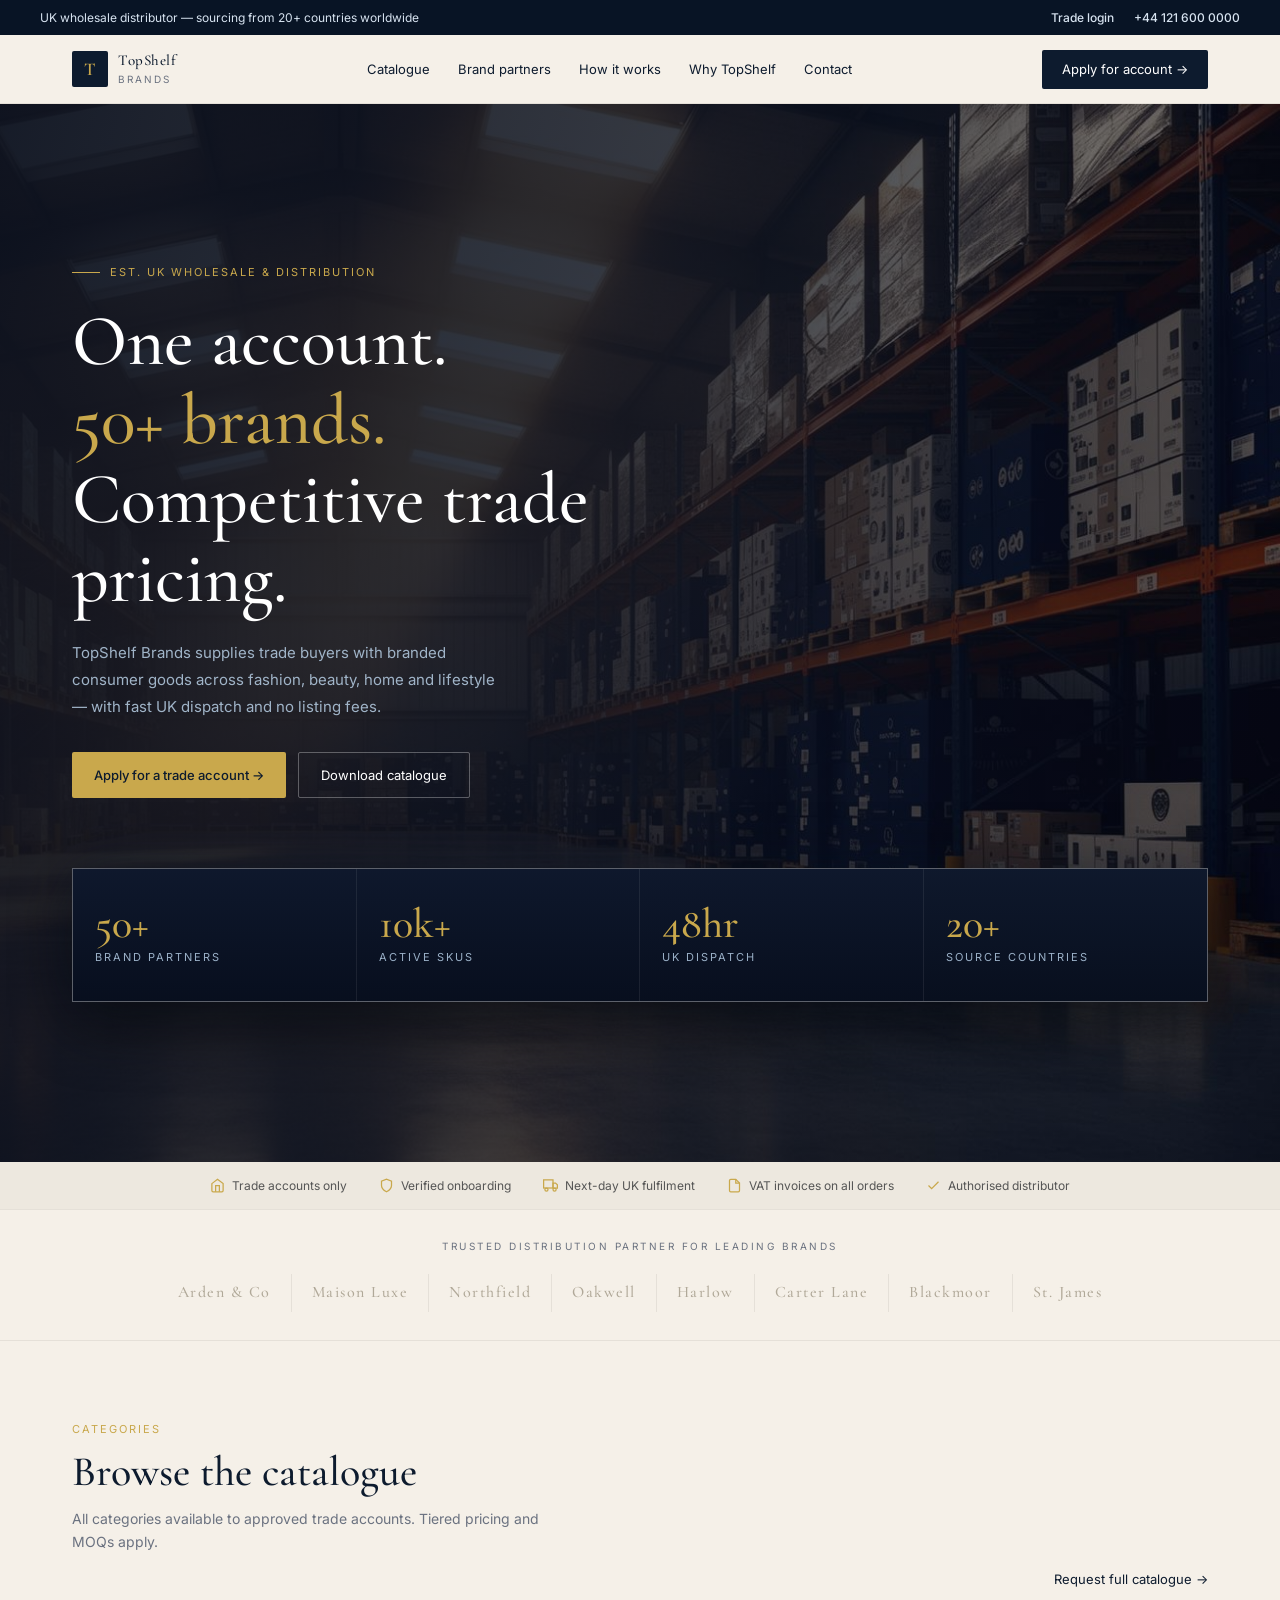
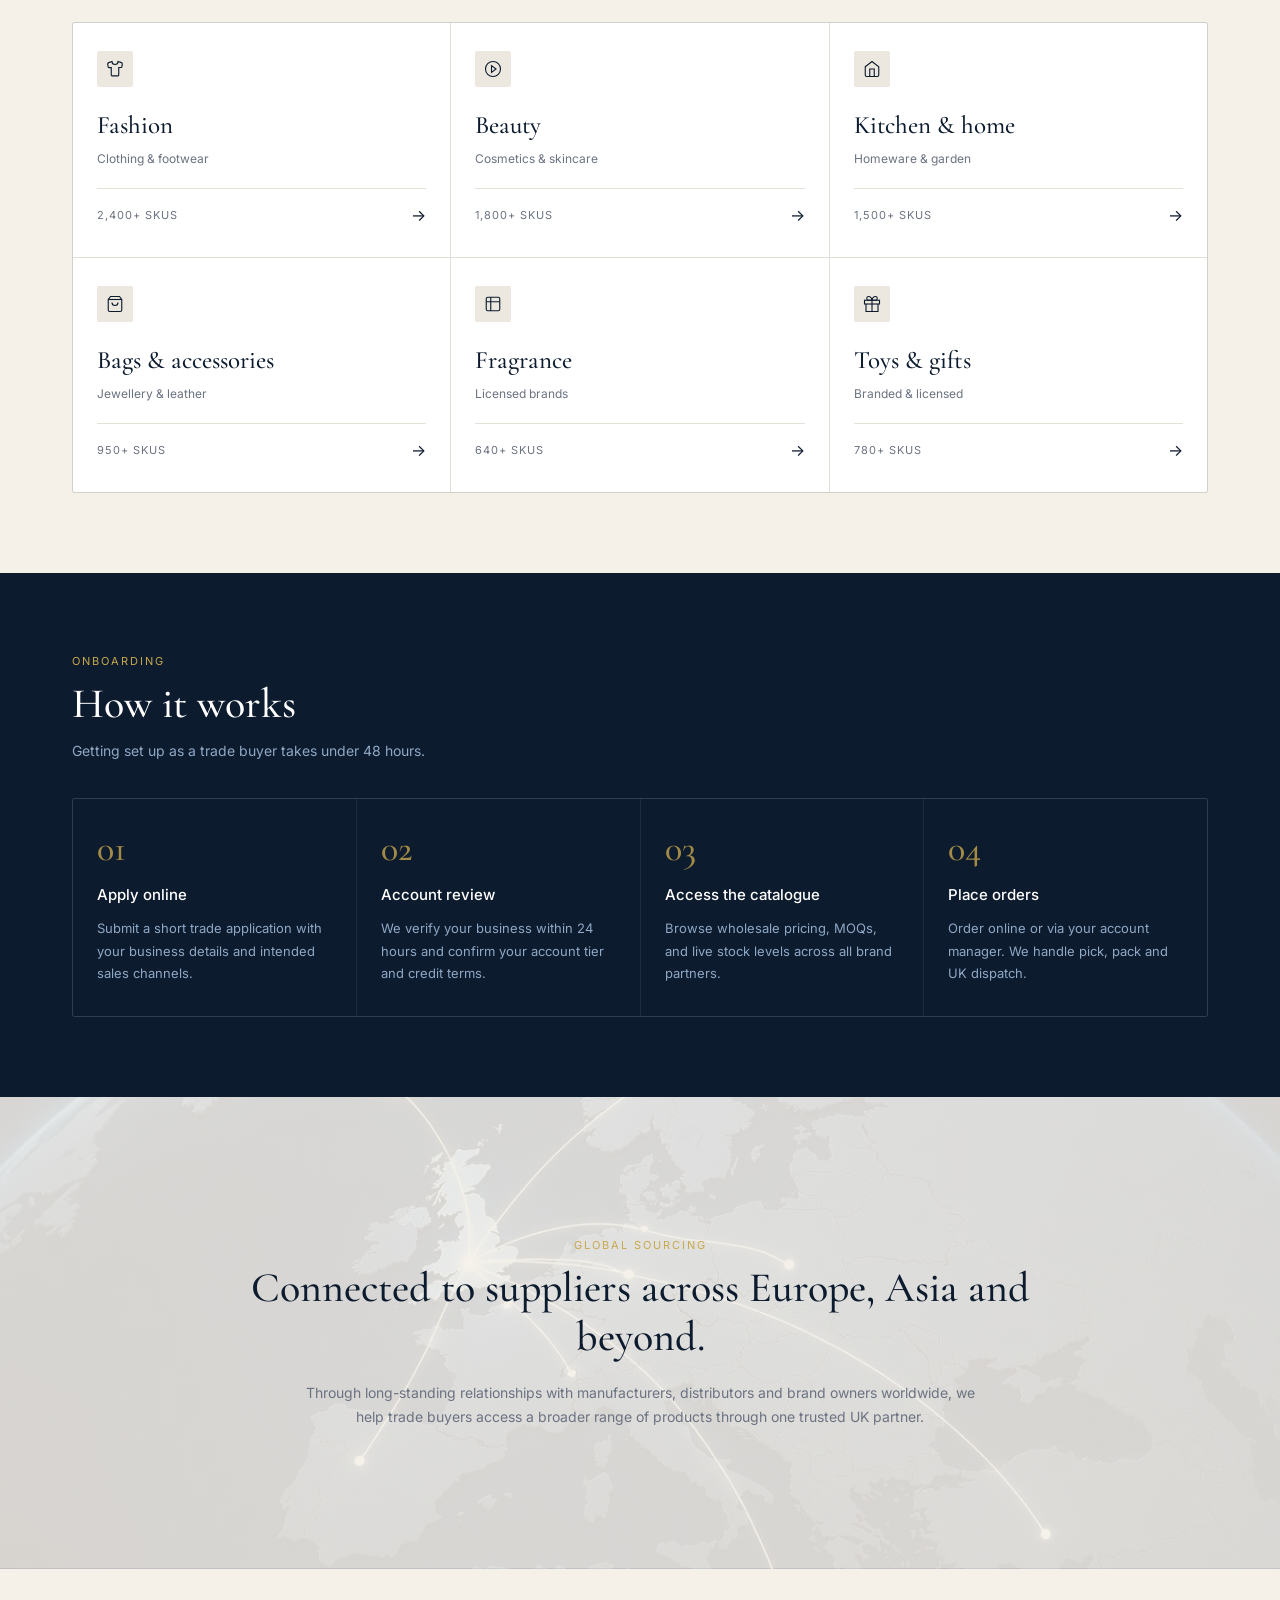
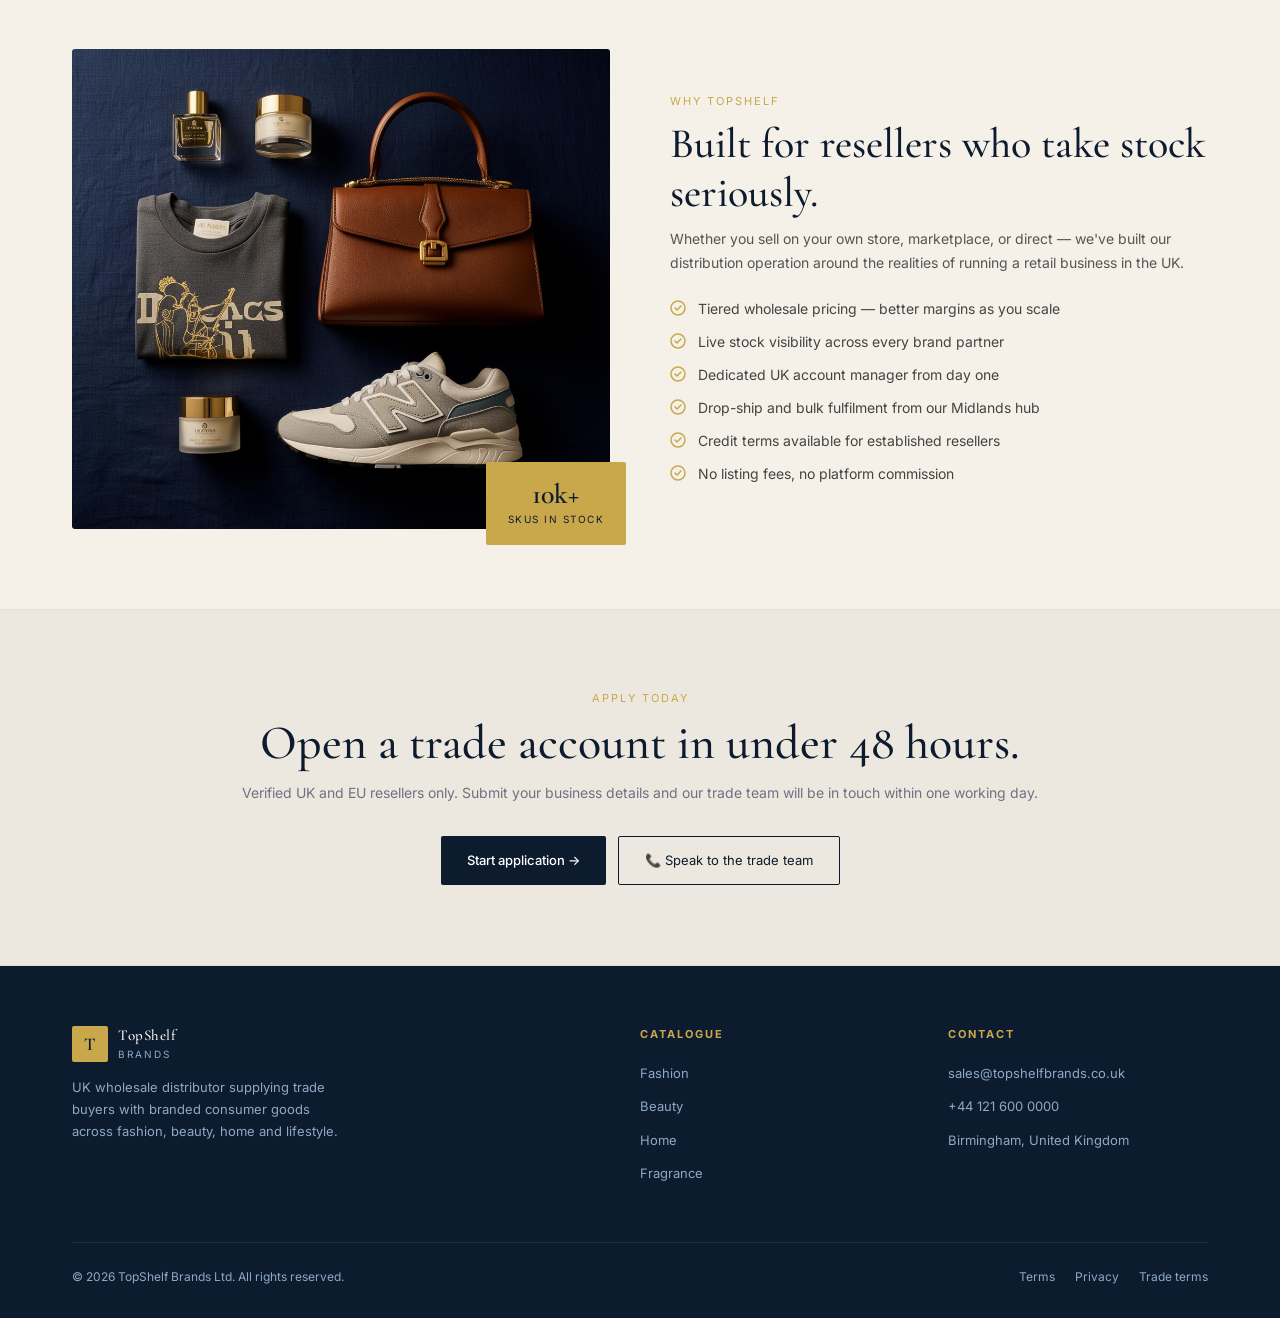
==== commit c220d807: "new version - b2b" ====
--- a/index.html
+++ b/index.html
@@ -31,34 +31,48 @@
     a { text-decoration: none; color: inherit; }
     ul { list-style: none; }
 
+    /* ── main alignment ── */
+    .container {
+      width: 100%;
+      max-width: 1200px;
+      margin: 0 auto;
+      padding: 0 32px;
+    }
+
     /* ── Topbar ── */
     .topbar {
-      background: var(--navy);
-      color: #8fa8c4;
+      background: #081425;
+      color: #d7e3f0;
       font-size: 12px;
-      padding: 8px 40px;
+      padding: 0;
       display: flex;
       justify-content: space-between;
       align-items: center;
       gap: 12px;
       flex-wrap: wrap;
     }
+    .topbar-inner {
+      padding: 8px 0;
+      display: flex;
+      justify-content: space-between;
+    }
     .topbar-right { display: flex; gap: 20px; align-items: center; }
-    .topbar-right a { color: #8fa8c4; transition: color .2s; }
+    .topbar-right a { color: #d7e3f0; font-weight: 500; transition: color .2s; }
     .topbar-right a:hover { color: var(--gold); }
 
     /* ── Navbar ── */
     .navbar {
       background: var(--cream);
-      border-bottom: 1px solid var(--border);
-      padding: 0 40px;
+  border-bottom: 1px solid var(--border);
+  position: sticky;
+  top: 0;
+  z-index: 100;
+    }
+    .navbar-inner {
+      height: 68px;
       display: flex;
       align-items: center;
       justify-content: space-between;
-      height: 68px;
-      position: sticky;
-      top: 0;
-      z-index: 100;
     }
     .logo { display: flex; align-items: center; gap: 10px; }
     .logo-icon {
@@ -119,15 +133,17 @@
       position: absolute; inset: 0;
       background: linear-gradient(105deg, rgba(10,16,30,0.95) 0%, rgba(10,16,30,0.82) 45%, rgba(10,16,30,0.3) 100%);
     }
-    .hero-inner {
-      position: relative; z-index: 2;
-      width: 100%;
-      padding: 80px 40px;
-      display: flex;
-      align-items: center;
-      gap: 40px;
-    }
-    .hero-text { flex: 1; max-width: 560px; }
+  .hero-inner {
+  position: relative;
+  z-index: 2;
+  width: 100%;
+  margin: 0 auto;
+  padding: 80px 0px;
+  display: flex;
+  flex-direction: column;
+  align-items: flex-start;
+}
+    .hero-text { max-width: 520px; }
     .hero-eyebrow {
       display: flex; align-items: center; gap: 10px;
       font-size: 11px; letter-spacing: 2px; text-transform: uppercase;
@@ -136,7 +152,7 @@
     .hero-eyebrow::before { content: ''; display: block; width: 28px; height: 1px; background: var(--gold); }
     .hero-text h1 {
       font-family: var(--font-display);
-      font-size: clamp(36px, 5vw, 58px);
+      font-size: clamp(48px, 6vw, 72px);
       font-weight: 500;
       color: var(--white);
       line-height: 1.1;
@@ -171,34 +187,55 @@
     .btn-ghost:hover { border-color: rgba(255,255,255,0.7); }
     .hero-stats {
       display: grid;
-      grid-template-columns: 1fr 1fr;
-      gap: 2px;
-      min-width: 220px;
-      border: 1px solid rgba(255,255,255,0.1);
-      border-radius: 3px;
-      overflow: hidden;
-      flex-shrink: 0;
-    }
+      grid-template-columns: repeat(4, 1fr);
+      width: 100%;
+      margin-top: 70px;
+      background:rgba(5, 12, 28, 0.92);
+      border: 1px solid rgba(255,255,255,0.35);
+      backdrop-filter: blur(10px);
+
+  box-shadow:
+    0 25px 60px rgba(0,0,0,0.45),
+    0 0 60px rgba(13,27,46,0.35);
+  overflow: hidden;
+}
     .stat-cell {
-      background: rgba(255,255,255,0.06);
-      backdrop-filter: blur(4px);
-      padding: 20px 16px;
-      text-align: center;
-    }
+      padding: 34px 22px;
+      border-right: 1px solid rgba(255,255,255,0.08);
+
+      background: linear-gradient(
+        180deg,
+        rgba(15,25,45,0.96),
+        rgba(8,15,30,0.96)
+      );
+    }
+    .stat-cell:last-child {
+  border-right: none;
+}
     .stat-cell .n {
       font-family: var(--font-display);
-      font-size: 28px;
+      font-size: 42px;
       font-weight: 500;
       color: var(--gold);
       line-height: 1;
     }
-    .stat-cell .l { font-size: 10px; letter-spacing: 1.5px; text-transform: uppercase; color: #8fa8c4; margin-top: 4px; }
+    .stat-cell .l { 
+      font-size: 11px; 
+      letter-spacing: 2px; 
+      text-transform: uppercase; 
+      color: #9bb1c8; 
+      margin-top: 4px; 
+    }
 
     /* ── Trust bar ── */
     .trust-bar {
       background: var(--cream-dark);
       border-bottom: 1px solid var(--border);
-      padding: 14px 40px;
+      padding: 0;
+    }
+
+    .trust-inner {
+      padding: 14px 0;
       display: flex;
       gap: 32px;
       justify-content: center;
@@ -214,7 +251,7 @@
     .brands-bar {
       background: var(--cream);
       border-bottom: 1px solid var(--border);
-      padding: 28px 40px;
+      padding: 28px 0;
       text-align: center;
     }
     .brands-label {
@@ -238,7 +275,7 @@
     .brand-name:hover { color: var(--navy); }
 
     /* ── Section basics ── */
-    section { padding: 80px 40px; }
+    section { padding: 80px 0px; }
     .section-tag {
       font-size: 11px; letter-spacing: 2px; text-transform: uppercase;
       color: var(--gold); margin-bottom: 10px;
@@ -258,28 +295,88 @@
     .catalogue-header { display: flex; justify-content: space-between; align-items: flex-end; margin-bottom: 32px; flex-wrap: wrap; gap: 16px; }
     .link-arrow { font-size: 13px; color: var(--navy); display: flex; align-items: center; gap: 6px; transition: gap .2s; }
     .link-arrow:hover { gap: 10px; }
-    .cat-grid { display: grid; grid-template-columns: repeat(3, 1fr); gap: 1px; background: var(--border); border: 1px solid var(--border); border-radius: 3px; overflow: hidden; }
+    .cat-grid { display: grid; grid-template-columns: repeat(3, 1fr); gap: 1px; background: rgba(13,27,46,0.08); border: 1px solid rgba(13,27,46,0.08); border-radius: 3px; overflow: hidden; }
     .cat-card {
-      background: var(--white);
-      padding: 28px 24px;
-      display: flex; flex-direction: column;
-      transition: background .2s;
-      cursor: pointer;
-    }
-    .cat-card:hover { background: #fdf9f3; }
+  background: #fff;
+  padding: 28px 24px;
+  display: flex;
+  flex-direction: column;
+  cursor: pointer;
+
+  transition:
+    background 0.3s ease,
+    transform 0.3s ease,
+    box-shadow 0.3s ease;
+}
+
+.cat-card:hover {
+  background: #fff;
+  border-color: var(--gold);
+  box-shadow:
+    0 0 0 1px rgba(201,168,76,.35),
+    0 12px 30px rgba(13,27,46,.08);
+  transform: translateY(-3px);
+  z-index: 2;
+}
     .cat-icon {
-      width: 36px; height: 36px;
-      background: var(--cream-dark);
-      border-radius: 2px;
-      display: flex; align-items: center; justify-content: center;
-      margin-bottom: 18px;
+  width: 36px;
+  height: 36px;
+  background: var(--cream-dark);
+  border-radius: 2px;
+
+  display: flex;
+  align-items: center;
+  justify-content: center;
+
+  margin-bottom: 18px;
+
+  transition: all .25s ease;
+}
+.cat-card:hover .cat-icon {
+  background: var(--gold);
+  transform: scale(1.05);
+}
+
+.cat-card:hover .cat-icon svg {
+  stroke: var(--navy);
+}
+
+.cat-icon svg {
+  width: 18px;
+  height: 18px;
+  stroke: var(--navy);
+  fill: none;
+  stroke-width: 1.5;
+
+  transition: stroke 0.3s ease;
+}
+.cat-card h3 {
+  transition: all 0.3s ease;
+}
+
+.cat-card:hover h3 {
+  color: var(--gold);
+  font-weight: 600;
+}
     }
     .cat-icon svg { width: 18px; height: 18px; stroke: var(--navy); fill: none; stroke-width: 1.5; }
-    .cat-card h3 { font-family: var(--font-display); font-size: 20px; font-weight: 500; color: var(--navy); margin-bottom: 4px; }
+    .cat-card h3 { font-family: var(--font-display); font-size: 25px; font-weight: 500; color: var(--navy); margin-bottom: 4px; }
     .cat-card p { font-size: 12px; color: var(--text-muted); margin-bottom: 20px; }
     .cat-footer { display: flex; justify-content: space-between; align-items: center; border-top: 1px solid var(--border); padding-top: 14px; margin-top: auto; }
     .cat-skus { font-size: 11px; letter-spacing: 1px; text-transform: uppercase; color: var(--text-muted); }
-    .cat-arrow { color: var(--navy); font-size: 16px; }
+    .cat-arrow {
+  color: var(--navy);
+  font-size: 16px;
+
+  transition:
+    transform 0.3s ease,
+    color 0.3s ease;
+}
+
+.cat-card:hover .cat-arrow {
+  color: var(--gold);
+  transform: translateX(4px);
+}
 
     /* ── How it works ── */
     #how { background: var(--navy); }
@@ -401,7 +498,7 @@
       .hero-stats { grid-template-columns: repeat(4,1fr); min-width: 0; width: 100%; }
       .stat-cell { padding: 14px 8px; }
       .stat-cell .n { font-size: 20px; }
-      section { padding: 48px 20px; }
+      .section { padding: 48px 20px; }
       .trust-bar { padding: 12px 16px; gap: 14px; }
       .brands-bar { padding: 24px 16px; }
       .brand-name { font-size: 13px; padding: 4px 12px; }
@@ -414,26 +511,57 @@
       .footer-bottom { flex-direction: column; text-align: center; }
       .cta-band { padding: 48px 20px; }
       .catalogue-header { flex-direction: column; align-items: flex-start; }
+      .container {padding: 0 20px;}
     }
     @media (max-width: 480px) {
       .steps-grid { grid-template-columns: 1fr; }
       .hero-stats { grid-template-columns: repeat(2,1fr); }
     }
+
+    #global-network {
+  position: relative;
+  padding: 140px 0;
+  background:
+    linear-gradient(
+      rgba(245,240,232,.88),
+      rgba(245,240,232,.88)
+    ),
+    url("assets/globe-hero.png");
+
+  background-size: cover;
+  background-position: center;
+  text-align: center;
+}
+
+#global-network .section-title {
+  color: var(--navy);
+  max-width: 900px;
+  margin: 0 auto 20px;
+}
+
+#global-network .section-sub {
+  color: var(text-muted);
+  max-width: 700px;
+  margin: 0 auto;
+}
   </style>
 </head>
 <body>
 
   <!-- Topbar -->
   <div class="topbar">
+    <div class="container topbar-inner">
     <span>UK wholesale distributor — sourcing from 20+ countries worldwide</span>
     <div class="topbar-right">
       <a href="#">Trade login</a>
       <a href="tel:+441216000000">+44 121 600 0000</a>
     </div>
   </div>
+  </div>
 
   <!-- Navbar -->
   <nav class="navbar">
+    <div class="container navbar-inner">
     <a href="#" class="logo">
       <div class="logo-icon">T</div>
       <div class="logo-text">
@@ -452,6 +580,7 @@
     <button class="hamburger" id="hamburger" aria-label="Open menu">
       <span></span><span></span><span></span>
     </button>
+  </div>
   </nav>
   <div class="mobile-menu" id="mobileMenu">
     <a href="#catalogue">Catalogue</a>
@@ -466,6 +595,7 @@
   <section class="hero">
     <div class="hero-bg"></div>
     <div class="hero-overlay"></div>
+    <div class="container">
     <div class="hero-inner">
       <div class="hero-text">
         <div class="hero-eyebrow">Est. UK Wholesale &amp; Distribution</div>
@@ -483,10 +613,12 @@
         <div class="stat-cell"><div class="n">20+</div><div class="l">Source countries</div></div>
       </div>
     </div>
+  </div>
   </section>
 
   <!-- Trust bar -->
   <div class="trust-bar">
+    <div class="container trust-inner">
     <div class="trust-item">
       <svg viewBox="0 0 24 24"><path d="M3 9l9-7 9 7v11a2 2 0 0 1-2 2H5a2 2 0 0 1-2-2z"/><polyline points="9 22 9 12 15 12 15 22"/></svg>
       Trade accounts only
@@ -508,9 +640,11 @@
       Authorised distributor
     </div>
   </div>
+  </div>
 
   <!-- Brands -->
   <div class="brands-bar" id="brands">
+    <div class="container">
     <div class="brands-label">Trusted distribution partner for leading brands</div>
     <div class="brands-list">
       <span class="brand-name">Arden &amp; Co</span>
@@ -523,9 +657,11 @@
       <span class="brand-name">St. James</span>
     </div>
   </div>
+  </div>
 
   <!-- Catalogue -->
   <section id="catalogue">
+    <div class="container">
     <div class="catalogue-header">
       <div>
         <div class="section-tag">Categories</div>
@@ -572,10 +708,12 @@
         <div class="cat-footer"><span class="cat-skus">780+ SKUs</span><span class="cat-arrow">→</span></div>
       </a>
     </div>
+    </div>
   </section>
 
   <!-- How it works -->
   <section id="how">
+    <div class="container">
     <div class="section-tag">Onboarding</div>
     <div class="section-title">How it works</div>
     <div class="section-sub">Getting set up as a trade buyer takes under 48 hours.</div>
@@ -601,10 +739,34 @@
         <p>Order online or via your account manager. We handle pick, pack and UK dispatch.</p>
       </div>
     </div>
+  </div>
   </section>
+
+  <section id="global-network">
+  <div class="container">
+
+    <div class="section-tag">
+      Global sourcing
+    </div>
+
+    <div class="section-title">
+      Connected to suppliers across Europe,
+      Asia and beyond.
+    </div>
+
+    <div class="section-sub">
+      Through long-standing relationships with manufacturers,
+      distributors and brand owners worldwide, we help trade
+      buyers access a broader range of products through one
+      trusted UK partner.
+    </div>
+
+  </div>
+</section>
 
   <!-- Why TopShelf -->
   <section id="why">
+    <div class="container">
     <div class="why-grid">
       <div class="why-img-wrap">
         <img src="assets/product-flatlay.jpg" alt="Premium branded products" />
@@ -627,6 +789,7 @@
         </ul>
       </div>
     </div>
+  </div>
   </section>
 
   <!-- CTA -->
@@ -642,6 +805,7 @@
 
   <!-- Footer -->
   <footer id="contact">
+    <div class="container">
     <div class="footer-top">
       <div class="footer-brand">
         <a href="#" class="logo">
@@ -665,7 +829,7 @@
       <div class="footer-col">
         <h5>Contact</h5>
         <ul>
-          <li><span>trade@topshelfbrands.co.uk</span></li>
+          <li><span>sales@topshelfbrands.co.uk</span></li>
           <li><span>+44 121 600 0000</span></li>
           <li><span>Birmingham, United Kingdom</span></li>
         </ul>
@@ -679,6 +843,7 @@
         <a href="#">Trade terms</a>
       </div>
     </div>
+  </div>
   </footer>
 
   <script>
